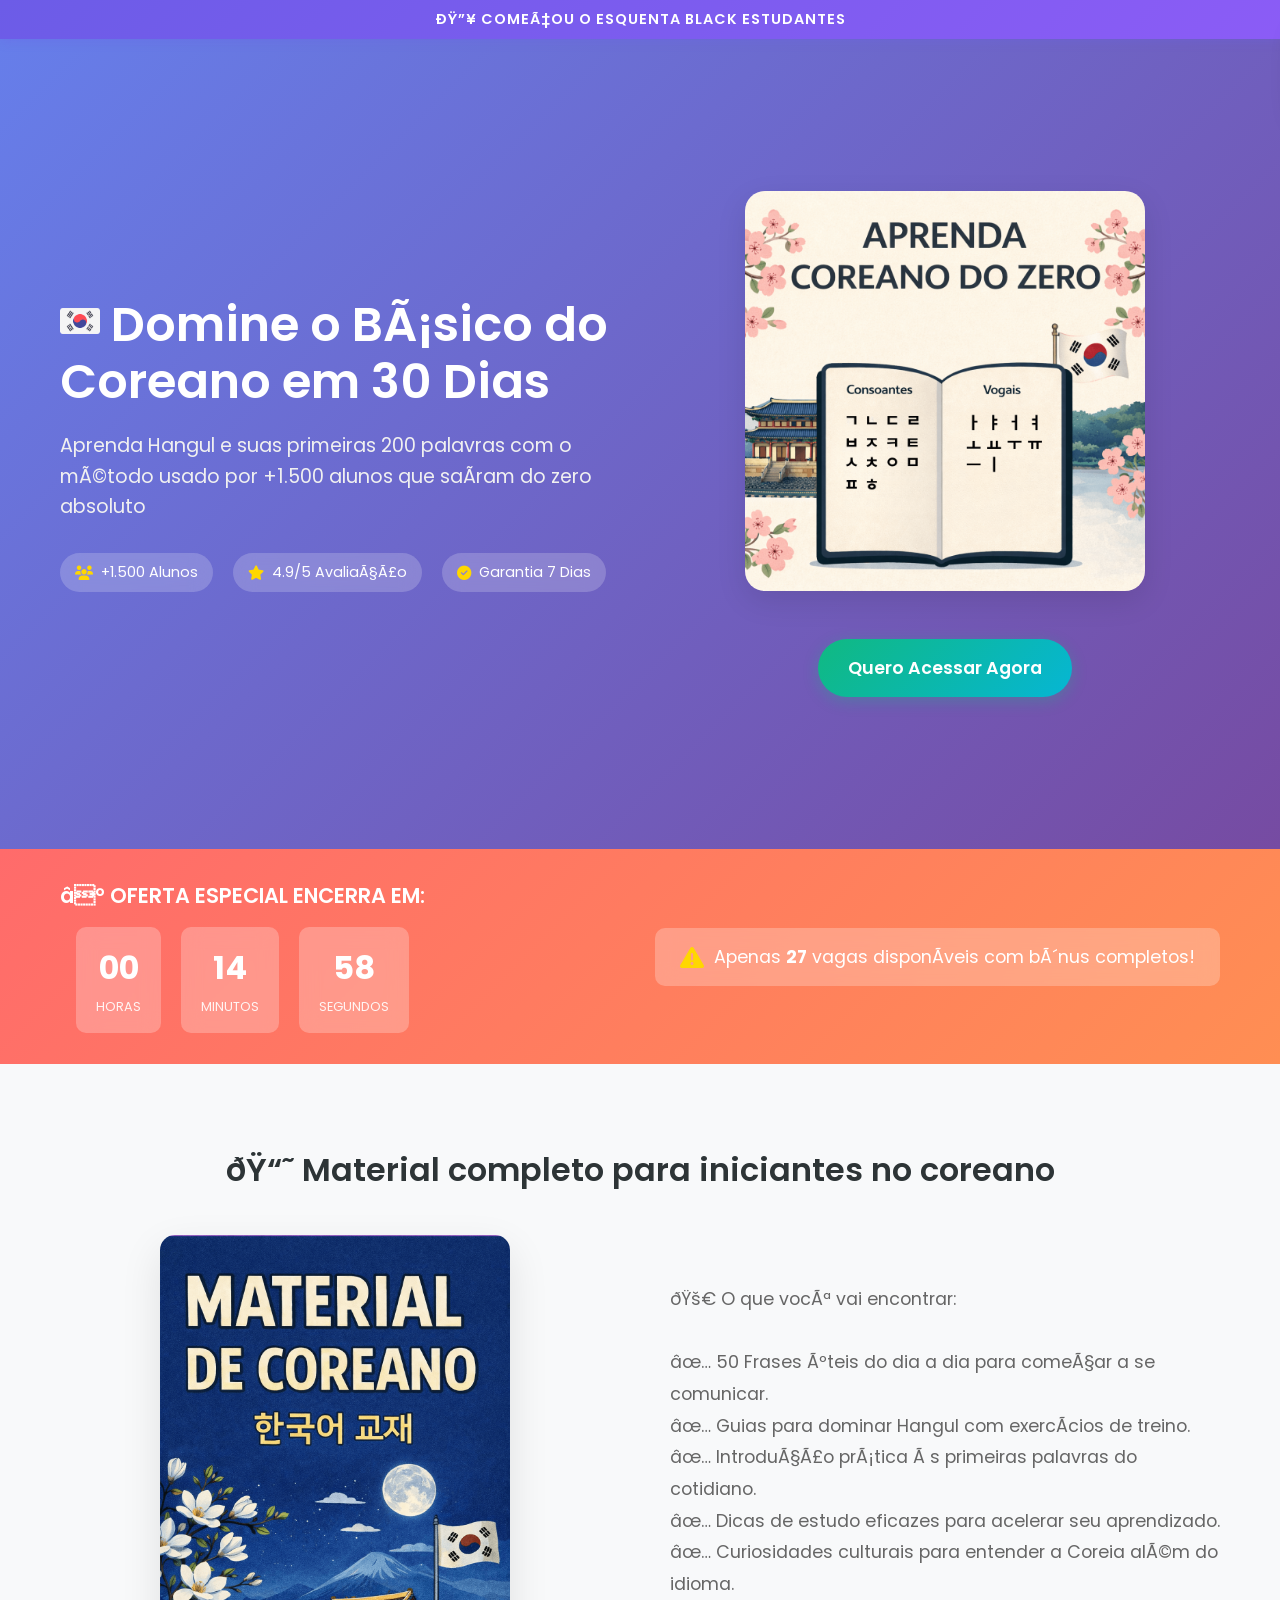
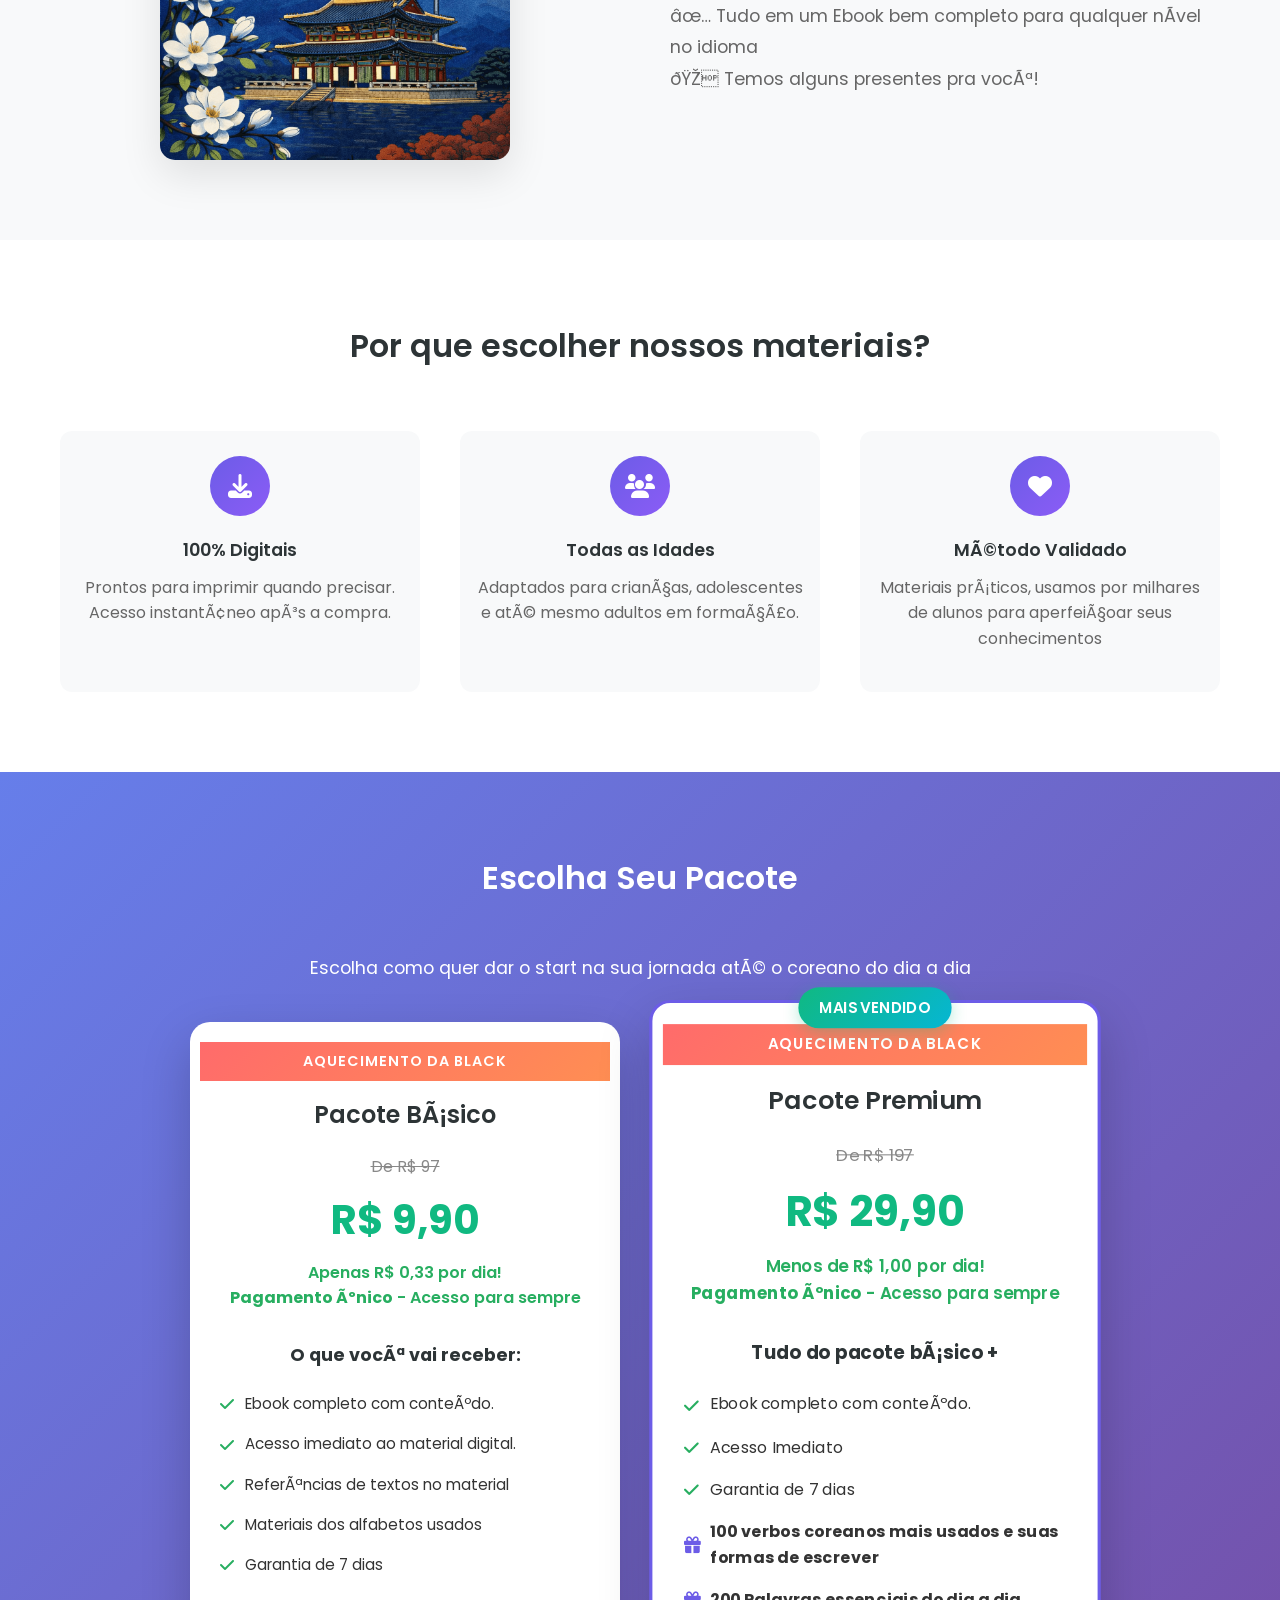
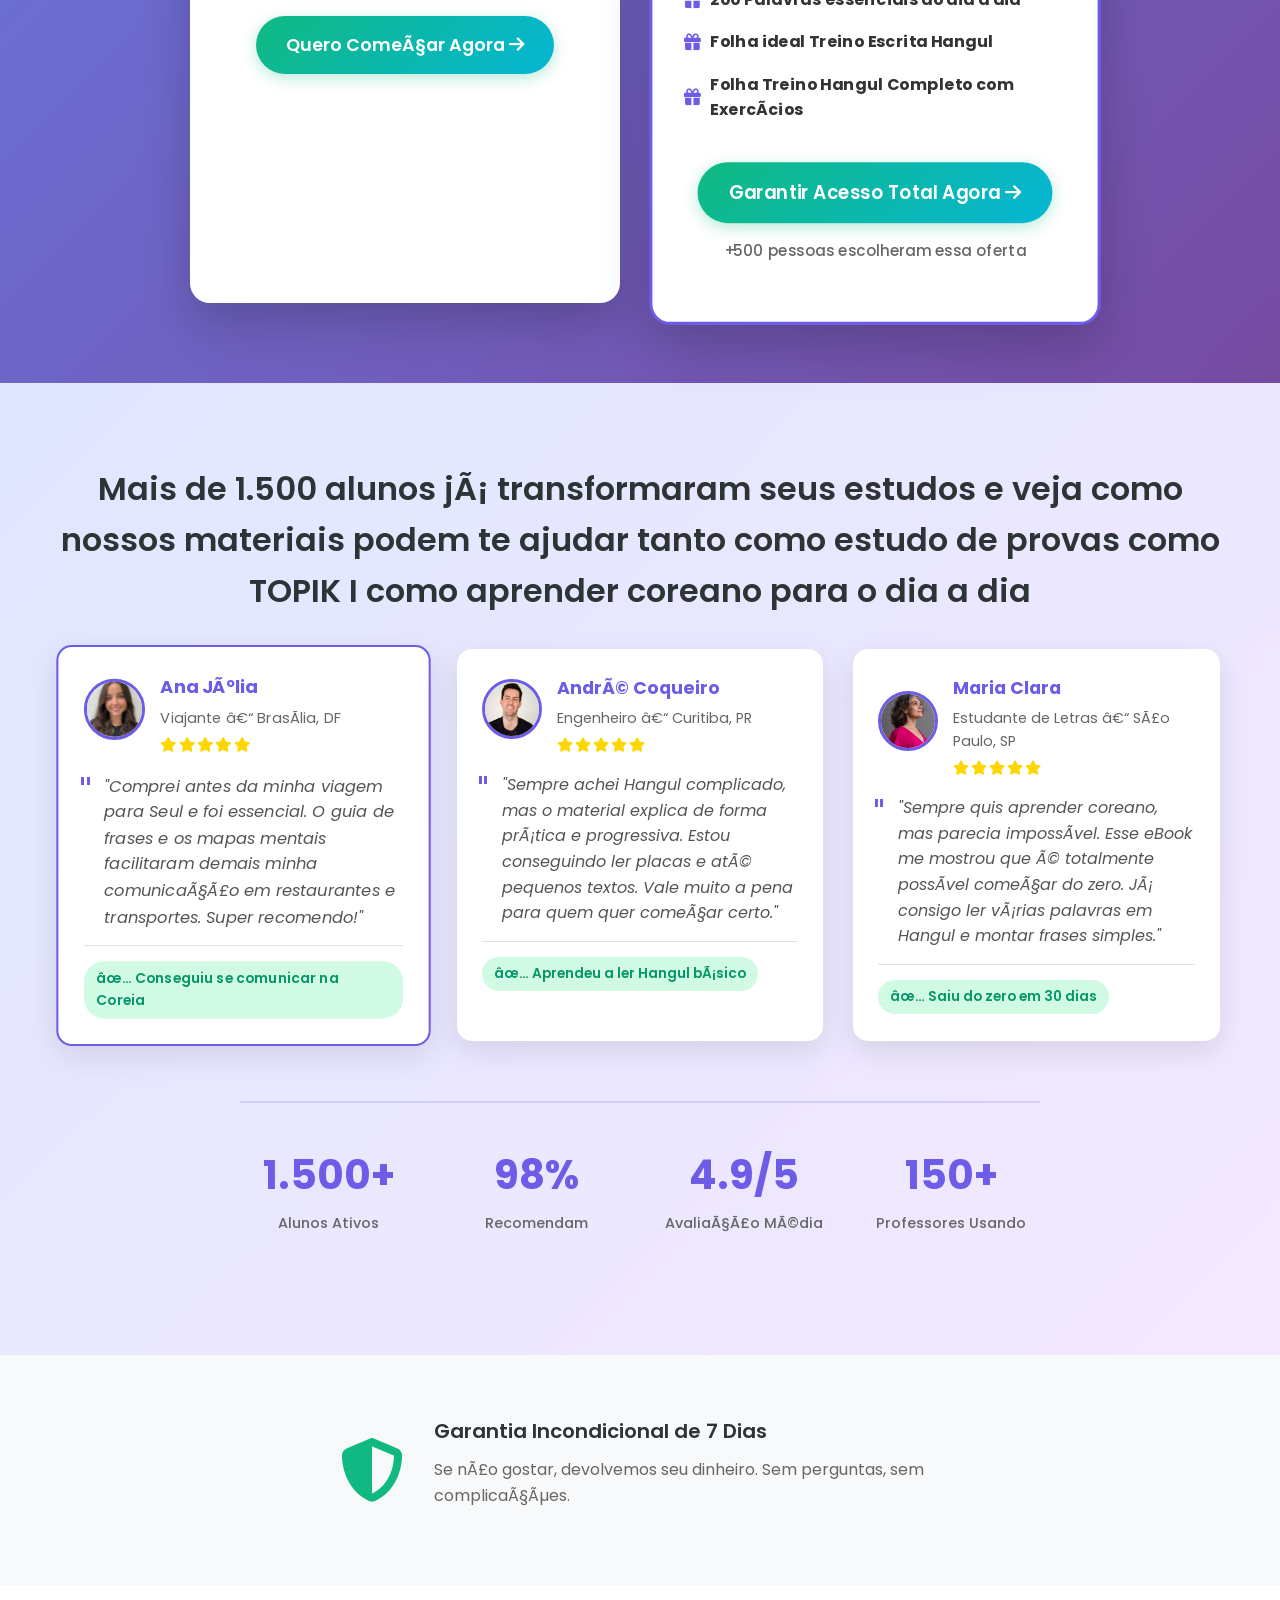
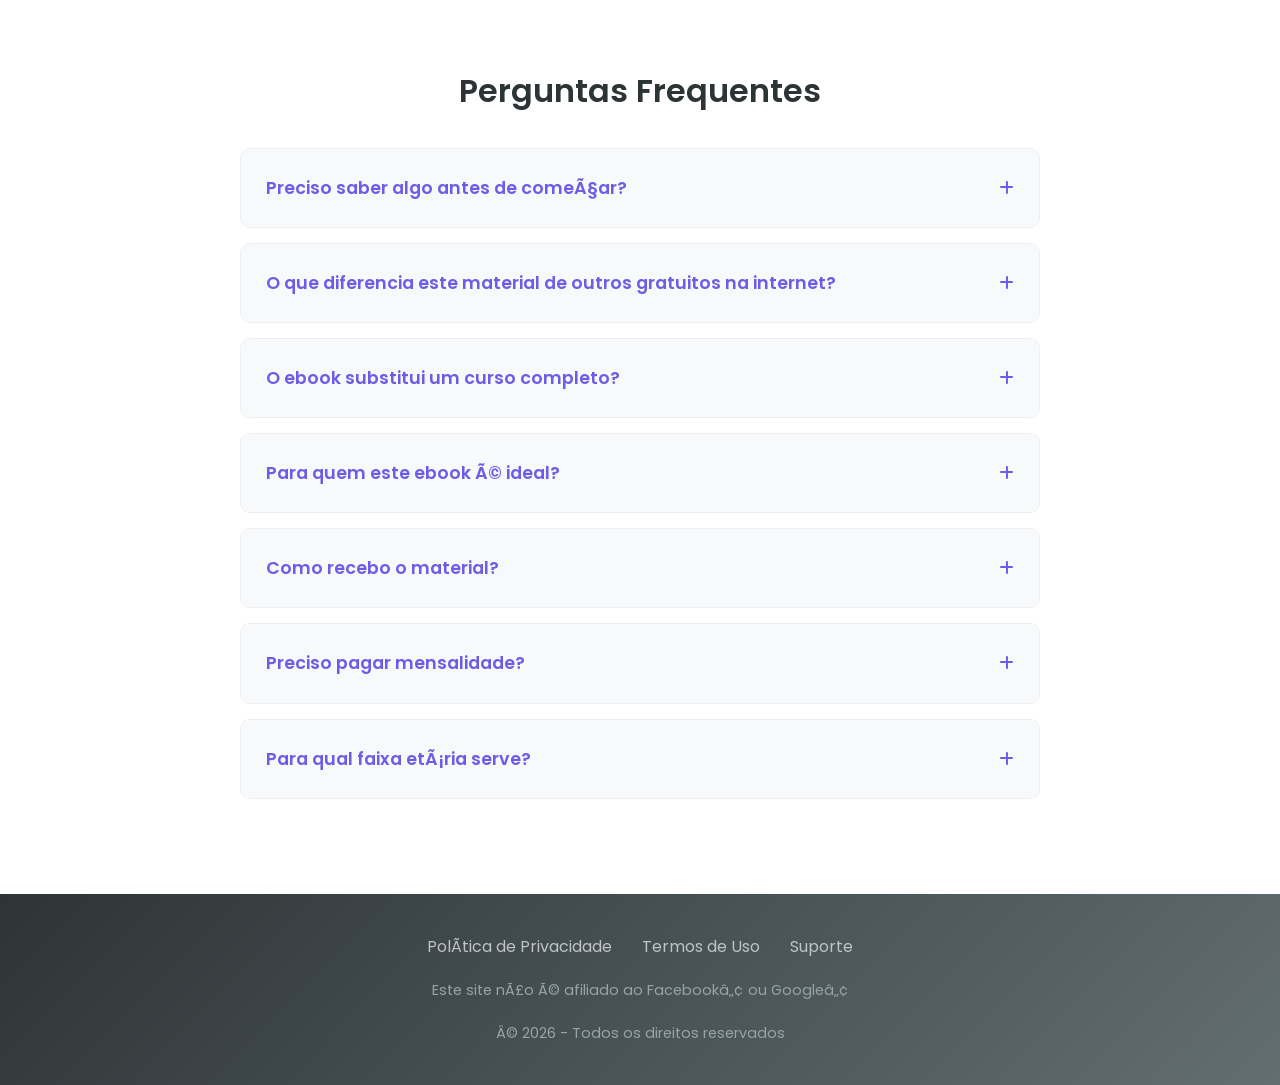
==== index.html @ cda3f4a1 "imagens2" ====
<!DOCTYPE html><html lang="pt-BR">
    <head>
    <script type="text/javascript">
    (function(c,l,a,r,i,t,y){
        c[a]=c[a]||function(){(c[a].q=c[a].q||[]).push(arguments)};
        t=l.createElement(r);t.async=1;t.src="https://www.clarity.ms/tag/"+i;
        y=l.getElementsByTagName(r)[0];y.parentNode.insertBefore(t,y);
    })(window, document, "clarity", "script", "to4eg5peqz");
    </script>
    <!-- Meta Pixel Code -->
    <script>
        !function(f,b,e,v,n,t,s)
        {if(f.fbq)return;n=f.fbq=function(){n.callMethod?
        n.callMethod.apply(n,arguments):n.queue.push(arguments)};
        if(!f._fbq)f._fbq=n;n.push=n;n.loaded=!0;n.version='2.0';
        n.queue=[];t=b.createElement(e);t.async=!0;
        t.src=v;s=b.getElementsByTagName(e)[0];
        s.parentNode.insertBefore(t,s)}(window, document,'script',
        'https://connect.facebook.net/en_US/fbevents.js');
        fbq('init', '1824008324968177');
        fbq('track', 'PageView');
        </script>
        <noscript><img height="1" width="1" style="display:none"
        src="https://www.facebook.com/tr?id=1824008324968177&ev=PageView&noscript=1"
        /></noscript>
        <!-- End Meta Pixel Code -->
    <script>
        window.pixelId = "696407d99d5ddab50e19eadb";
        var a = document.createElement("script");
        a.setAttribute("async", "");
        a.setAttribute("defer", "");
        a.setAttribute("src", "https://cdn.utmify.com.br/scripts/pixel/pixel.js");
        document.head.appendChild(a);
    </script>
    <script
        src="https://cdn.utmify.com.br/scripts/utms/latest.js"
        data-utmify-prevent-subids
        async
        defer
    ></script>
    <meta charset="UTF-8">
    <meta name="viewport" content="width=device-width, initial-scale=1.0">
    <title>Materiais Coreano</title>
    <meta name="description" content="Aprenda coreano do zero com materiais completos e estruturados. Domine o Hangul e suas primeiras palavras com método validado por milhares de alunos.">
    
    <!-- Favicon -->
    <link rel="icon" type="image/svg+xml" href="images/Flag_of_South_Korea.svg">
    
    <!-- Google Fonts -->
    <link rel="preconnect" href="https://fonts.googleapis.com">
    <link rel="preconnect" href="https://fonts.gstatic.com" crossorigin="">
    <link href="https://fonts.googleapis.com/css2?family=Poppins:wght@300;400;500;600;700&display=swap" rel="stylesheet">
    
    <!-- Font Awesome -->
    <link rel="stylesheet" href="css/all.min.css">
    
    <!-- Custom CSS -->
    <link rel="stylesheet" href="css/styles.css">
</head>
<body>
    <!-- Black Friday Banner -->
    <div class="top-banner">
        <div class="container">
            <p>🔥 COMEÇOU O ESQUENTA BLACK ESTUDANTES</p>
        </div>
    </div>
    
    <!-- Hero Section -->
    <section class="hero">
        <div class="container">
            <div class="hero-content">
                <div class="hero-text">
                    <h1><img src="/images/bandeira.png" alt="Bandeira da Coreia do Sul - Ícone" style="width: 40px; height: 40px;"> Domine o Básico do Coreano em 30 Dias</h1>
                    <p class="hero-subtitle">Aprenda Hangul e suas primeiras 200 palavras com o método usado por +1.500 alunos que saíram do zero absoluto</p>
                    <div class="hero-trust">
                        <div class="trust-badge">
                            <i class="fas fa-users"></i>
                            <span>+1.500 Alunos</span>
                        </div>
                        <div class="trust-badge">
                            <i class="fas fa-star"></i>
                            <span>4.9/5 Avaliação</span>
                        </div>
                        <div class="trust-badge">
                            <i class="fas fa-check-circle"></i>
                            <span>Garantia 7 Dias</span>
                        </div>
                        <div class="trust-badge">
                            <i class="fas fa-bolt"></i>
                            <span>Acesso Imediato</span>
                        </div>
                    </div>
                </div>
                <div class="hero-image">
                    <a href="#oferta"><img src="/images/aprender.png" alt="Aprender Coreano" class="hero-img" style="cursor: pointer;"></a>
                    <a href="#oferta" class="cta-button primary hero-cta">Quero Acessar Agora</a>
                </div>
            </div>
        </div>
    </section>

    <!-- Urgency Section -->
    <section class="urgency-section">
        <div class="container">
            <div class="urgency-content">
                <div class="urgency-text">
                    <h3>⏰ OFERTA ESPECIAL ENCERRA EM:</h3>
                    <div id="countdown" class="countdown">
                        <div class="countdown-item">
                            <span id="hours">00</span>
                            <span class="countdown-label">Horas</span>
                        </div>
                        <div class="countdown-item">
                            <span id="minutes">00</span>
                            <span class="countdown-label">Minutos</span>
                        </div>
                        <div class="countdown-item">
                            <span id="seconds">00</span>
                            <span class="countdown-label">Segundos</span>
                        </div>
                    </div>
                </div>
                <div class="urgency-warning">
                    <i class="fas fa-exclamation-triangle"></i>
                    <span>Apenas <strong id="stock-count">27</strong> vagas disponíveis com bônus completos!</span>
                </div>
            </div>
        </div>
    </section>

    <!-- Product Presentation -->
    <section class="product-presentation">
        <div class="container">
            <h2>📘 Material completo para iniciantes no coreano</h2>
            <div class="product-content">
                <div class="product-mockup">
                    <a href="#oferta"><img src="images/coreanoimg.png" alt="Material completo para aprender coreano" class="mockup-img" style="cursor: pointer;"></a>
                </div>
                <div class="product-description">
                    <p>🚀 O que você vai encontrar:<br><br>✅ 50 Frases úteis do dia a dia para começar a se comunicar.<br>✅ Guias para dominar Hangul com exercícios de treino.<br>✅ Introdução prática às primeiras palavras do cotidiano.<br>✅ Dicas de estudo eficazes para acelerar seu aprendizado.<br>✅ Curiosidades culturais para entender a Coreia além do idioma.<br>✅ Tudo em um Ebook bem completo para qualquer nível no idioma<br>🎁 Temos alguns presentes pra você!</p>
                </div>
            </div>
        </div>
    </section>

    <!-- Benefits Section -->
    <section class="benefits">
        <div class="container">
            <h2>Por que escolher nossos materiais?</h2>
            <div class="benefits-grid">
                <div class="benefit-item">
                    <div class="benefit-icon">
                        <i class="fas fa-download"></i>
                    </div>
                    <h3>100% Digitais</h3>
                    <p>Prontos para imprimir quando precisar. Acesso instantâneo após a compra.</p>
                </div>
                <div class="benefit-item">
                    <div class="benefit-icon">
                        <i class="fas fa-users"></i>
                    </div>
                    <h3>Todas as Idades</h3>
                    <p>Adaptados para crianças, adolescentes e até mesmo adultos em formação.</p>
                </div>
                <div class="benefit-item">
                    <div class="benefit-icon">
                        <i class="fas fa-heart"></i>
                    </div>
                    <h3>Método Validado</h3>
                    <p>Materiais práticos, usamos por milhares de alunos para aperfeiçoar seus conhecimentos</p>
                </div>
            </div>
        </div>
    </section>

    <!-- Offer Section -->
    <section class="oferta" id="oferta">
        <div class="container">
            <h2>Escolha Seu Pacote</h2>
            <p style="text-align: center; color: #fff; font-size: 1.1rem; margin-bottom: 40px;">Escolha como quer dar o start na sua jornada até o coreano do dia a dia</p>
            <div class="offers-grid">
                <!-- Basic Package -->
                <div class="offer-card basic">
                    <div class="black-friday-banner">
                        <span>AQUECIMENTO DA BLACK</span>
                    </div>
                    <h3>Pacote Básico</h3>
                    <div class="pricing">
                        <span class="old-price">De R$ 97</span>
                        <span class="new-price">R$ 9,90</span>
                        <span class="price-per-day">Apenas R$ 0,33 por dia!<br><strong>Pagamento único</strong> - Acesso para sempre</span>
                    </div>
                    <div class="features-list">
                        <h4>O que você vai receber:</h4>
                        <ul>
                            <li><i class="fas fa-check"></i> Ebook completo com conteúdo.</li>
                            <li><i class="fas fa-check"></i> Acesso imediato ao material digital.</li>
                            <li><i class="fas fa-check"></i> Referências de textos no material</li>
                            <li><i class="fas fa-check"></i> Materiais dos alfabetos usados</li>
                            <li><i class="fas fa-check"></i> Garantia de 7 dias</li>
                        </ul>
                    </div>
                    <a href="https://pay.hotmart.com/Y103781312G?checkoutMode=10" class="cta-button primary">
                        Quero Começar Agora <i class="fas fa-arrow-right"></i>
                    </a>
                </div>

                <!-- Premium Package -->
                <div class="offer-card premium">
                    <div class="black-friday-banner">
                        <span>AQUECIMENTO DA BLACK</span>
                    </div>
                    <div class="bestseller-badge">
                        <span>MAIS VENDIDO</span>
                    </div>
                    <h3>Pacote Premium</h3>
                    <div class="pricing">
                        <span class="old-price">De R$ 197</span>
                        <span class="new-price">R$ 29,90</span>
                        <span class="price-per-day">Menos de R$ 1,00 por dia!<br><strong>Pagamento único</strong> - Acesso para sempre</span>
                    </div>
                    <div class="features-list">
                        <h4>Tudo do pacote básico +</h4>
                        <ul>
                            <li><i class="fas fa-check"></i> Ebook completo com conteúdo.</li>
                            <li><i class="fas fa-check"></i> Acesso Imediato</li>
                            <li><i class="fas fa-check"></i> Garantia de 7 dias</li>
                            <li><i class="fas fa-gift"></i> <strong>100 verbos coreanos mais usados e suas formas de escrever</strong></li>
                            <li><i class="fas fa-gift"></i> <strong>200 Palavras essenciais do dia a dia</strong></li>
                            <li><i class="fas fa-gift"></i> <strong>Folha ideal Treino Escrita Hangul</strong></li>
                            <li><i class="fas fa-gift"></i> <strong>Folha Treino Hangul Completo com Exercícios</strong></li>
                        </ul>
                    </div>
                    <a href="https://pay.hotmart.com/V103795279D?checkoutMode=10" class="cta-button primary premium-btn">
                        Garantir Acesso Total Agora <i class="fas fa-arrow-right"></i>
                    </a>
                    <p class="social-proof">+500 pessoas escolheram essa oferta</p>
                </div>
            </div>
        </div>
    </section>

    <!-- Testimonials -->
    <section class="testimonials">
        <div class="container">
            <h2>Mais de 1.500 alunos já transformaram seus estudos e veja como nossos materiais podem te ajudar tanto como estudo de provas como TOPIK I como aprender coreano para o dia a dia</h2>
            
            <div class="testimonials-grid">
                <div class="testimonial featured">
                    <div class="testimonial-header">
                        <div class="testimonial-photo">
                            <img src="images/tl.webp" alt="Irmã Carla Mendes" class="profile-img">
                        </div>
                        <div class="testimonial-info">
                            <strong>Ana Júlia</strong>
                            <span>Viajante – Brasília, DF</span>
                            <div class="testimonial-rating">
                                <i class="fas fa-star"></i>
                                <i class="fas fa-star"></i>
                                <i class="fas fa-star"></i>
                                <i class="fas fa-star"></i>
                                <i class="fas fa-star"></i>
                            </div>
                        </div>
                    </div>
                    <div class="testimonial-content">
                        <p>"Comprei antes da minha viagem para Seul e foi essencial. O guia de frases e os mapas mentais facilitaram demais minha comunicação em restaurantes e transportes. Super recomendo!"</p>
                        <div class="testimonial-result">
                            <span class="result-badge">✅ Conseguiu se comunicar na Coreia</span>
                        </div>
                    </div>
                </div>

                <div class="testimonial">
                    <div class="testimonial-header">
                        <div class="testimonial-photo">
                            <img src="images/photo-1651684215020-f7a5b6610f23.jpg" alt="Professor Ricardo Santos" class="profile-img">
                        </div>
                        <div class="testimonial-info">
                            <strong>André Coqueiro</strong>
                            <span>Engenheiro – Curitiba, PR</span>
                            <div class="testimonial-rating">
                                <i class="fas fa-star"></i>
                                <i class="fas fa-star"></i>
                                <i class="fas fa-star"></i>
                                <i class="fas fa-star"></i>
                                <i class="fas fa-star"></i>
                            </div>
                        </div>
                    </div>
                    <div class="testimonial-content">
                        <p>"Sempre achei Hangul complicado, mas o material explica de forma prática e progressiva. Estou conseguindo ler placas e até pequenos textos. Vale muito a pena para quem quer começar certo."</p>
                        <div class="testimonial-result">
                            <span class="result-badge">✅ Aprendeu a ler Hangul básico</span>
                        </div>
                    </div>
                </div>

                <div class="testimonial">
                    <div class="testimonial-header">
                        <div class="testimonial-photo">
                            <img src="images/retrato-de-mulher-senior-elegante-sorridente-23-2149038116.jpg" alt="Luciana Oliveira" class="profile-img">
                        </div>
                        <div class="testimonial-info">
                            <strong>Maria Clara</strong>
                            <span>Estudante de Letras – São Paulo, SP</span>
                            <div class="testimonial-rating">
                                <i class="fas fa-star"></i>
                                <i class="fas fa-star"></i>
                                <i class="fas fa-star"></i>
                                <i class="fas fa-star"></i>
                                <i class="fas fa-star"></i>
                            </div>
                        </div>
                    </div>
                    <div class="testimonial-content">
                        <p>"Sempre quis aprender coreano, mas parecia impossível. Esse eBook me mostrou que é totalmente possível começar do zero. Já consigo ler várias palavras em Hangul e montar frases simples."</p>
                        <div class="testimonial-result">
                            <span class="result-badge">✅ Saiu do zero em 30 dias</span>
                        </div>
                    </div>
                </div>
            </div>

            <div class="testimonials-stats">
                <div class="stat-item">
                    <div class="stat-number">1.500+</div>
                    <div class="stat-label">Alunos Ativos</div>
                </div>
                <div class="stat-item">
                    <div class="stat-number">98%</div>
                    <div class="stat-label">Recomendam</div>
                </div>
                <div class="stat-item">
                    <div class="stat-number">4.9/5</div>
                    <div class="stat-label">Avaliação Média</div>
                </div>
                <div class="stat-item">
                    <div class="stat-number">150+</div>
                    <div class="stat-label">Professores Usando</div>
                </div>
            </div>
        </div>
    </section>

    <!-- Guarantee -->
    <section class="guarantee">
        <div class="container">
            <div class="guarantee-content">
                <div class="guarantee-icon">
                    <i class="fas fa-shield-alt"></i>
                </div>
                <div class="guarantee-text">
                    <h3>Garantia Incondicional de 7 Dias</h3>
                    <p>Se não gostar, devolvemos seu dinheiro. Sem perguntas, sem complicações.</p>
                </div>
            </div>
        </div>
    </section>

    <!-- FAQ -->
    <section class="faq">
        <div class="container">
            <h2>Perguntas Frequentes</h2>
            <div class="faq-list">
                <div class="faq-item">
                    <div class="faq-question">
                        <h3>Preciso saber algo antes de começar?</h3>
                        <i class="fas fa-plus"></i>
                    </div>
                    <div class="faq-answer">
                        <p>👉 Não! O material foi feito para iniciantes absolutos. Você vai aprender desde o Hangul e as primeiras frases do dia a dia.</p>
                    </div>
                </div>
                <div class="faq-item">
                    <div class="faq-question">
                        <h3>O que diferencia este material de outros gratuitos na internet?</h3>
                        <i class="fas fa-plus"></i>
                    </div>
                    <div class="faq-answer">
                        <p>👉 A organização. Em vez de ficar perdido em vídeos e posts soltos, você terá um caminho estruturado:<br><br>Começa do zero.<br><br>Evolui passo a passo.<br><br>Recebe dicas práticas para estudar sozinho.<br><br>Tudo em português e adaptado para quem nunca teve contato com o idioma coreano.</p>
                    </div>
                </div>
                <div class="faq-item">
                    <div class="faq-question">
                        <h3>O ebook substitui um curso completo?</h3>
                        <i class="fas fa-plus"></i>
                    </div>
                    <div class="faq-answer">
                        <p>👉 Não é um curso avançado, mas sim a sua porta de entrada. Ele vai te dar as bases sólidas para entender a lógica do coreano, destravar os primeiros estudos e ganhar confiança para seguir aprendendo.</p>
                    </div>
                </div>
                <div class="faq-item">
                    <div class="faq-question">
                        <h3>Para quem este ebook é ideal?</h3>
                        <i class="fas fa-plus"></i>
                    </div>
                    <div class="faq-answer">
                        <p>✅ Quem sempre quis aprender coreano mas não sabia por onde começar.<br>✅ Fãs de K-pop, K-dramas e cultura coreana.<br>✅ Estudantes que querem ter uma base antes de investir em cursos pagos.<br>✅ Pessoas que gostam de aprender novas línguas de forma prática.</p>
                    </div>
                </div>
                <div class="faq-item">
                    <div class="faq-question">
                        <h3>Como recebo o material?</h3>
                        <i class="fas fa-plus"></i>
                    </div>
                    <div class="faq-answer">
                        <p>Após a confirmação do pagamento, você receberá um e-mail com o link para download do material em PDF. O acesso é imediato!</p>
                    </div>
                </div>
                <div class="faq-item">
                    <div class="faq-question">
                        <h3>Preciso pagar mensalidade?</h3>
                        <i class="fas fa-plus"></i>
                    </div>
                    <div class="faq-answer">
                        <p>Não! É um pagamento único. Você paga uma vez e tem acesso para sempre ao material.</p>
                    </div>
                </div>
                <div class="faq-item">
                    <div class="faq-question">
                        <h3>Para qual faixa etária serve?</h3>
                        <i class="fas fa-plus"></i>
                    </div>
                    <div class="faq-answer">
                        <p>O material foi feito com o intuito de conversar com todas as idades</p>
                    </div>
                </div>
            </div>
        </div>
    </section>

    <!-- Footer -->
    <footer class="footer">
        <div class="container">
            <div class="footer-content">
                <div class="footer-links">
                    <a href="#">Política de Privacidade</a>
                    <a href="#">Termos de Uso</a>
                    <a href="#">Suporte</a>
                </div>
                <p class="footer-disclaimer">Este site não é afiliado ao Facebook™ ou Google™</p>
                <p class="footer-copyright">© 2026 - Todos os direitos reservados</p>
            </div>
        </div>
    </footer>

    <!-- Sales Notification -->
    <div id="sales-notification" class="sales-notification">
        <div class="notification-content">
            <div class="notification-icon">
                <i class="fas fa-check-circle"></i>
            </div>
            <div class="notification-text">
                <strong id="buyer-name">Ana Silva</strong> de <span id="buyer-location">São Paulo, SP</span>
                <br>
                comprou o <span id="package-type">Pacote Premium</span>
                <div class="time-ago">há <span id="time-ago">3</span> minutos</div>
            </div>
        </div>

    </div>

    <script>
        // Countdown Timer - 15 minutes
        function startCountdown() {
            const startTime = new Date();
            const endTime = new Date(startTime.getTime() + 15 * 60 * 1000); // 15 minutos
            
            function updateCountdown() {
                const now = new Date();
                const diff = endTime - now;
                
                if (diff <= 0) {
                    document.getElementById('hours').textContent = '00';
                    document.getElementById('minutes').textContent = '00';
                    document.getElementById('seconds').textContent = '00';
                    return;
                }
                
                const hours = Math.floor(diff / (1000 * 60 * 60));
                const minutes = Math.floor((diff % (1000 * 60 * 60)) / (1000 * 60));
                const seconds = Math.floor((diff % (1000 * 60)) / 1000);
                
                document.getElementById('hours').textContent = String(hours).padStart(2, '0');
                document.getElementById('minutes').textContent = String(minutes).padStart(2, '0');
                document.getElementById('seconds').textContent = String(seconds).padStart(2, '0');
            }
            
            updateCountdown();
            setInterval(updateCountdown, 1000);
        }
        
        // Stock counter animation
        function updateStockCount() {
            const stockElement = document.getElementById('stock-count');
            const currentStock = parseInt(stockElement.textContent);
            const newStock = Math.max(15, currentStock - Math.floor(Math.random() * 3));
            stockElement.textContent = newStock;
        }
        
        // Start countdown on page load
        window.addEventListener('DOMContentLoaded', () => {
            startCountdown();
            setInterval(updateStockCount, 180000); // Update stock every 3 minutes
        });

        // Sales notification data
        const salesData = [
            { name: "Ana Silva", location: "São Paulo, SP", package: "Pacote Premium", type: "premium" },
            { name: "Maria Santos", location: "Rio de Janeiro, RJ", package: "Pacote Básico", type: "basic" },
            { name: "João Oliveira", location: "Belo Horizonte, MG", package: "Pacote Premium", type: "premium" },
            { name: "Carla Mendes", location: "Salvador, BA", package: "Pacote Premium", type: "premium" },
            { name: "Pedro Costa", location: "Brasília, DF", package: "Pacote Básico", type: "basic" },
            { name: "Juliana Lima", location: "Fortaleza, CE", package: "Pacote Premium", type: "premium" },
            { name: "Roberto Alves", location: "Porto Alegre, RS", package: "Pacote Premium", type: "premium" },
            { name: "Fernanda Rocha", location: "Recife, PE", package: "Pacote Básico", type: "basic" },
            { name: "Carlos Ferreira", location: "Curitiba, PR", package: "Pacote Premium", type: "premium" },
            { name: "Patrícia Moura", location: "Goiânia, GO", package: "Pacote Premium", type: "premium" },
            { name: "Ricardo Souza", location: "Manaus, AM", package: "Pacote Básico", type: "basic" },
            { name: "Beatriz Cardoso", location: "Vitória, ES", package: "Pacote Premium", type: "premium" },
            { name: "Daniel Martins", location: "Campo Grande, MS", package: "Pacote Premium", type: "premium" },
            { name: "Luciana Barbosa", location: "Natal, RN", package: "Pacote Básico", type: "basic" },
            { name: "Felipe Ribeiro", location: "João Pessoa, PB", package: "Pacote Premium", type: "premium" }
        ];

        let currentSaleIndex = 0;
        let notificationVisible = false;

        function showSalesNotification() {
            if (notificationVisible) return;
            
            const notification = document.getElementById('sales-notification');
            const sale = salesData[currentSaleIndex];
            
            // Update notification content
            document.getElementById('buyer-name').textContent = sale.name;
            document.getElementById('buyer-location').textContent = sale.location;
            document.getElementById('package-type').textContent = sale.package;
            document.getElementById('time-ago').textContent = Math.floor(Math.random() * 15) + 1;
            
            // Add package type class for styling
            notification.className = `sales-notification ${sale.type}`;
            
            // Show notification
            notification.classList.add('show');
            notificationVisible = true;
            
            // Hide after 6 seconds
            setTimeout(() => {
                notification.classList.remove('show');
                notificationVisible = false;
                currentSaleIndex = (currentSaleIndex + 1) % salesData.length;
            }, 6000);
        }



        // Start showing notifications after 5 seconds, then every 10-15 seconds
        setTimeout(() => {
            showSalesNotification();
            setInterval(() => {
                if (!notificationVisible) {
                    setTimeout(showSalesNotification, Math.random() * 5000 + 5000);
                }
            }, 10000);
        }, 5000);

        // FAQ Accordion functionality
        document.querySelectorAll('.faq-question').forEach(question => {
            question.addEventListener('click', () => {
                const faqItem = question.parentElement;
                const answer = faqItem.querySelector('.faq-answer');
                const icon = question.querySelector('i');
                
                // Toggle active class
                faqItem.classList.toggle('active');
                
                // Toggle icon
                if (faqItem.classList.contains('active')) {
                    icon.classList.remove('fa-plus');
                    icon.classList.add('fa-minus');
                } else {
                    icon.classList.remove('fa-minus');
                    icon.classList.add('fa-plus');
                }
            });
        });

        // Smooth scrolling for CTA buttons
        document.querySelectorAll('a[href^="#"]').forEach(anchor => {
            anchor.addEventListener('click', function (e) {
                e.preventDefault();
                const target = document.querySelector(this.getAttribute('href'));
                if (target) {
                    target.scrollIntoView({
                        behavior: 'smooth',
                        block: 'start'
                    });
                }
            });
        });
    </script>


</body></html>
---- css/styles.css ----
/* Reset and Base Styles */
* {
    margin: 0;
    padding: 0;
    box-sizing: border-box;
}

body {
    font-family: 'Poppins', sans-serif;
    line-height: 1.6;
    color: #333;
    background-color: #fff;
}

.container {
    max-width: 1200px;
    margin: 0 auto;
    padding: 0 20px;
}

/* Typography */
h1, h2, h3 {
    font-weight: 600;
    margin-bottom: 1rem;
}

h1 {
    font-size: 2.5rem;
    color: #6C5CE7;
}

h2 {
    font-size: 2rem;
    color: #2D3436;
    text-align: center;
    margin-bottom: 2rem;
}

h3 {
    font-size: 1.25rem;
    color: #6C5CE7;
}

p {
    margin-bottom: 1rem;
    color: #666;
}

/* Top Banner */
.top-banner {
    background: linear-gradient(135deg, #6C5CE7, #8B5CF6);
    color: #fff;
    text-align: center;
    padding: 8px 0;
    font-weight: 600;
    font-size: 0.9rem;
    text-transform: uppercase;
    letter-spacing: 1px;
    position: sticky;
    top: 0;
    z-index: 1000;
    box-shadow: 0 2px 10px rgba(108, 92, 231, 0.3);
}

.top-banner p {
    margin: 0;
    color: #fff;
}

/* Buttons */
.cta-button {
    display: inline-block;
    padding: 15px 30px;
    background: linear-gradient(135deg, #10B981, #06B6D4);
    color: #fff;
    text-decoration: none;
    border-radius: 50px;
    font-weight: 600;
    font-size: 1.1rem;
    text-align: center;
    transition: all 0.3s ease;
    box-shadow: 0 4px 15px rgba(16, 185, 129, 0.3);
}

.cta-button:hover:not(.premium-btn) {
    transform: translateY(-2px);
    box-shadow: 0 6px 20px rgba(16, 185, 129, 0.4);
}

.cta-button.large {
    padding: 20px 40px;
    font-size: 1.2rem;
}

.hero-cta {
    margin-top: 10px;
}

/* Hero Section */
.hero {
    background: linear-gradient(135deg, #667EEA 0%, #764BA2 100%);
    padding: 80px 0;
    min-height: 90vh;
    display: flex;
    align-items: center;
}

.hero-content {
    display: grid;
    grid-template-columns: 1fr 1fr;
    gap: 60px;
    align-items: center;
}

.hero-text h1 {
    font-size: 3rem;
    margin-bottom: 20px;
    line-height: 1.2;
    color: #fff;
}

.hero-subtitle {
    font-size: 1.2rem;
    margin-bottom: 30px;
    color: #F0F0F0;
}

.hero-trust {
    display: flex;
    gap: 20px;
    margin-top: 20px;
    flex-wrap: wrap;
}

.trust-badge {
    display: flex;
    align-items: center;
    gap: 8px;
    background: rgba(255, 255, 255, 0.2);
    backdrop-filter: blur(10px);
    padding: 8px 15px;
    border-radius: 25px;
    font-size: 0.9rem;
    color: #fff;
}

.trust-badge i {
    color: #FFD700;
}

/* Hide 4th badge on desktop */
@media (min-width: 769px) {
    .trust-badge:nth-child(4) {
        display: none;
    }
}

.hero-image {
    display: flex;
    flex-direction: column;
    justify-content: center;
    align-items: center;
    gap: 30px;
}

.hero-img {
    width: 100%;
    max-width: 400px;
    height: auto;
    border-radius: 20px;
    box-shadow: 0 10px 30px rgba(0, 0, 0, 0.1);
    transition: transform 0.3s ease;
}

.hero-img:hover {
    transform: scale(1.05);
}

.image-placeholder {
    width: 400px;
    height: 300px;
    background: rgba(255, 255, 255, 0.8);
    border-radius: 20px;
    display: flex;
    flex-direction: column;
    justify-content: center;
    align-items: center;
    box-shadow: 0 10px 30px rgba(0, 0, 0, 0.1);
    border: 2px dashed #6C5CE7;
}

.image-placeholder i {
    font-size: 4rem;
    color: #6C5CE7;
    margin-bottom: 15px;
}

.image-placeholder p {
    color: #6C5CE7;
    font-weight: 500;
    text-align: center;
}

/* Urgency Section */
.urgency-section {
    background: linear-gradient(135deg, #FF6B6B, #FF8E53);
    padding: 30px 0;
    color: #fff;
}

.urgency-content {
    display: flex;
    justify-content: space-between;
    align-items: center;
    flex-wrap: wrap;
    gap: 30px;
}

.urgency-text h3 {
    color: #fff;
    margin-bottom: 15px;
    font-size: 1.3rem;
    text-align: center;
}

.countdown {
    display: flex;
    gap: 20px;
    justify-content: center;
}

.countdown-item {
    background: rgba(255, 255, 255, 0.25);
    backdrop-filter: blur(10px);
    padding: 15px 20px;
    border-radius: 10px;
    text-align: center;
    min-width: 80px;
}

.countdown-item span:first-child {
    display: block;
    font-size: 2rem;
    font-weight: 700;
    color: #fff;
}

.countdown-label {
    font-size: 0.8rem;
    text-transform: uppercase;
    color: rgba(255, 255, 255, 0.9);
}

.urgency-warning {
    display: flex;
    align-items: center;
    gap: 10px;
    background: rgba(255, 255, 255, 0.25);
    backdrop-filter: blur(10px);
    padding: 15px 25px;
    border-radius: 10px;
    font-size: 1.1rem;
    color: #fff;
}

.urgency-warning i {
    font-size: 1.5rem;
    color: #FFD700;
}

/* Product Presentation */
.product-presentation {
    padding: 80px 0;
    background: #F8F9FA;
}

.product-content {
    display: grid;
    grid-template-columns: 1fr 1fr;
    gap: 60px;
    align-items: center;
}

.mockup-img {
    width: 100%;
    max-width: 350px;
    height: auto;
    border-radius: 15px;
    box-shadow: 0 15px 40px rgba(0, 0, 0, 0.1);
    margin: 0 auto;
    display: block;
    transition: transform 0.3s ease;
}

.mockup-img:hover {
    transform: scale(1.02);
}

.mockup-placeholder {
    width: 350px;
    height: 450px;
    background: #fff;
    border-radius: 15px;
    display: flex;
    flex-direction: column;
    justify-content: center;
    align-items: center;
    box-shadow: 0 15px 40px rgba(0, 0, 0, 0.1);
    border: 2px dashed #6C5CE7;
    margin: 0 auto;
}

.mockup-placeholder i {
    font-size: 5rem;
    color: #6C5CE7;
    margin-bottom: 20px;
}

.product-presentation h2 {
    text-align: center;
    margin-bottom: 40px;
}

.product-description p {
    font-size: 1.1rem;
    line-height: 1.8;
}

/* Benefits Section */
.benefits {
    padding: 80px 0;
    background: #FFFFFF;
}

.benefits-grid {
    display: grid;
    grid-template-columns: repeat(auto-fit, minmax(300px, 1fr));
    gap: 40px;
    margin-top: 60px;
}

.benefit-item {
    text-align: center;
    padding: 25px 15px;
    background: #F8F9FA;
    border-radius: 12px;
    transition: transform 0.3s ease;
}

.benefit-item:hover {
    transform: translateY(-3px);
}

.benefit-icon {
    width: 60px;
    height: 60px;
    background: linear-gradient(135deg, #6C5CE7, #8B5CF6);
    border-radius: 50%;
    display: flex;
    align-items: center;
    justify-content: center;
    margin: 0 auto 20px;
}

.benefit-icon i {
    font-size: 1.5rem;
    color: #fff;
}

.benefit-item h3 {
    margin-bottom: 10px;
    font-size: 1.1rem;
    color: #2D3436;
}

/* Testimonials */
.testimonials {
    padding: 80px 0;
    background: linear-gradient(135deg, #E0E7FF, #F3E8FF);
}

.testimonials h2 {
    color: #2D3436;
}

.testimonials-subtitle {
    text-align: center;
    font-size: 1.2rem;
    color: #636E72;
    margin-bottom: 50px;
    max-width: 600px;
    margin-left: auto;
    margin-right: auto;
}

.testimonials-grid {
    display: grid;
    grid-template-columns: repeat(auto-fit, minmax(350px, 1fr));
    gap: 30px;
    margin-bottom: 60px;
}

.testimonial {
    background: #fff;
    padding: 25px;
    border-radius: 15px;
    box-shadow: 0 10px 30px rgba(0, 0, 0, 0.1);
    transition: transform 0.3s ease;
}

.testimonial:hover {
    transform: translateY(-5px);
}

.testimonial.featured {
    border: 2px solid #6C5CE7;
    transform: scale(1.02);
}

.testimonial.featured:hover {
    transform: scale(1.02) translateY(-5px);
}

.testimonial-header {
    display: flex;
    align-items: center;
    margin-bottom: 20px;
    gap: 15px;
}

.testimonial-photo {
    flex-shrink: 0;
}

.testimonial-photo i {
    font-size: 3rem;
    color: #6C5CE7;
}

.profile-img {
    width: 60px;
    height: 60px;
    border-radius: 50%;
    object-fit: cover;
    border: 3px solid #6C5CE7;
}

.testimonial-info {
    flex: 1;
}

.testimonial-info strong {
    color: #6C5CE7;
    display: block;
    margin-bottom: 5px;
    font-size: 1.1rem;
}

.testimonial-info span {
    color: #666;
    font-size: 0.9rem;
    display: block;
    margin-bottom: 8px;
}

.testimonial-rating {
    display: flex;
    gap: 2px;
}

.testimonial-rating i {
    color: #FFD700;
    font-size: 0.9rem;
}

.testimonial-content p {
    font-style: italic;
    font-size: 1rem;
    color: #555;
    line-height: 1.6;
    margin: 0;
    position: relative;
    padding-left: 20px;
}

.testimonial-content p::before {
    content: '"';
    font-size: 2.5rem;
    color: #6C5CE7;
    position: absolute;
    left: -5px;
    top: -10px;
    font-style: normal;
}

.testimonials-stats {
    display: grid;
    grid-template-columns: repeat(auto-fit, minmax(150px, 1fr));
    gap: 30px;
    max-width: 800px;
    margin: 0 auto;
    padding: 40px 0;
    border-top: 2px solid rgba(108, 92, 231, 0.2);
}

.stat-item {
    text-align: center;
}

.stat-number {
    font-size: 2.5rem;
    font-weight: 700;
    color: #6C5CE7;
    display: block;
    margin-bottom: 5px;
}

.stat-label {
    color: #666;
    font-size: 0.9rem;
    font-weight: 500;
}



/* Offer Section */
.oferta {
    padding: 80px 0;
    background: linear-gradient(135deg, #667EEA 0%, #764BA2 100%);
}

.black-friday-banner {
    background: linear-gradient(135deg, #FF6B6B, #FF8E53);
    color: #fff;
    text-align: center;
    padding: 8px 15px;
    margin: -20px -20px 15px -20px;
    font-size: 0.9rem;
    font-weight: 600;
    text-transform: uppercase;
    letter-spacing: 1px;
}

.black-friday-banner span {
    display: inline-block;
}

.oferta h2 {
    color: #fff;
    text-align: center;
    margin-bottom: 50px;
}

.offers-grid {
    display: grid;
    grid-template-columns: repeat(auto-fit, minmax(350px, 1fr));
    gap: 40px;
    max-width: 900px;
    margin: 0 auto;
}

.offer-card {
    background: #fff;
    padding: 40px 30px;
    border-radius: 20px;
    text-align: center;
    box-shadow: 0 20px 50px rgba(0, 0, 0, 0.2);
    position: relative;
    transition: transform 0.3s ease;
}

.offer-card:hover {
    transform: translateY(-5px);
}

.offer-card.premium {
    border: 3px solid #6C5CE7;
    transform: scale(1.05);
}

.offer-card.premium:hover {
    transform: scale(1.05) translateY(-5px);
}

.bestseller-badge {
    position: absolute;
    top: -15px;
    left: 50%;
    transform: translateX(-50%);
    background: linear-gradient(135deg, #10B981, #06B6D4);
    color: #fff;
    padding: 8px 20px;
    border-radius: 20px;
    font-weight: 600;
    font-size: 0.9rem;
    box-shadow: 0 4px 15px rgba(16, 185, 129, 0.3);
}

.offer-card h3 {
    color: #2D3436;
    margin-bottom: 20px;
    font-size: 1.5rem;
}

.pricing {
    margin: 20px 0 30px;
}

.old-price {
    font-size: 1rem;
    color: #888;
    text-decoration: line-through;
    display: block;
    margin-bottom: 8px;
}

.new-price {
    font-size: 2.5rem;
    color: #10B981;
    font-weight: 700;
    display: block;
}

.price-per-day {
    display: block;
    font-size: 1rem;
    color: #27ae60;
    font-weight: 600;
    margin-top: 8px;
}

.features-list {
    text-align: left;
    margin: 30px 0;
}

.features-list h4 {
    color: #2D3436;
    margin-bottom: 15px;
    font-size: 1.1rem;
    text-align: center;
}

.features-list ul {
    list-style: none;
    padding: 0;
}

.features-list li {
    padding: 8px 0;
    font-size: 0.95rem;
    display: flex;
    align-items: center;
}

.features-list li i {
    font-size: 1rem;
    color: #27ae60;
    margin-right: 10px;
    width: 15px;
}

.features-list li i.fa-gift {
    color: #6C5CE7;
}

.premium-btn {
    background: linear-gradient(135deg, #10B981, #06B6D4);
    animation: pulse 2s infinite;
    /* Force browser refresh */
    position: relative;
}


.social-proof {
    margin-top: 15px;
    color: #666;
    font-size: 0.9rem;
    font-weight: 500;
}

/* Guarantee Section */
.guarantee {
    padding: 60px 0;
    background: #F8F9FA;
}

.guarantee-content {
    display: flex;
    align-items: center;
    justify-content: center;
    gap: 30px;
    max-width: 600px;
    margin: 0 auto;
}

.guarantee-icon i {
    font-size: 4rem;
    color: #10B981;
}

.guarantee-text h3 {
    color: #2D3436;
    margin-bottom: 10px;
}

/* FAQ Section */
.faq {
    padding: 80px 0;
    background: #FFFFFF;
}

.faq-list {
    max-width: 800px;
    margin: 0 auto;
}

.faq-item {
    border: 1px solid #eee;
    border-radius: 10px;
    margin-bottom: 15px;
    overflow: hidden;
}

.faq-question {
    padding: 25px;
    background: #F8F9FA;
    cursor: pointer;
    display: flex;
    justify-content: space-between;
    align-items: center;
    transition: background 0.3s ease;
}

.faq-question:hover {
    background: #E9ECEF;
}

.faq-question h3 {
    margin: 0;
    font-size: 1.1rem;
}

.faq-question i {
    color: #6C5CE7;
    transition: transform 0.3s ease;
}

.faq-answer {
    padding: 0 25px;
    max-height: 0;
    overflow: hidden;
    transition: all 0.3s ease;
}

.faq-item.active .faq-answer {
    padding: 25px;
    max-height: 200px;
}

.faq-item.active .faq-question i {
    transform: rotate(180deg);
}

/* Testimonial Results */
.testimonial-result {
    margin-top: 15px;
    padding-top: 15px;
    border-top: 1px solid #e0e0e0;
}

.result-badge {
    background: #D1FAE5;
    color: #059669;
    padding: 6px 12px;
    border-radius: 20px;
    font-size: 0.85rem;
    font-weight: 600;
    display: inline-block;
}

/* Footer */
.footer {
    background: linear-gradient(135deg, #2D3436, #636E72);
    color: #fff;
    padding: 40px 0;
    text-align: center;
}

.footer-content {
    display: flex;
    flex-direction: column;
    gap: 20px;
}

.footer-links {
    display: flex;
    justify-content: center;
    gap: 30px;
}

.footer-links a {
    color: #BDC3C7;
    text-decoration: none;
    transition: color 0.3s ease;
}

.footer-links a:hover {
    color: #fff;
}

.footer-disclaimer,
.footer-copyright {
    color: #95A5A6;
    font-size: 0.9rem;
    margin: 0;
}

/* Responsive Design */
@media (max-width: 768px) {
    .container {
        padding: 0 15px;
    }
    
    .hero-content,
    .product-content {
        grid-template-columns: 1fr;
        gap: 40px;
        text-align: center;
    }
    
    .hero-text h1 {
        font-size: 2.2rem;
    }
    
    .hero-subtitle {
        font-size: 1.1rem;
    }
    
    .benefits-grid,
    .testimonials-grid {
        grid-template-columns: 1fr;
        gap: 20px;
    }
    
    .testimonial.featured {
        transform: none;
    }
    
    .testimonial.featured:hover {
        transform: translateY(-3px);
    }
    
    .testimonials-stats {
        grid-template-columns: repeat(2, 1fr);
        gap: 20px;
    }
    
    .stat-number {
        font-size: 2rem;
    }
    
    .offers-grid {
        grid-template-columns: 1fr;
        gap: 30px;
    }
    
    .offer-card.premium {
        transform: none;
    }
    
    .offer-card.premium:hover {
        transform: translateY(-3px);
    }
    
    .new-price {
        font-size: 2rem;
    }
    
    .guarantee-content {
        flex-direction: column;
        text-align: center;
    }
    
    .footer-links {
        flex-direction: column;
        gap: 15px;
    }
    
    .image-placeholder,
    .mockup-placeholder {
        width: 100%;
        max-width: 350px;
    }
    
    .hero-img {
        max-width: 300px;
    }
    
    .mockup-img {
        max-width: 280px;
    }
}

@media (max-width: 480px) {
    .hero {
        padding: 60px 0;
    }
    
    .hero-text h1 {
        font-size: 1.8rem;
    }
    
    h2 {
        font-size: 1.6rem;
    }
    
    .cta-button {
        padding: 12px 25px;
        font-size: 1rem;
    }
    
    .cta-button.large {
        padding: 15px 30px;
        font-size: 1.1rem;
    }
    
    .new-price {
        font-size: 2rem;
    }
    
    .section {
        padding: 60px 0;
    }
}

/* Animations */
@keyframes fadeInUp {
    from {
        opacity: 0;
        transform: translateY(30px);
    }
    to {
        opacity: 1;
        transform: translateY(0);
    }
}

@keyframes pulse {
    0% {
        transform: scale(1);
        box-shadow: 0 4px 15px rgba(16, 185, 129, 0.3);
    }
    50% {
        transform: scale(1.08);
        box-shadow: 0 10px 30px rgba(16, 185, 129, 0.7);
    }
    100% {
        transform: scale(1);
        box-shadow: 0 4px 15px rgba(16, 185, 129, 0.3);
    }
}

.hero-text,
.product-description,
.benefit-item,
.testimonial,
.offer-box {
    animation: fadeInUp 0.6s ease-out;
}

/* Smooth scroll behavior */
html {
    scroll-behavior: smooth;
}

/* Focus states for accessibility */
.cta-button:focus,
.faq-question:focus {
    outline: 2px solid #6C5CE7;
    outline-offset: 2px;
}

/* Sales Notification */
.sales-notification {
    position: fixed;
    top: 20px;
    right: 20px;
    background: #fff;
    border-radius: 12px;
    box-shadow: 0 10px 30px rgba(0, 0, 0, 0.2);
    padding: 15px;
    max-width: 320px;
    transform: translateX(calc(100% + 40px));
    transition: transform 0.4s ease;
    z-index: 1000;
    border-left: 4px solid #27ae60;
}

.sales-notification.premium {
    border-left-color: #10B981;
}

.sales-notification.basic {
    border-left-color: #6C5CE7;
}

.sales-notification.show {
    transform: translateX(0);
}

.notification-content {
    display: flex;
    align-items: center;
    gap: 12px;
}

.notification-icon {
    flex-shrink: 0;
}

.notification-icon i {
    font-size: 1.5rem;
    color: #27ae60;
}

.sales-notification.premium .notification-icon i {
    color: #10B981;
}

.sales-notification.basic .notification-icon i {
    color: #6C5CE7;
}

.notification-text {
    flex: 1;
    font-size: 0.9rem;
    line-height: 1.4;
}

.notification-text strong {
    color: #6C5CE7;
}

.notification-text span {
    color: #666;
}

.time-ago {
    font-size: 0.8rem;
    color: #888;
    margin-top: 4px;
}

@media (max-width: 768px) {
    .sales-notification {
        left: 10px;
        right: 10px;
        max-width: none;
        top: 10px;
        transform: translateX(calc(100vw + 20px));
    }
    
    .sales-notification.show {
        transform: translateX(0);
    }
}

/* Print styles */
@media print {
    .cta-button,
    .footer,
    .sales-notification {
        display: none;
    }
}
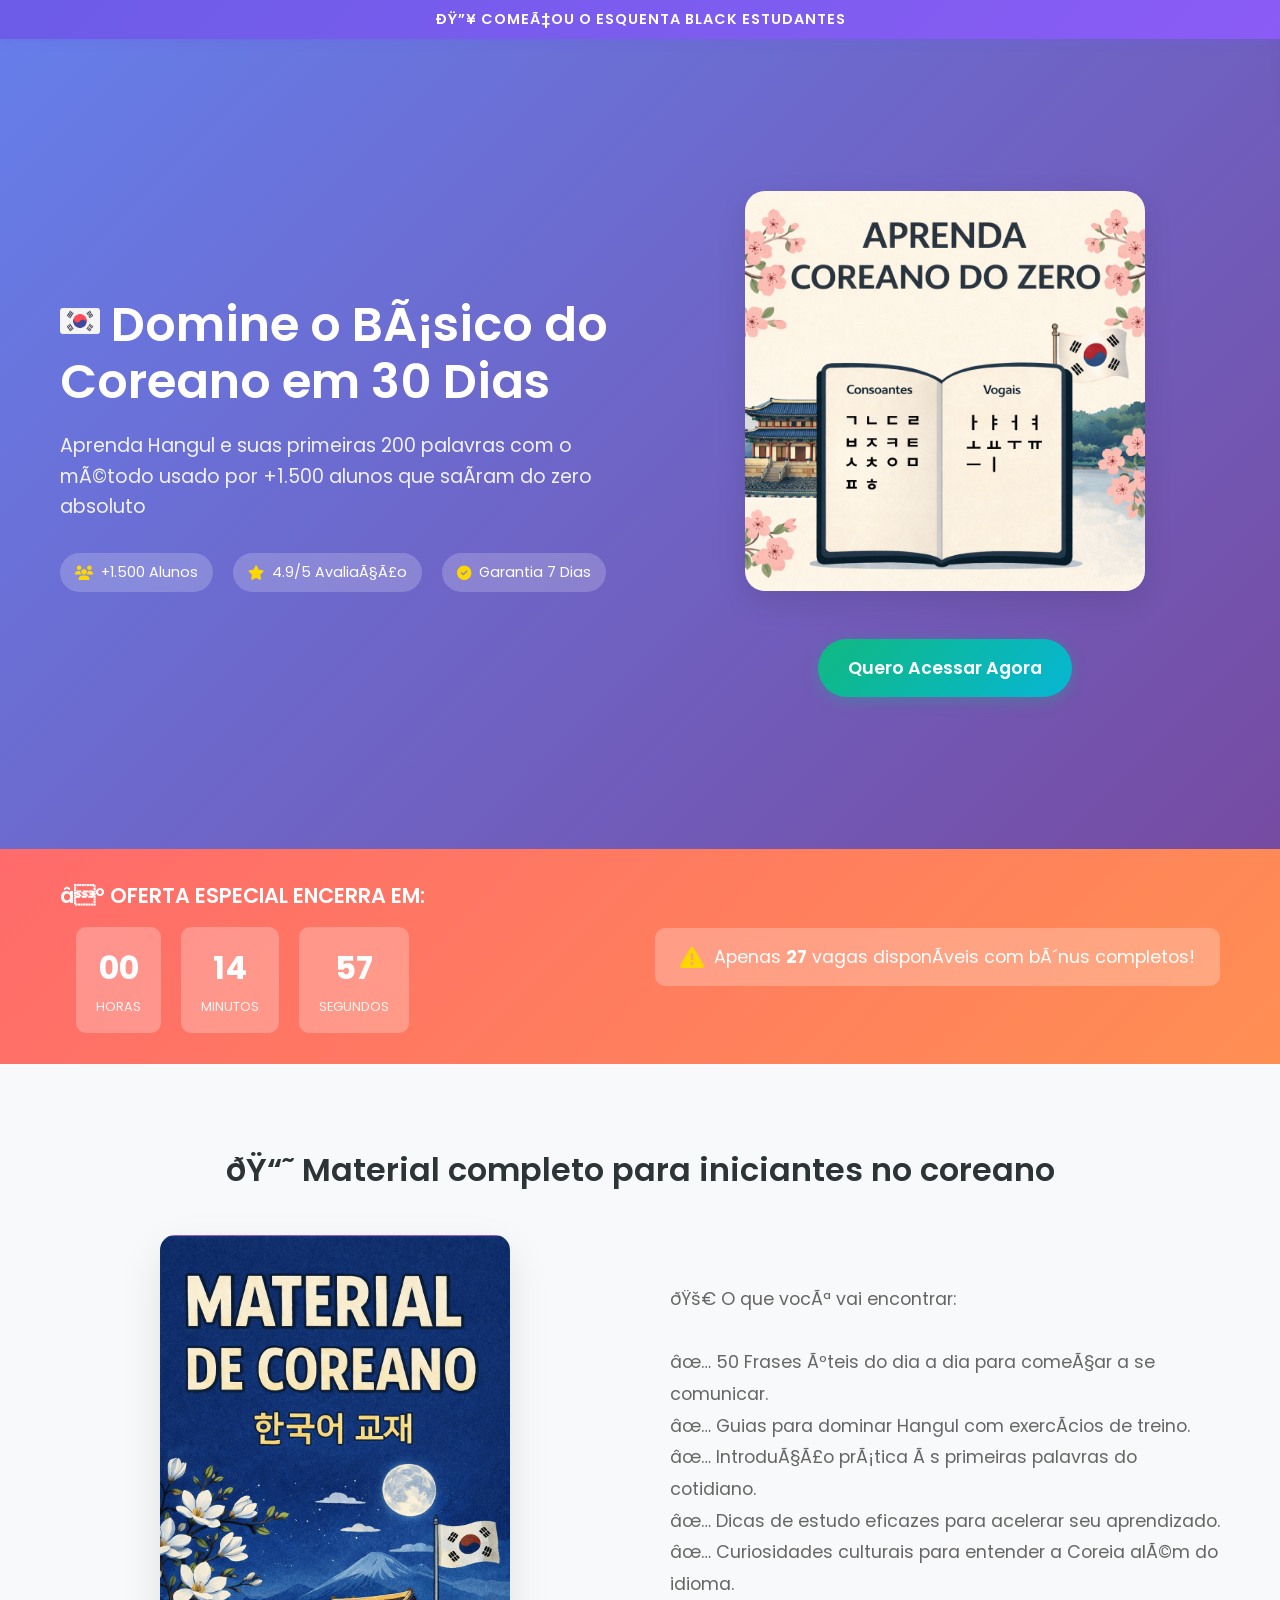
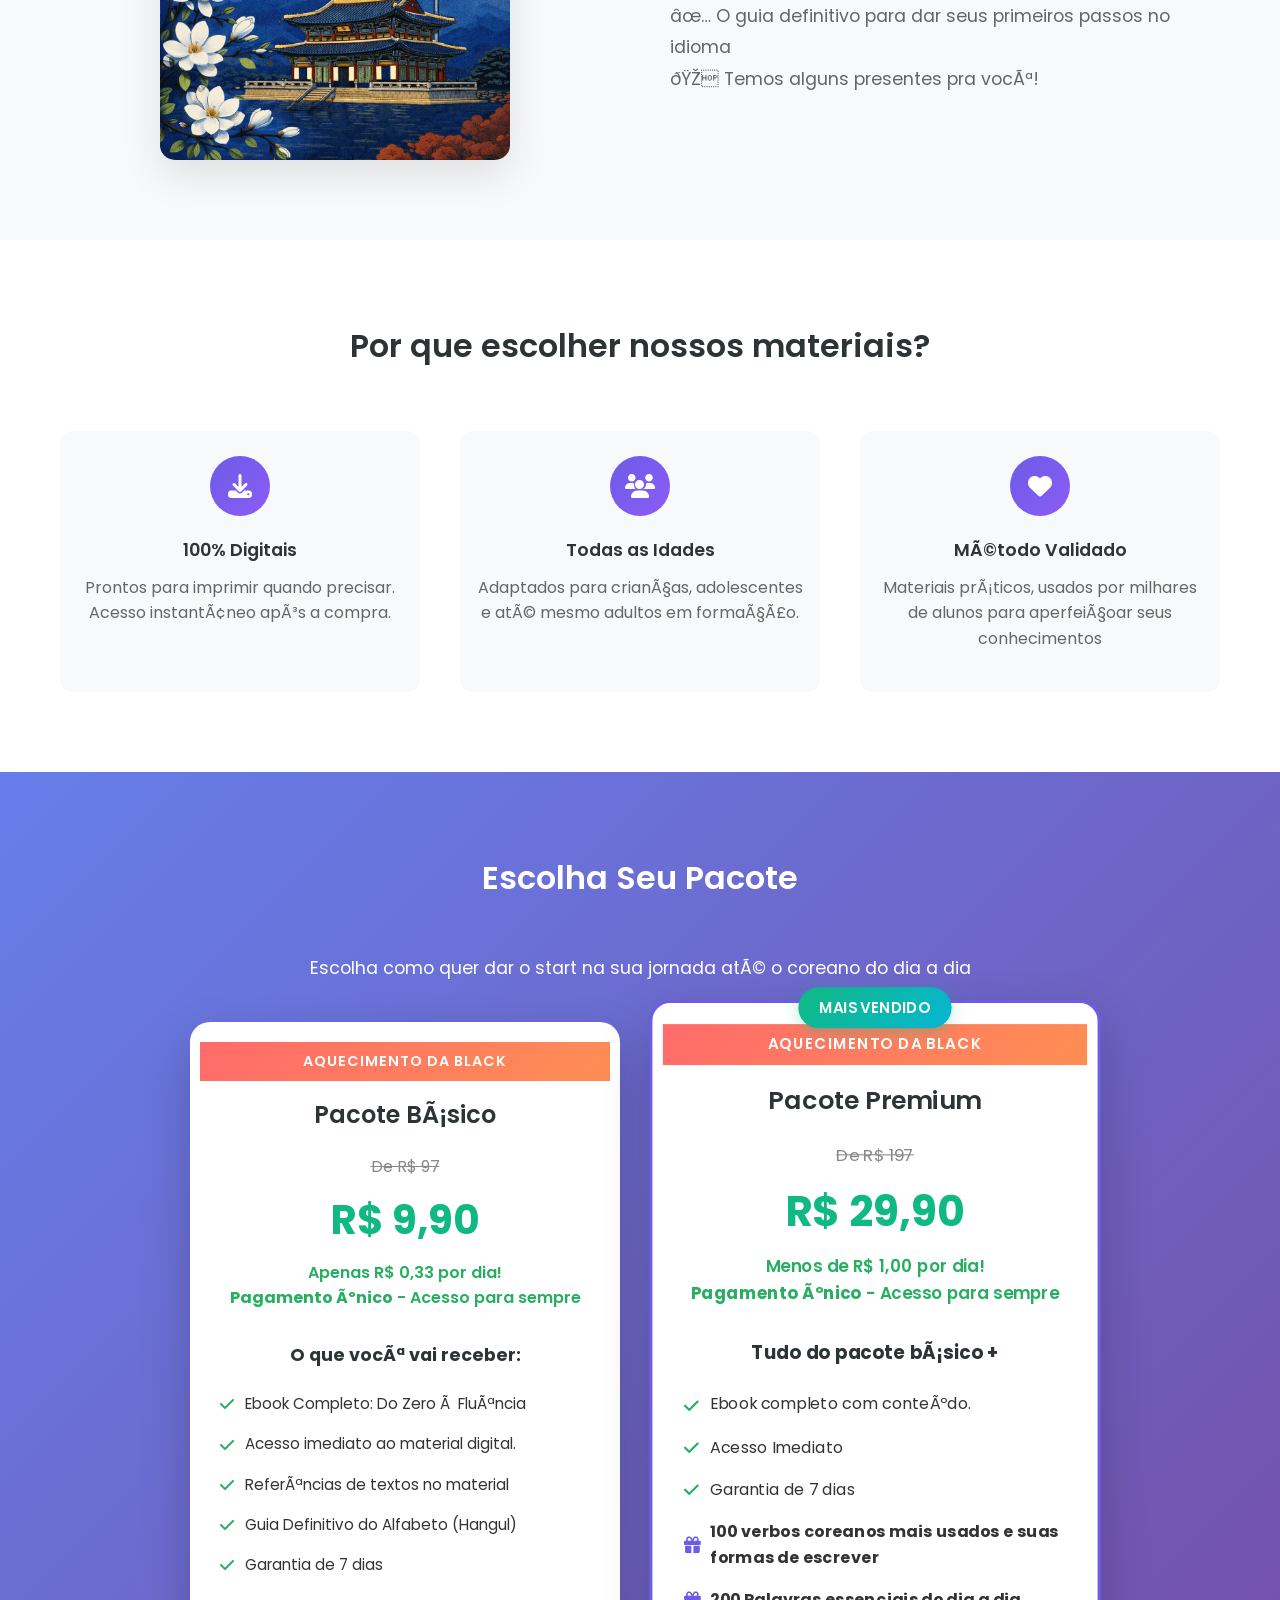
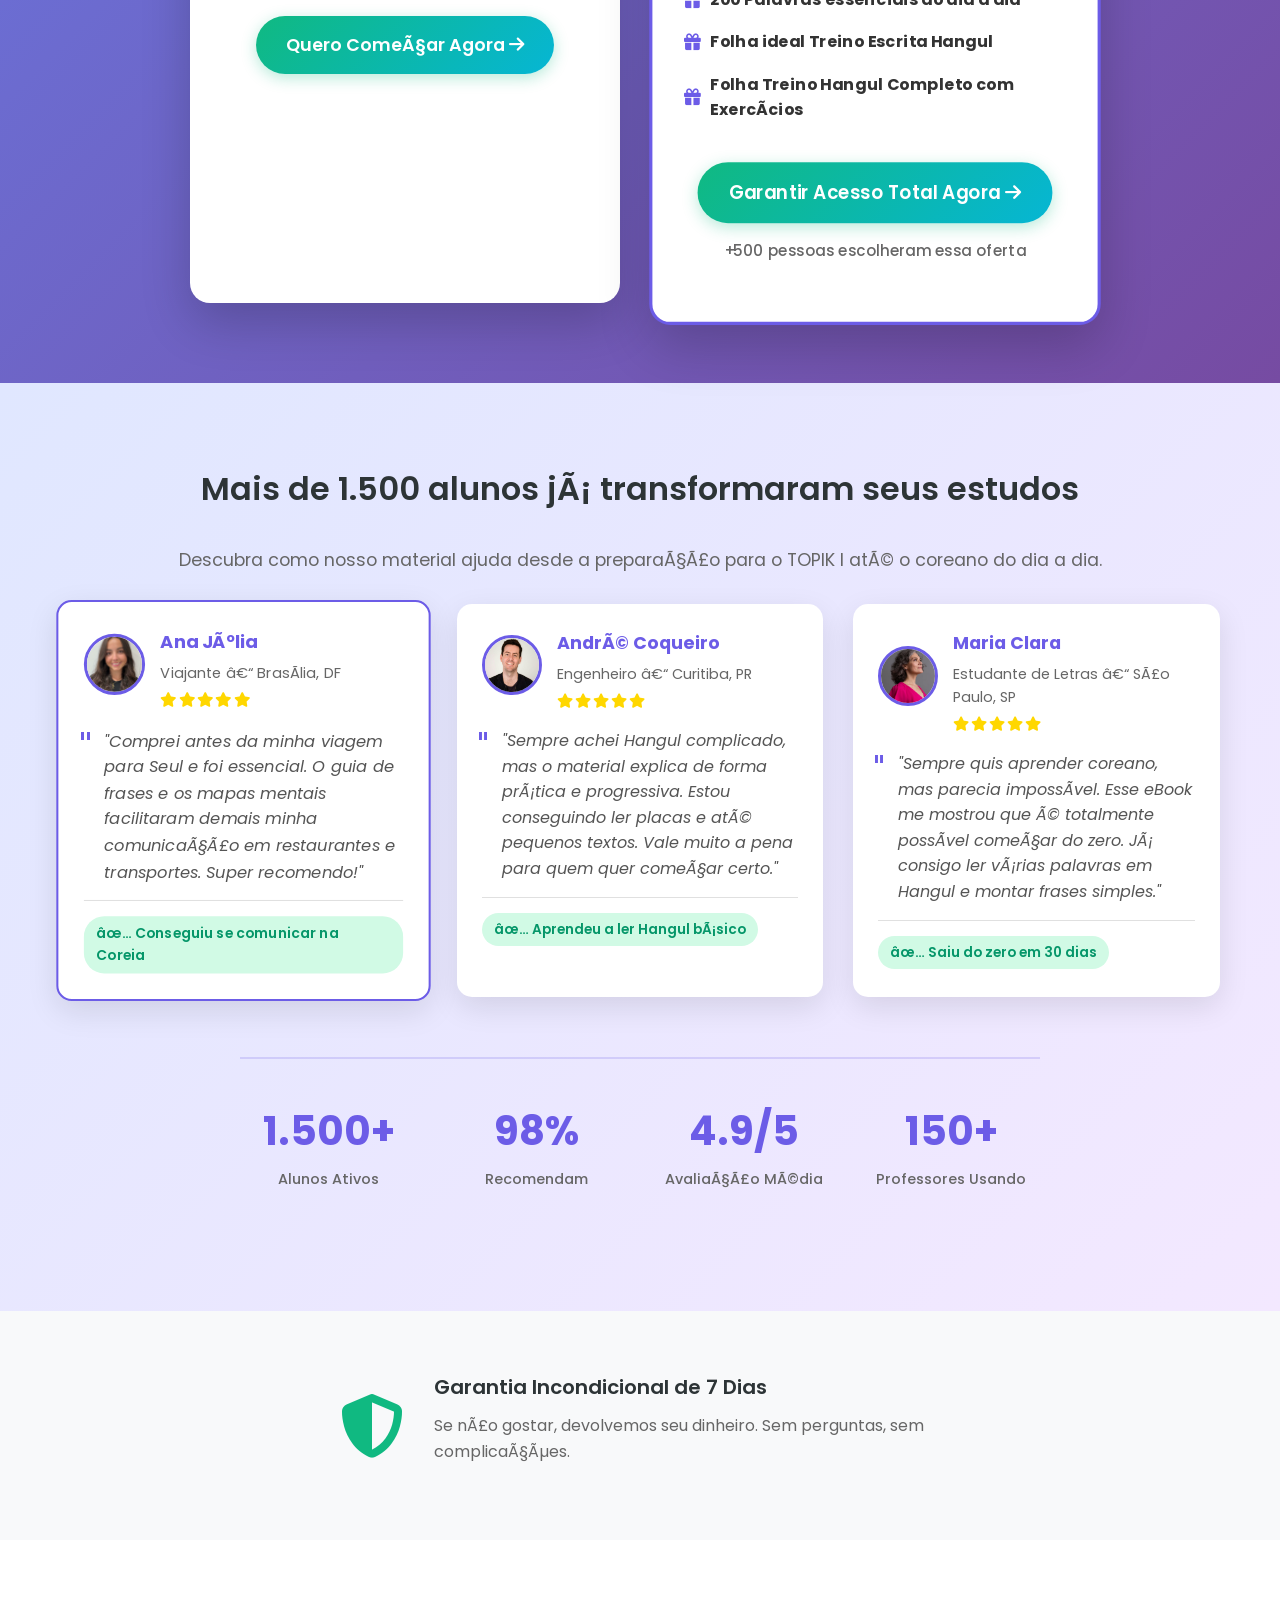
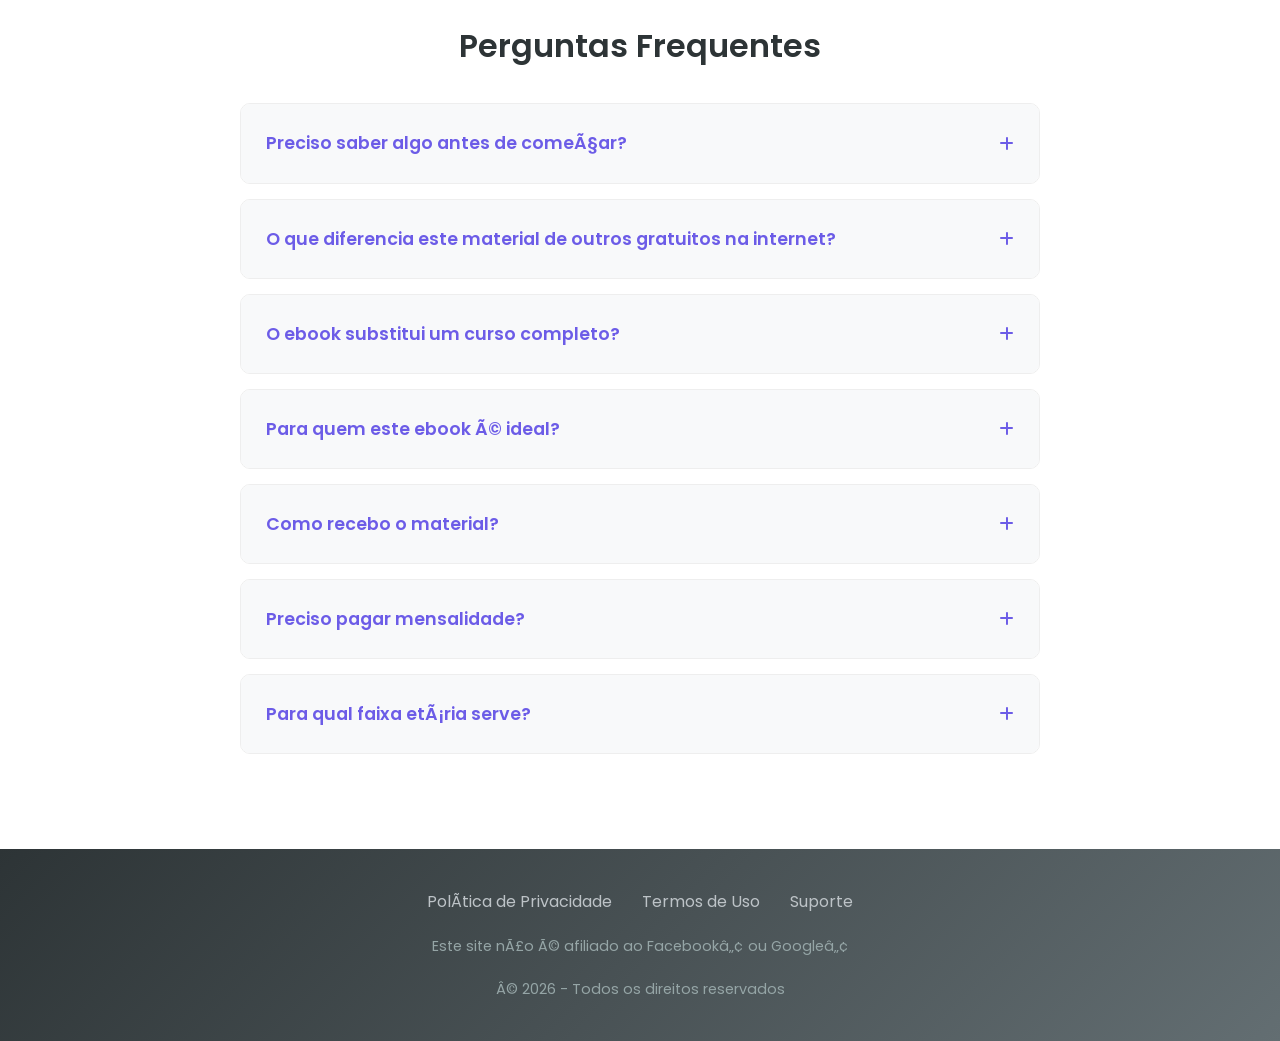
==== commit 264b0249: "correção de erros" ====
--- a/index.html
+++ b/index.html
@@ -137,7 +137,7 @@
                     <a href="#oferta"><img src="images/coreanoimg.png" alt="Material completo para aprender coreano" class="mockup-img" style="cursor: pointer;"></a>
                 </div>
                 <div class="product-description">
-                    <p>🚀 O que você vai encontrar:<br><br>✅ 50 Frases úteis do dia a dia para começar a se comunicar.<br>✅ Guias para dominar Hangul com exercícios de treino.<br>✅ Introdução prática às primeiras palavras do cotidiano.<br>✅ Dicas de estudo eficazes para acelerar seu aprendizado.<br>✅ Curiosidades culturais para entender a Coreia além do idioma.<br>✅ Tudo em um Ebook bem completo para qualquer nível no idioma<br>🎁 Temos alguns presentes pra você!</p>
+                    <p>🚀 O que você vai encontrar:<br><br>✅ 50 Frases úteis do dia a dia para começar a se comunicar.<br>✅ Guias para dominar Hangul com exercícios de treino.<br>✅ Introdução prática às primeiras palavras do cotidiano.<br>✅ Dicas de estudo eficazes para acelerar seu aprendizado.<br>✅ Curiosidades culturais para entender a Coreia além do idioma.<br>✅ O guia definitivo para dar seus primeiros passos no idioma<br>🎁 Temos alguns presentes pra você!</p>
                 </div>
             </div>
         </div>
@@ -167,7 +167,7 @@
                         <i class="fas fa-heart"></i>
                     </div>
                     <h3>Método Validado</h3>
-                    <p>Materiais práticos, usamos por milhares de alunos para aperfeiçoar seus conhecimentos</p>
+                    <p>Materiais práticos, usados por milhares de alunos para aperfeiçoar seus conhecimentos</p>
                 </div>
             </div>
         </div>
@@ -193,10 +193,10 @@
                     <div class="features-list">
                         <h4>O que você vai receber:</h4>
                         <ul>
-                            <li><i class="fas fa-check"></i> Ebook completo com conteúdo.</li>
+                            <li><i class="fas fa-check"></i> Ebook Completo: Do Zero à Fluência</li>
                             <li><i class="fas fa-check"></i> Acesso imediato ao material digital.</li>
                             <li><i class="fas fa-check"></i> Referências de textos no material</li>
-                            <li><i class="fas fa-check"></i> Materiais dos alfabetos usados</li>
+                            <li><i class="fas fa-check"></i> Guia Definitivo do Alfabeto (Hangul)</li>
                             <li><i class="fas fa-check"></i> Garantia de 7 dias</li>
                         </ul>
                     </div>
@@ -243,8 +243,8 @@
     <!-- Testimonials -->
     <section class="testimonials">
         <div class="container">
-            <h2>Mais de 1.500 alunos já transformaram seus estudos e veja como nossos materiais podem te ajudar tanto como estudo de provas como TOPIK I como aprender coreano para o dia a dia</h2>
-            
+            <h2>Mais de 1.500 alunos já transformaram seus estudos</h2>
+            <p style="text-align: center; margin-bottom: 30px; font-size: 1.1rem;">Descubra como nosso material ajuda desde a preparação para o TOPIK I até o coreano do dia a dia.</p>
             <div class="testimonials-grid">
                 <div class="testimonial featured">
                     <div class="testimonial-header">
@@ -423,7 +423,7 @@
                         <i class="fas fa-plus"></i>
                     </div>
                     <div class="faq-answer">
-                        <p>O material foi feito com o intuito de conversar com todas as idades</p>
+                        <p>O material foi desenvolvido com uma didática simples para todas as idades.</p>
                     </div>
                 </div>
             </div>
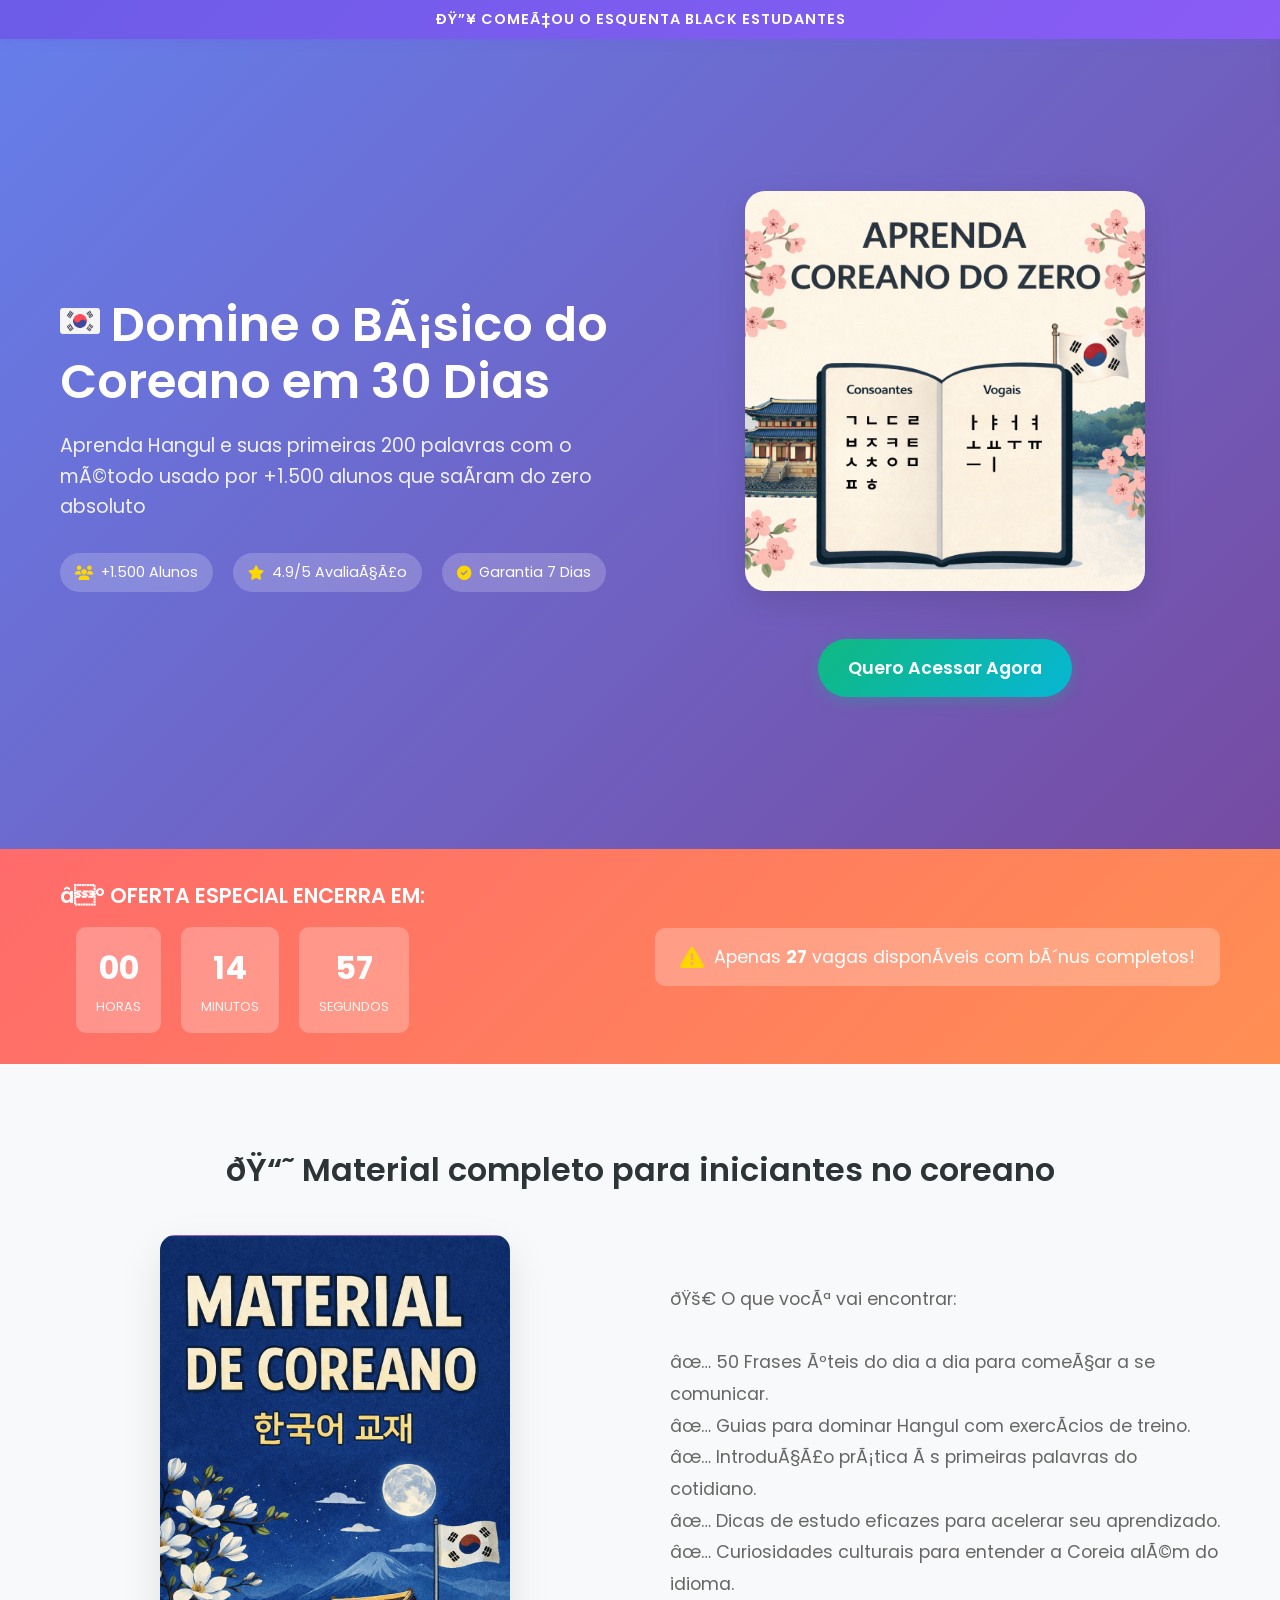
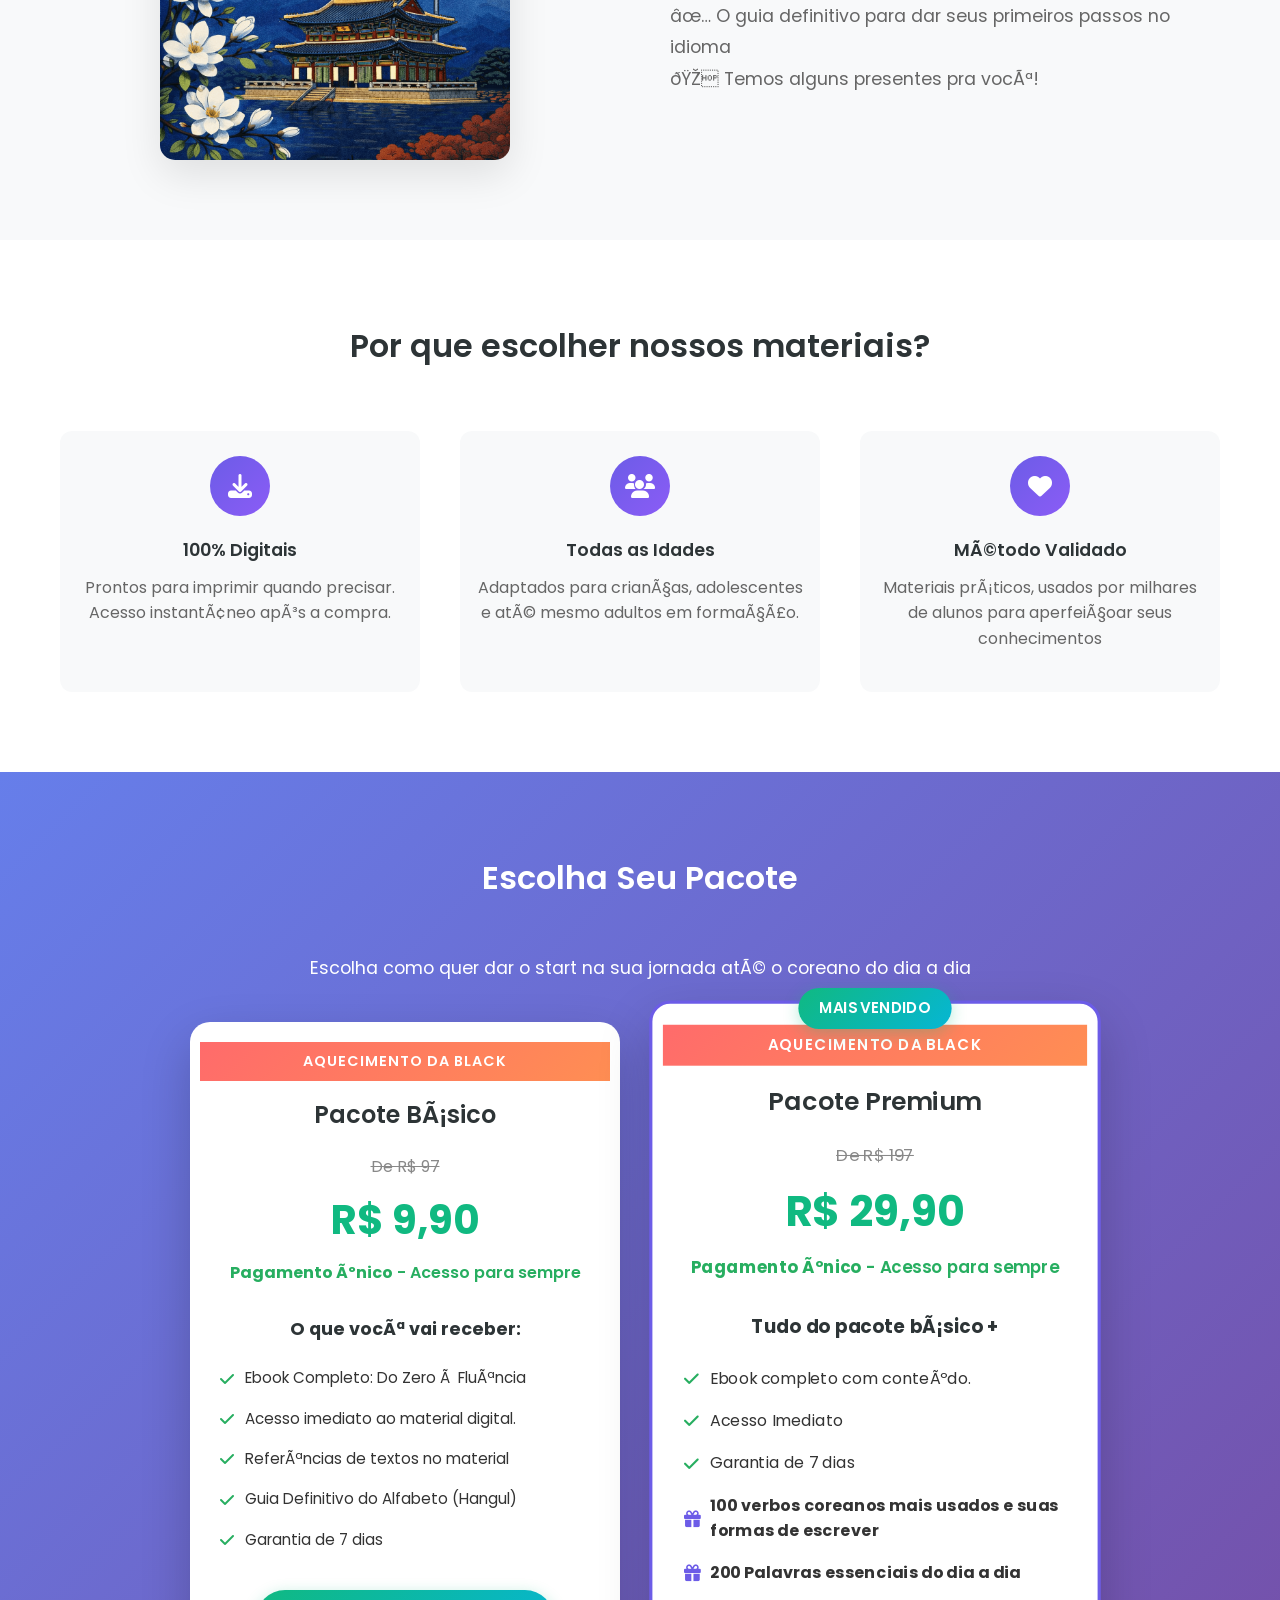
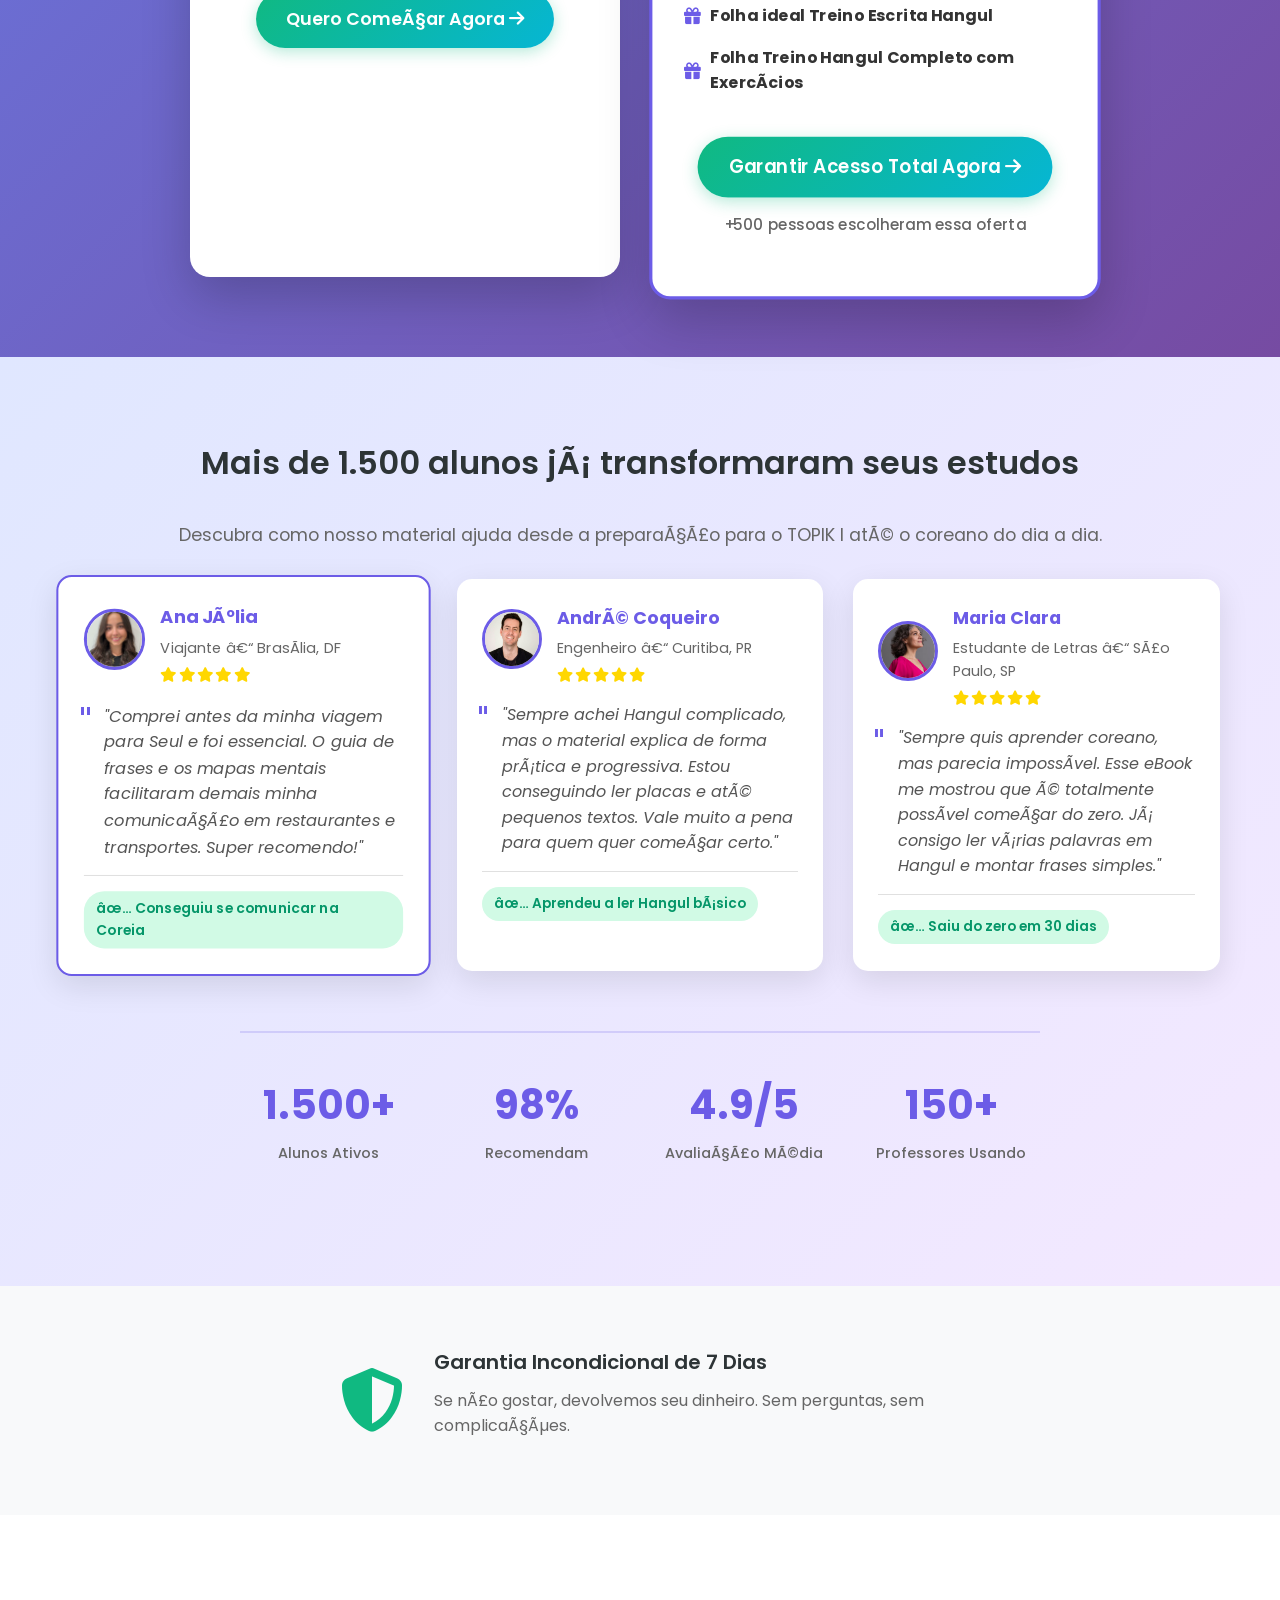
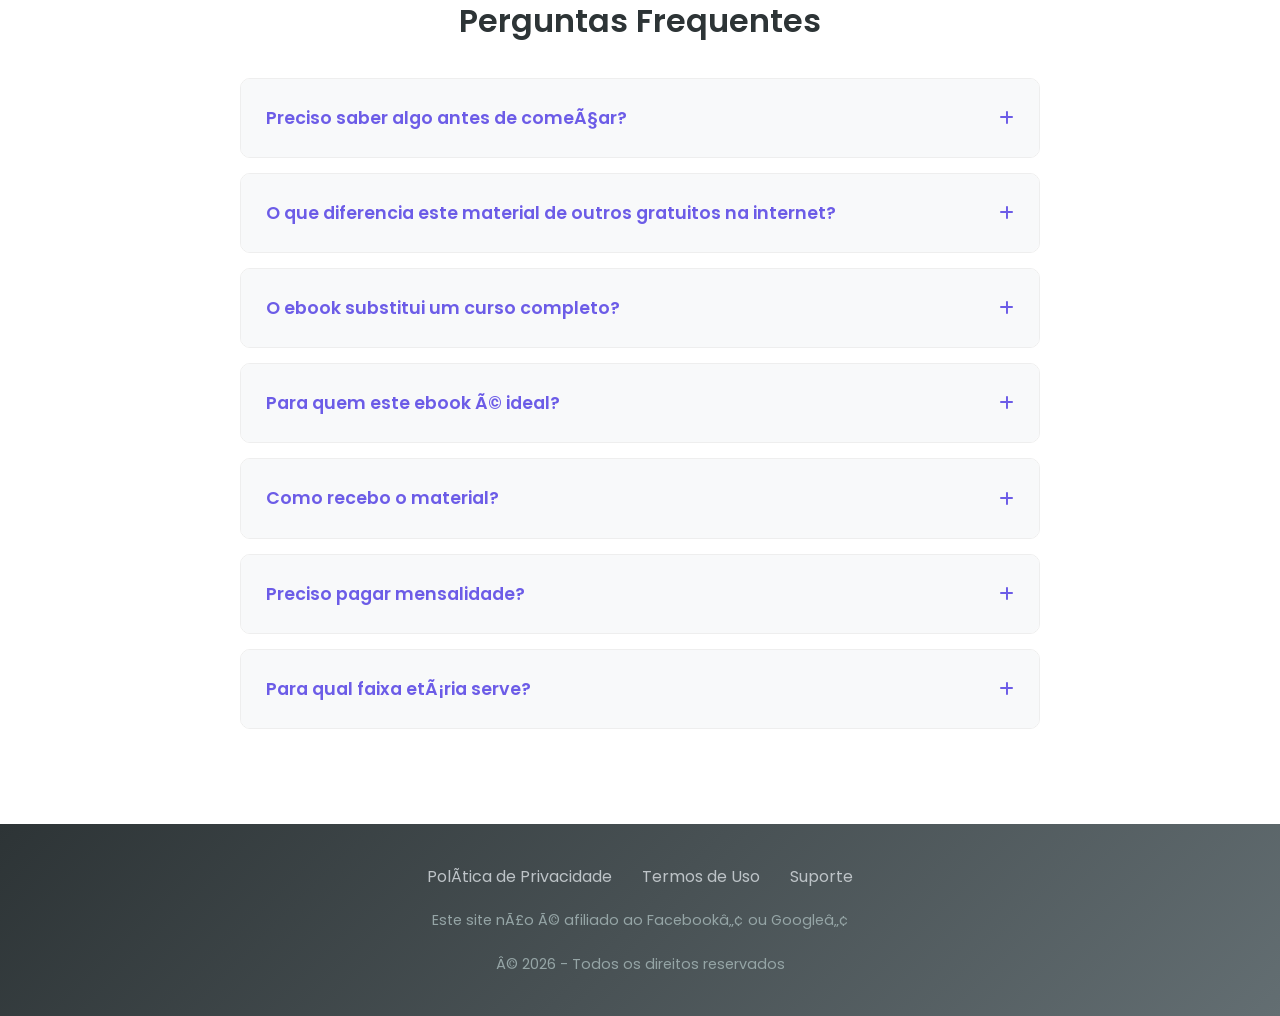
==== commit 31cb9256: "ab" ====
--- a/index.html
+++ b/index.html
@@ -188,7 +188,7 @@
                     <div class="pricing">
                         <span class="old-price">De R$ 97</span>
                         <span class="new-price">R$ 9,90</span>
-                        <span class="price-per-day">Apenas R$ 0,33 por dia!<br><strong>Pagamento único</strong> - Acesso para sempre</span>
+                        <span class="price-per-day"><strong>Pagamento único</strong> - Acesso para sempre</span>
                     </div>
                     <div class="features-list">
                         <h4>O que você vai receber:</h4>
@@ -217,7 +217,7 @@
                     <div class="pricing">
                         <span class="old-price">De R$ 197</span>
                         <span class="new-price">R$ 29,90</span>
-                        <span class="price-per-day">Menos de R$ 1,00 por dia!<br><strong>Pagamento único</strong> - Acesso para sempre</span>
+                        <span class="price-per-day"><strong>Pagamento único</strong> - Acesso para sempre</span>
                     </div>
                     <div class="features-list">
                         <h4>Tudo do pacote básico +</h4>
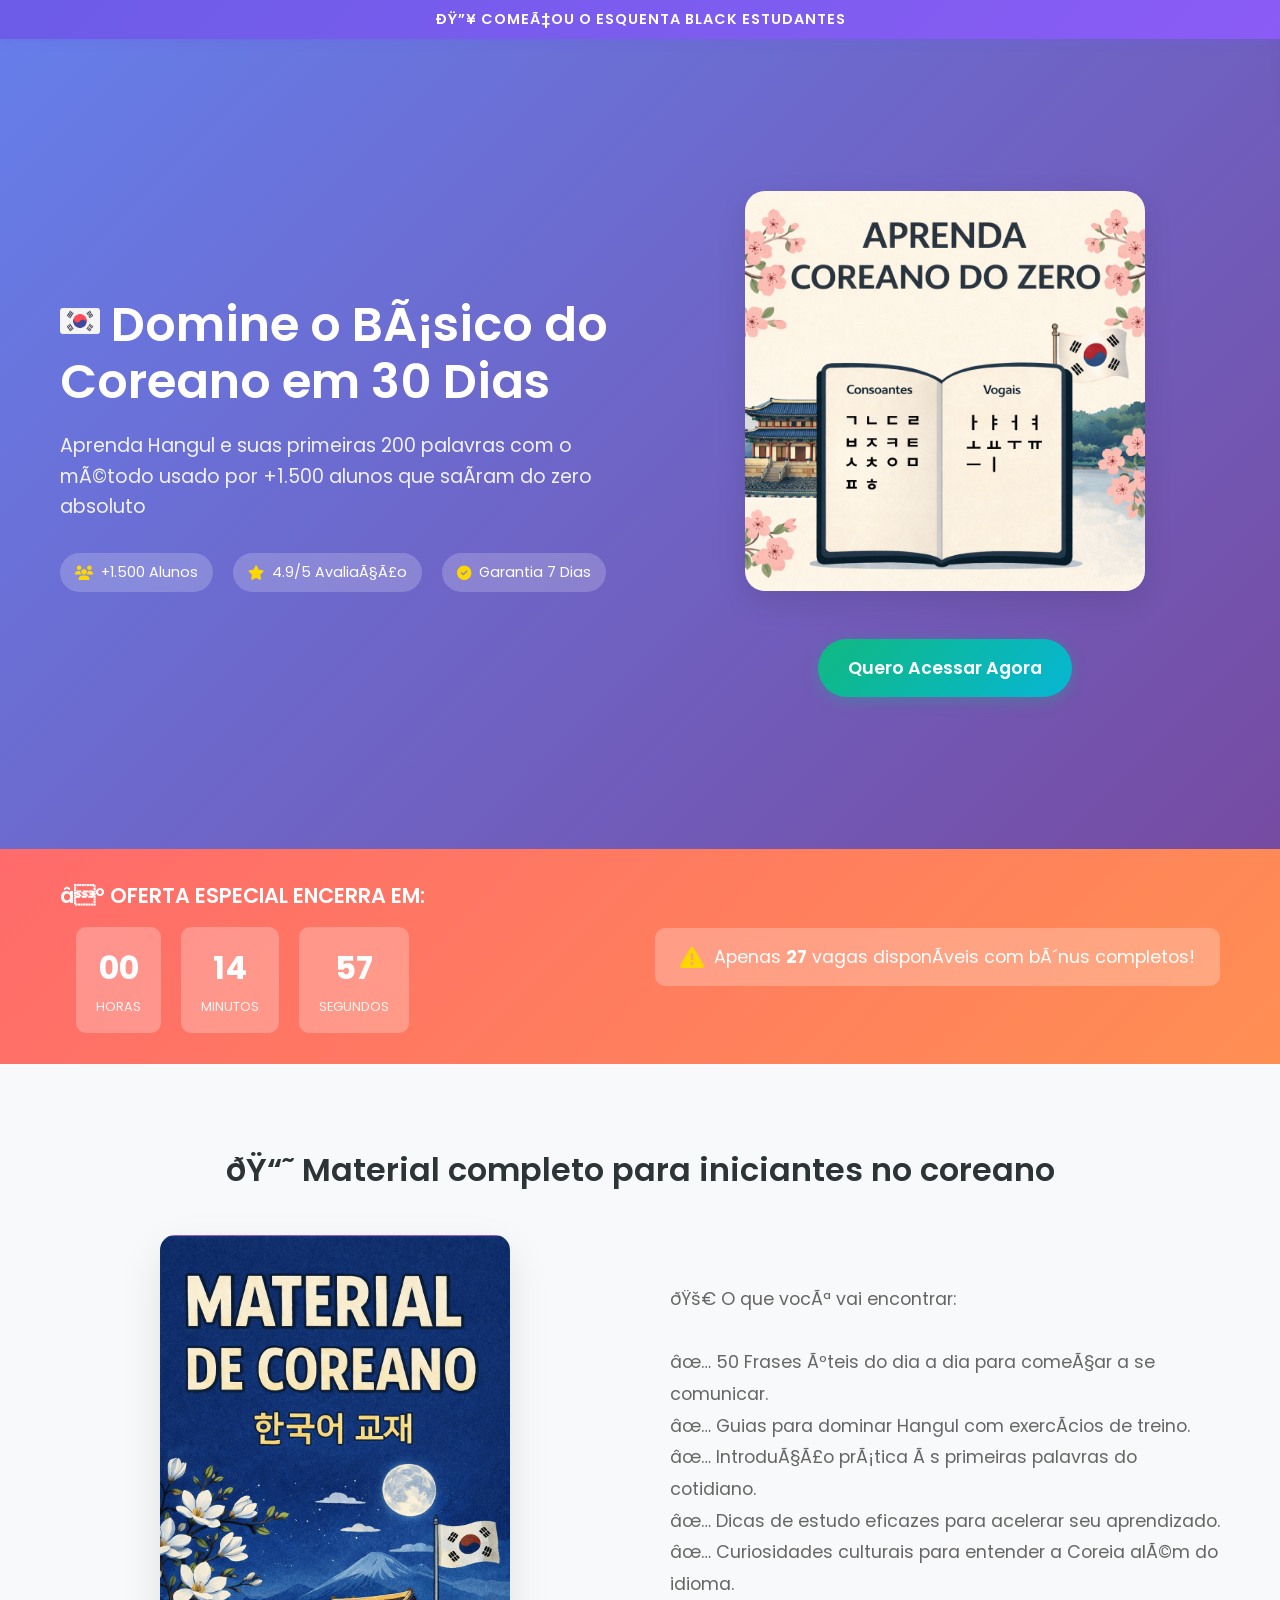
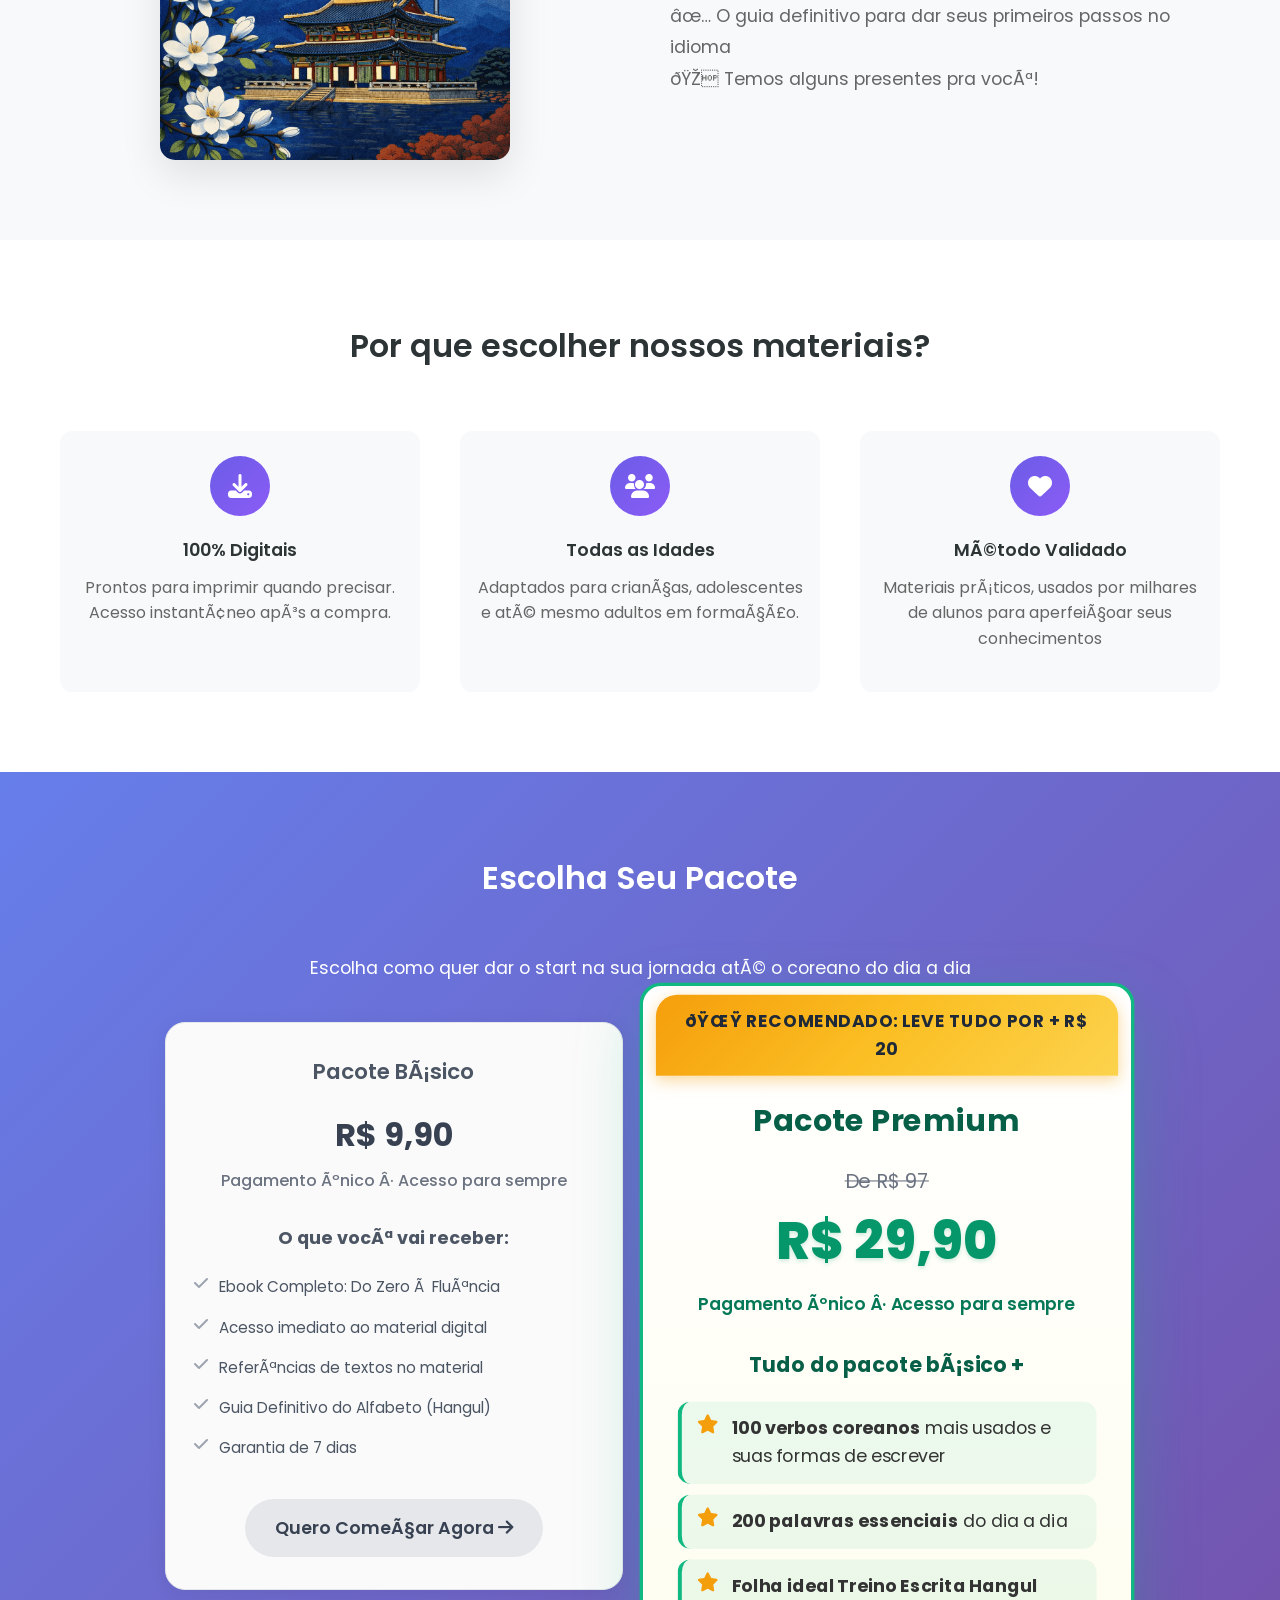
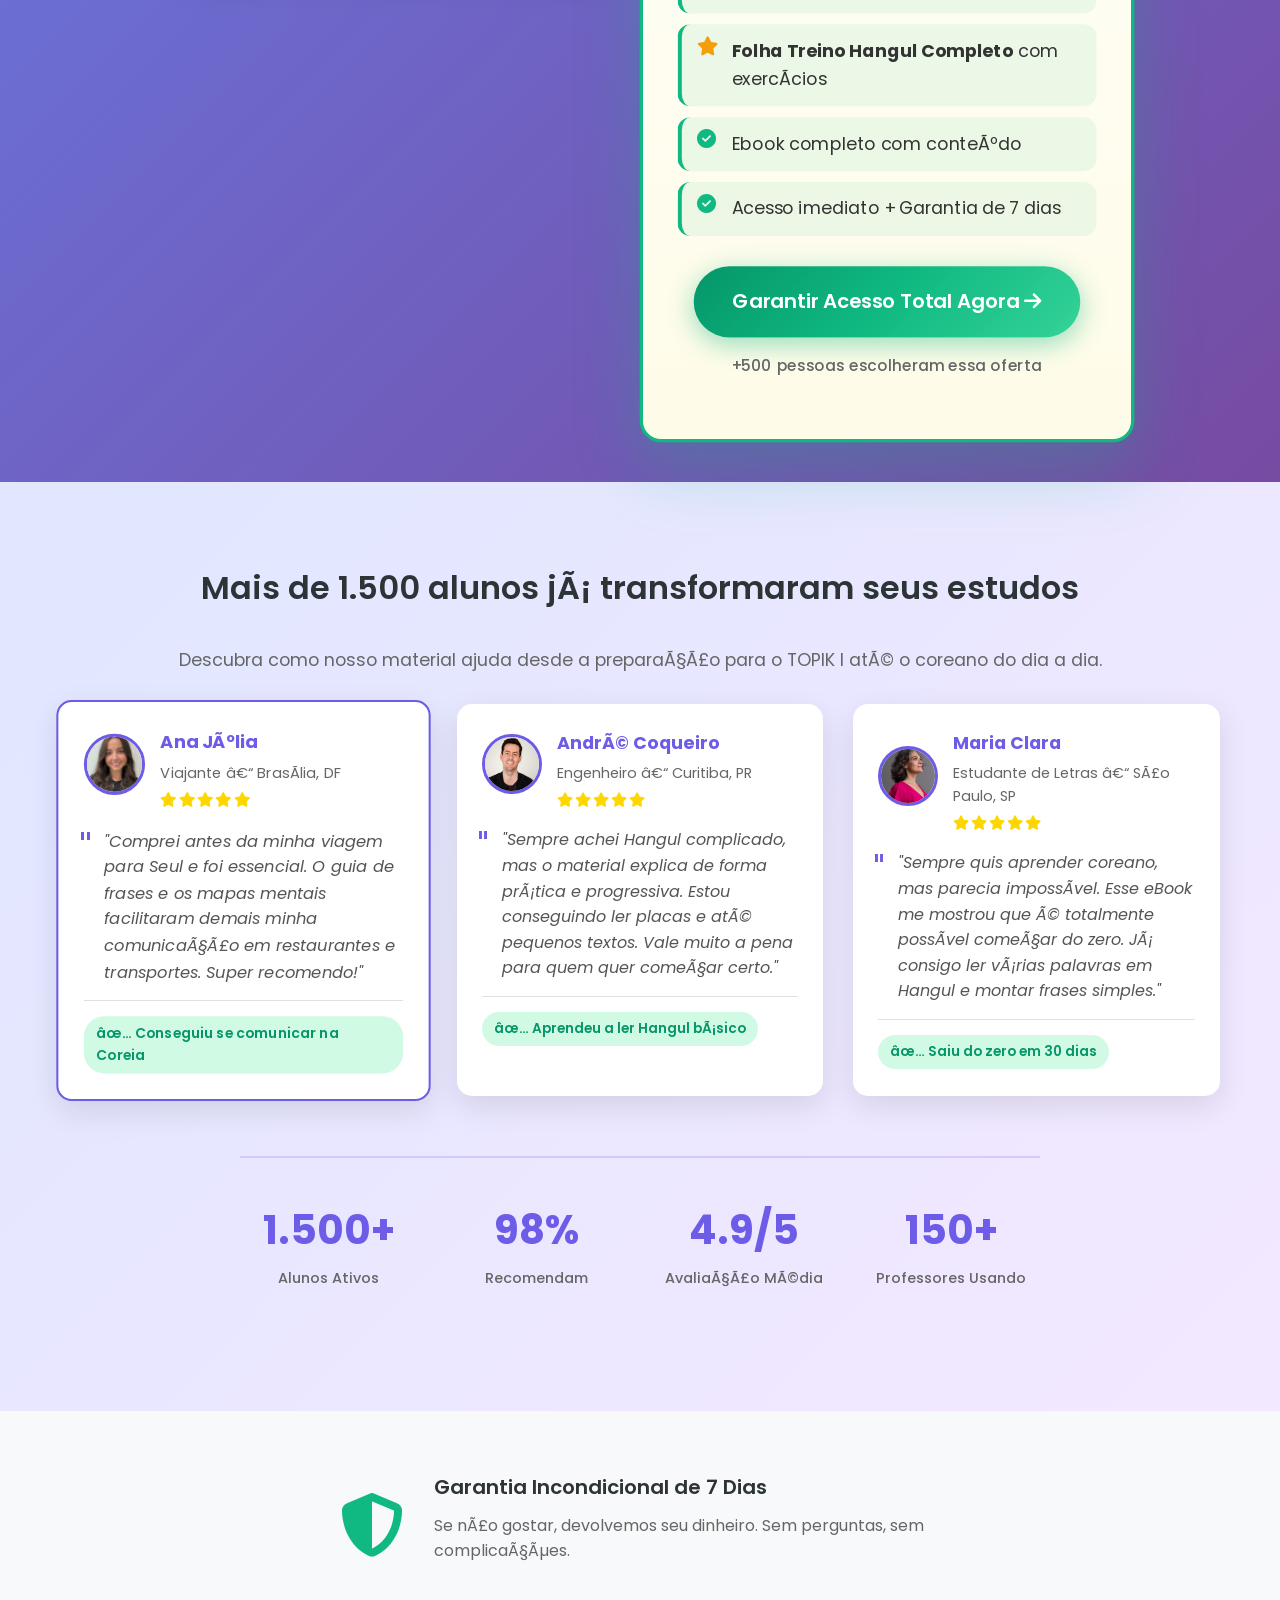
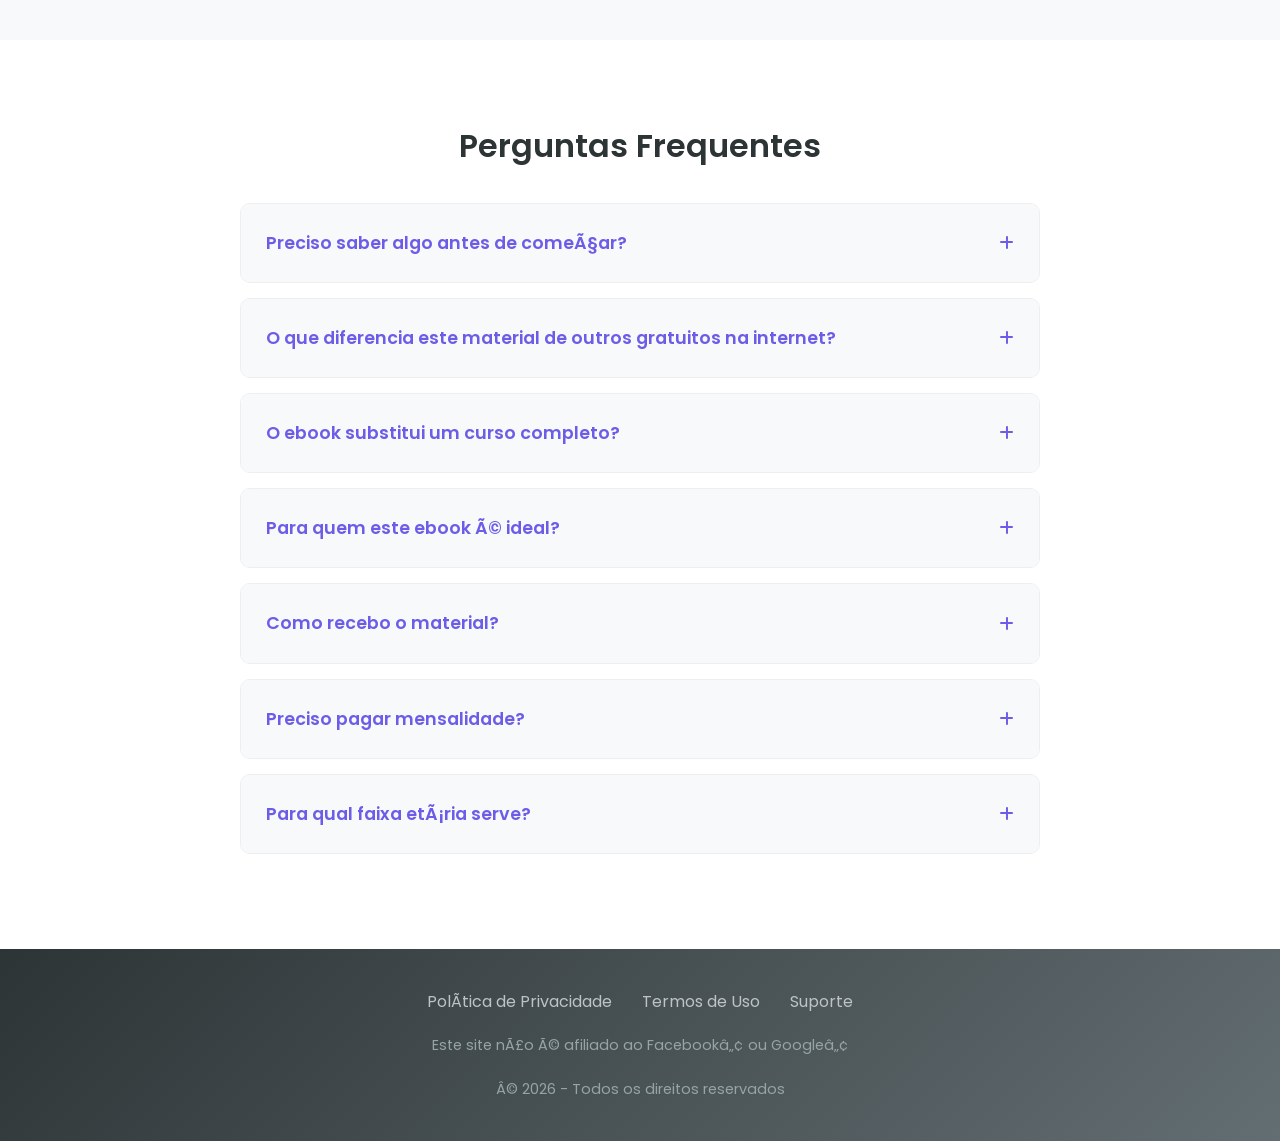
==== commit fc12d20a: "Mudança visual nos pacotes" ====
--- a/index.html
+++ b/index.html
@@ -181,54 +181,46 @@
             <div class="offers-grid">
                 <!-- Basic Package -->
                 <div class="offer-card basic">
-                    <div class="black-friday-banner">
-                        <span>AQUECIMENTO DA BLACK</span>
-                    </div>
                     <h3>Pacote Básico</h3>
                     <div class="pricing">
-                        <span class="old-price">De R$ 97</span>
                         <span class="new-price">R$ 9,90</span>
-                        <span class="price-per-day"><strong>Pagamento único</strong> - Acesso para sempre</span>
+                        <span class="price-per-day">Pagamento único · Acesso para sempre</span>
                     </div>
                     <div class="features-list">
                         <h4>O que você vai receber:</h4>
                         <ul>
-                            <li><i class="fas fa-check"></i> Ebook Completo: Do Zero à Fluência</li>
-                            <li><i class="fas fa-check"></i> Acesso imediato ao material digital.</li>
-                            <li><i class="fas fa-check"></i> Referências de textos no material</li>
-                            <li><i class="fas fa-check"></i> Guia Definitivo do Alfabeto (Hangul)</li>
-                            <li><i class="fas fa-check"></i> Garantia de 7 dias</li>
+                            <li><i class="fas fa-check"></i><span class="feature-text">Ebook Completo: Do Zero à Fluência</span></li>
+                            <li><i class="fas fa-check"></i><span class="feature-text">Acesso imediato ao material digital</span></li>
+                            <li><i class="fas fa-check"></i><span class="feature-text">Referências de textos no material</span></li>
+                            <li><i class="fas fa-check"></i><span class="feature-text">Guia Definitivo do Alfabeto (Hangul)</span></li>
+                            <li><i class="fas fa-check"></i><span class="feature-text">Garantia de 7 dias</span></li>
                         </ul>
                     </div>
-                    <a href="https://pay.hotmart.com/Y103781312G?checkoutMode=10" class="cta-button primary">
+                    <a href="https://pay.hotmart.com/Y103781312G?checkoutMode=10" class="cta-button basic-cta">
                         Quero Começar Agora <i class="fas fa-arrow-right"></i>
                     </a>
                 </div>
 
                 <!-- Premium Package -->
                 <div class="offer-card premium">
-                    <div class="black-friday-banner">
-                        <span>AQUECIMENTO DA BLACK</span>
-                    </div>
-                    <div class="bestseller-badge">
-                        <span>MAIS VENDIDO</span>
+                    <div class="recommended-banner">
+                        <span>🌟 RECOMENDADO: LEVE TUDO POR + R$ 20</span>
                     </div>
                     <h3>Pacote Premium</h3>
-                    <div class="pricing">
-                        <span class="old-price">De R$ 197</span>
+                    <div class="pricing pricing-anchor">
+                        <span class="old-price">De R$ 97</span>
                         <span class="new-price">R$ 29,90</span>
-                        <span class="price-per-day"><strong>Pagamento único</strong> - Acesso para sempre</span>
-                    </div>
-                    <div class="features-list">
+                        <span class="price-per-day">Pagamento único · Acesso para sempre</span>
+                    </div>
+                    <div class="features-list features-premium">
                         <h4>Tudo do pacote básico +</h4>
                         <ul>
-                            <li><i class="fas fa-check"></i> Ebook completo com conteúdo.</li>
-                            <li><i class="fas fa-check"></i> Acesso Imediato</li>
-                            <li><i class="fas fa-check"></i> Garantia de 7 dias</li>
-                            <li><i class="fas fa-gift"></i> <strong>100 verbos coreanos mais usados e suas formas de escrever</strong></li>
-                            <li><i class="fas fa-gift"></i> <strong>200 Palavras essenciais do dia a dia</strong></li>
-                            <li><i class="fas fa-gift"></i> <strong>Folha ideal Treino Escrita Hangul</strong></li>
-                            <li><i class="fas fa-gift"></i> <strong>Folha Treino Hangul Completo com Exercícios</strong></li>
+                            <li><i class="fas fa-star"></i><span class="feature-text"><strong>100 verbos coreanos</strong> mais usados e suas formas de escrever</span></li>
+                            <li><i class="fas fa-star"></i><span class="feature-text"><strong>200 palavras essenciais</strong> do dia a dia</span></li>
+                            <li><i class="fas fa-star"></i><span class="feature-text"><strong>Folha ideal Treino Escrita Hangul</strong></span></li>
+                            <li><i class="fas fa-star"></i><span class="feature-text"><strong>Folha Treino Hangul Completo</strong> com exercícios</span></li>
+                            <li><i class="fas fa-check-circle"></i><span class="feature-text">Ebook completo com conteúdo</span></li>
+                            <li><i class="fas fa-check-circle"></i><span class="feature-text">Acesso imediato + Garantia de 7 dias</span></li>
                         </ul>
                     </div>
                     <a href="https://pay.hotmart.com/V103795279D?checkoutMode=10" class="cta-button primary premium-btn">
--- a/css/styles.css
+++ b/css/styles.css
@@ -529,19 +529,21 @@
     background: linear-gradient(135deg, #667EEA 0%, #764BA2 100%);
 }
 
-.black-friday-banner {
-    background: linear-gradient(135deg, #FF6B6B, #FF8E53);
-    color: #fff;
-    text-align: center;
-    padding: 8px 15px;
-    margin: -20px -20px 15px -20px;
-    font-size: 0.9rem;
-    font-weight: 600;
-    text-transform: uppercase;
-    letter-spacing: 1px;
-}
-
-.black-friday-banner span {
+/* Faixa recomendado - Pacote Premium */
+.recommended-banner {
+    background: linear-gradient(135deg, #F59E0B 0%, #FBBF24 50%, #FCD34D 100%);
+    color: #1f2937;
+    text-align: center;
+    padding: 12px 20px;
+    margin: -20px -20px 20px -20px;
+    border-radius: 20px 20px 0 0;
+    font-size: 1rem;
+    font-weight: 700;
+    letter-spacing: 0.5px;
+    box-shadow: 0 4px 15px rgba(245, 158, 11, 0.4);
+}
+
+.recommended-banner span {
     display: inline-block;
 }
 
@@ -553,55 +555,209 @@
 
 .offers-grid {
     display: grid;
-    grid-template-columns: repeat(auto-fit, minmax(350px, 1fr));
-    gap: 40px;
-    max-width: 900px;
+    grid-template-columns: repeat(auto-fit, minmax(320px, 1fr));
+    gap: 35px;
+    max-width: 950px;
     margin: 0 auto;
+    align-items: start;
 }
 
 .offer-card {
-    background: #fff;
-    padding: 40px 30px;
     border-radius: 20px;
     text-align: center;
-    box-shadow: 0 20px 50px rgba(0, 0, 0, 0.2);
     position: relative;
-    transition: transform 0.3s ease;
-}
-
-.offer-card:hover {
-    transform: translateY(-5px);
-}
-
+    transition: transform 0.3s ease, box-shadow 0.3s ease;
+}
+
+/* Pacote Básico - visual simples e neutro */
+.offer-card.basic {
+    background: #fafafa;
+    padding: 32px 28px;
+    border: 1px solid #e5e7eb;
+    box-shadow: 0 4px 20px rgba(0, 0, 0, 0.06);
+}
+
+.offer-card.basic:hover {
+    transform: translateY(-3px);
+    box-shadow: 0 8px 25px rgba(0, 0, 0, 0.08);
+}
+
+.offer-card.basic h3 {
+    color: #4b5563;
+    font-size: 1.35rem;
+    font-weight: 600;
+}
+
+.offer-card.basic .new-price {
+    color: #374151;
+    font-size: 2rem;
+}
+
+.offer-card.basic .price-per-day {
+    color: #6b7280;
+    font-weight: 500;
+}
+
+.offer-card.basic .features-list li,
+.offer-card.basic .features-list h4 {
+    color: #4b5563;
+}
+
+.offer-card.basic .features-list li i {
+    color: #9ca3af;
+}
+
+.cta-button.basic-cta {
+    background: #e5e7eb;
+    color: #374151;
+    box-shadow: none;
+}
+
+.cta-button.basic-cta:hover {
+    background: #d1d5db;
+    color: #1f2937;
+    transform: translateY(-2px);
+}
+
+/* Pacote Premium - maior e mais vibrante */
 .offer-card.premium {
-    border: 3px solid #6C5CE7;
-    transform: scale(1.05);
+    background: linear-gradient(180deg, #ffffff 0%, #fefce8 100%);
+    padding: 28px 32px 40px;
+    border: 3px solid #10B981;
+    box-shadow: 0 25px 60px rgba(16, 185, 129, 0.25), 0 0 0 1px rgba(16, 185, 129, 0.1);
+    transform: scale(1.08);
 }
 
 .offer-card.premium:hover {
-    transform: scale(1.05) translateY(-5px);
-}
-
-.bestseller-badge {
-    position: absolute;
-    top: -15px;
-    left: 50%;
-    transform: translateX(-50%);
-    background: linear-gradient(135deg, #10B981, #06B6D4);
-    color: #fff;
-    padding: 8px 20px;
-    border-radius: 20px;
+    transform: scale(1.08) translateY(-8px);
+    box-shadow: 0 30px 70px rgba(16, 185, 129, 0.3), 0 0 0 1px rgba(16, 185, 129, 0.15);
+}
+
+.offer-card.premium h3 {
+    color: #065f46;
+    font-size: 1.75rem;
+    font-weight: 700;
+    margin-bottom: 18px;
+}
+
+.offer-card.premium .pricing {
+    margin: 18px 0 28px;
+}
+
+.offer-card.premium .pricing-anchor .old-price {
+    font-size: 1.15rem;
+    color: #6b7280;
+    text-decoration: line-through;
+    display: block;
+    margin-bottom: 4px;
+}
+
+.offer-card.premium .new-price {
+    font-size: 3rem;
+    color: #059669;
+    font-weight: 800;
+    display: block;
+    text-shadow: 0 2px 4px rgba(5, 150, 105, 0.2);
+}
+
+.offer-card.premium .price-per-day {
+    color: #047857;
     font-weight: 600;
-    font-size: 0.9rem;
-    box-shadow: 0 4px 15px rgba(16, 185, 129, 0.3);
-}
-
-.offer-card h3 {
+    margin-top: 6px;
+}
+
+/* Lista de benefícios mais chamativa - Premium */
+.features-list {
+    text-align: left;
+    margin: 30px 0;
+}
+
+.features-list.features-premium {
+    margin: 24px 0 28px;
+}
+
+.features-list.features-premium h4 {
+    color: #065f46;
+    font-size: 1.2rem;
+    font-weight: 700;
+    margin-bottom: 18px;
+    text-align: center;
+}
+
+.features-list.features-premium ul {
+    list-style: none;
+    padding: 0;
+}
+
+.features-list.features-premium li {
+    padding: 12px 14px;
+    font-size: 1.02rem;
+    display: flex;
+    align-items: flex-start;
+    gap: 12px;
+    background: rgba(16, 185, 129, 0.08);
+    border-radius: 12px;
+    margin-bottom: 10px;
+    border-left: 4px solid #10B981;
+    overflow-wrap: break-word;
+    word-wrap: break-word;
+    word-break: break-word;
+}
+
+.features-list.features-premium li i {
+    flex-shrink: 0;
+    margin-right: 0;
+}
+
+.features-list.features-premium li i {
+    font-size: 1.1rem;
+    color: #059669;
+    width: 20px;
+}
+
+.features-list.features-premium li i.fa-star {
+    color: #F59E0B;
+}
+
+.features-list.features-premium li i.fa-check-circle {
+    color: #10B981;
+}
+
+.features-list h4 {
     color: #2D3436;
-    margin-bottom: 20px;
-    font-size: 1.5rem;
-}
-
+    margin-bottom: 15px;
+    font-size: 1.1rem;
+    text-align: center;
+}
+
+.features-list ul {
+    list-style: none;
+    padding: 0;
+}
+
+.features-list .feature-text {
+    min-width: 0;
+    flex: 1;
+}
+
+.features-list li {
+    padding: 8px 0;
+    font-size: 0.95rem;
+    display: flex;
+    align-items: flex-start;
+    overflow-wrap: break-word;
+    word-wrap: break-word;
+    word-break: break-word;
+}
+
+.features-list li i {
+    font-size: 1rem;
+    color: #27ae60;
+    margin-right: 10px;
+    width: 15px;
+}
+
+/* Preço ancorado (genérico) */
 .pricing {
     margin: 20px 0 30px;
 }
@@ -629,46 +785,17 @@
     margin-top: 8px;
 }
 
-.features-list {
-    text-align: left;
-    margin: 30px 0;
-}
-
-.features-list h4 {
-    color: #2D3436;
-    margin-bottom: 15px;
-    font-size: 1.1rem;
-    text-align: center;
-}
-
-.features-list ul {
-    list-style: none;
-    padding: 0;
-}
-
-.features-list li {
-    padding: 8px 0;
-    font-size: 0.95rem;
-    display: flex;
-    align-items: center;
-}
-
-.features-list li i {
-    font-size: 1rem;
-    color: #27ae60;
-    margin-right: 10px;
-    width: 15px;
-}
-
-.features-list li i.fa-gift {
-    color: #6C5CE7;
-}
-
 .premium-btn {
-    background: linear-gradient(135deg, #10B981, #06B6D4);
+    background: linear-gradient(135deg, #059669 0%, #10B981 50%, #34D399 100%);
     animation: pulse 2s infinite;
-    /* Force browser refresh */
     position: relative;
+    padding: 18px 36px;
+    font-size: 1.15rem;
+    box-shadow: 0 6px 25px rgba(16, 185, 129, 0.45);
+}
+
+.premium-btn:hover {
+    box-shadow: 0 8px 30px rgba(16, 185, 129, 0.5);
 }
 
 
@@ -870,7 +997,27 @@
     }
     
     .offer-card.premium:hover {
-        transform: translateY(-3px);
+        transform: translateY(-5px);
+    }
+    
+    .offer-card.premium .new-price {
+        font-size: 2.5rem;
+    }
+    
+    .recommended-banner {
+        font-size: 0.9rem;
+        padding: 10px 12px;
+    }
+    
+    .features-list.features-premium li {
+        padding: 10px 12px;
+        font-size: 0.95rem;
+    }
+    
+    .features-list li {
+        overflow-wrap: break-word;
+        word-wrap: break-word;
+        word-break: break-word;
     }
     
     .new-price {
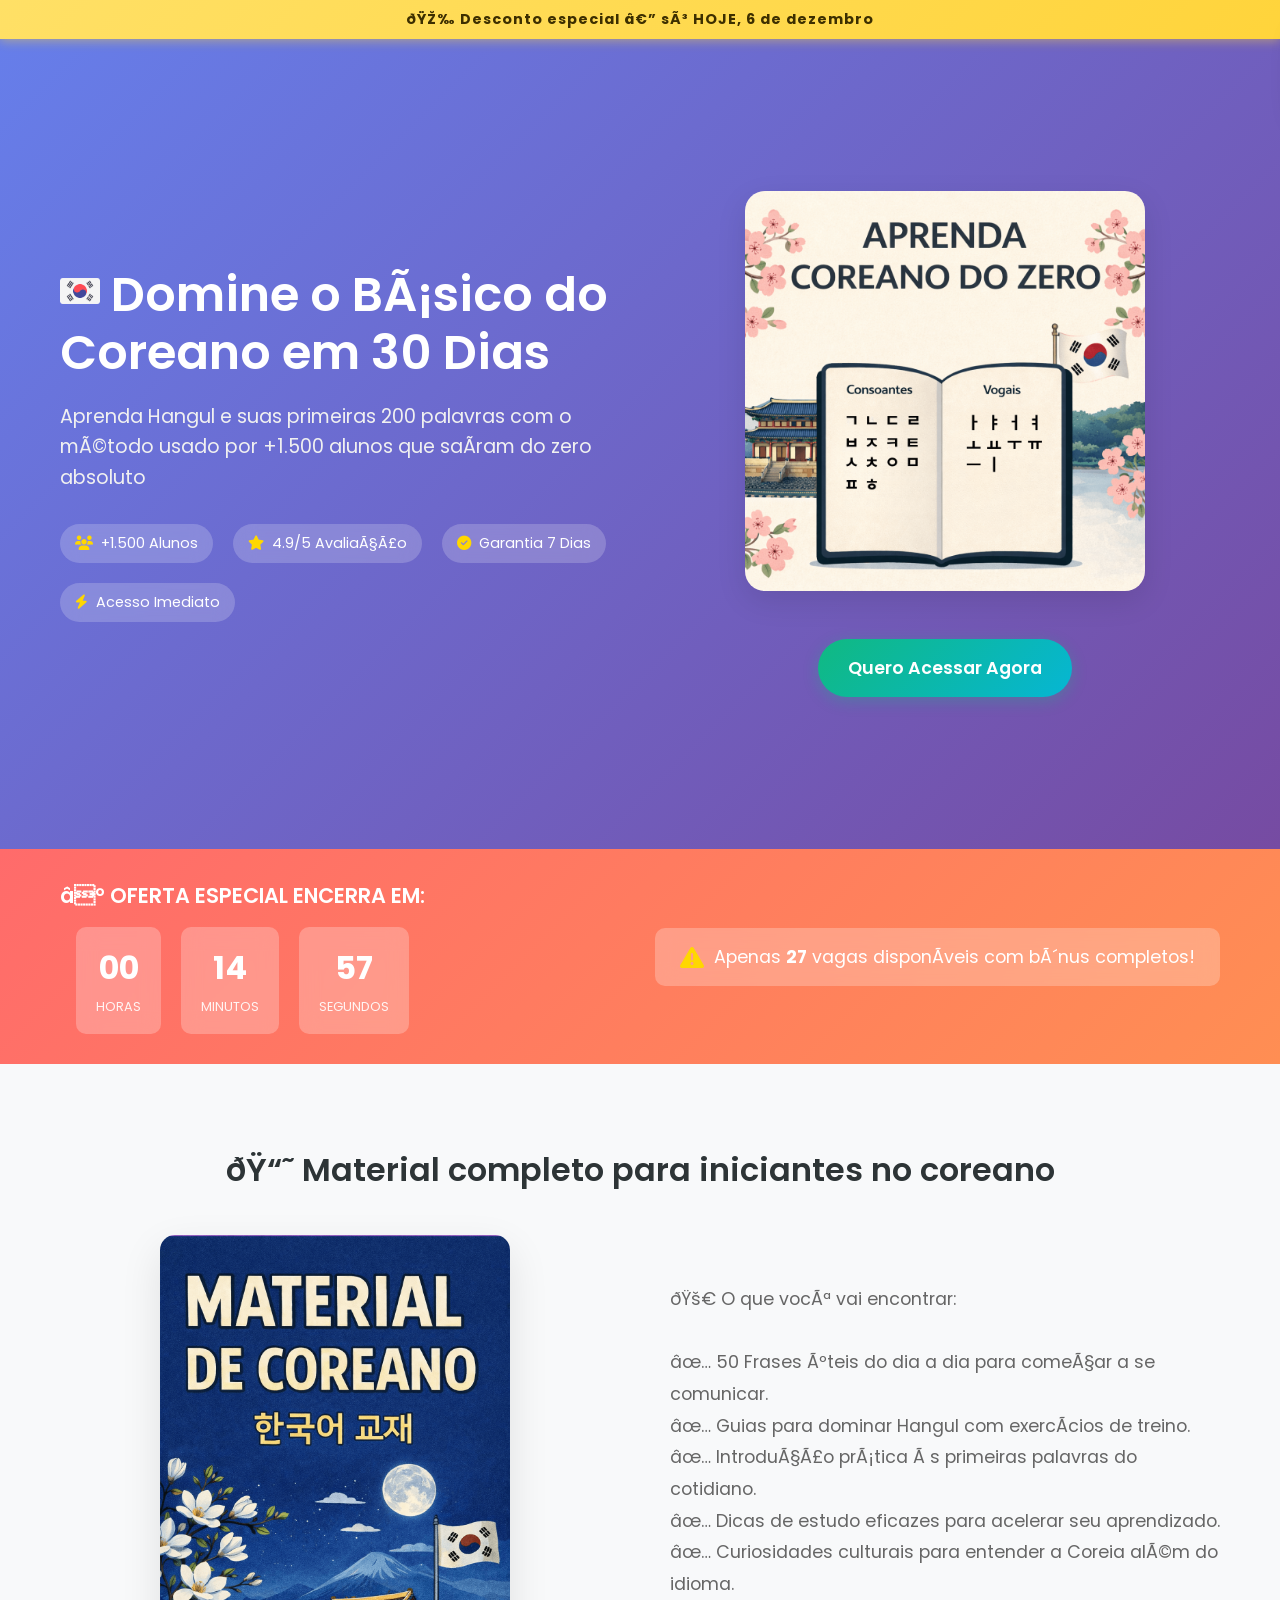
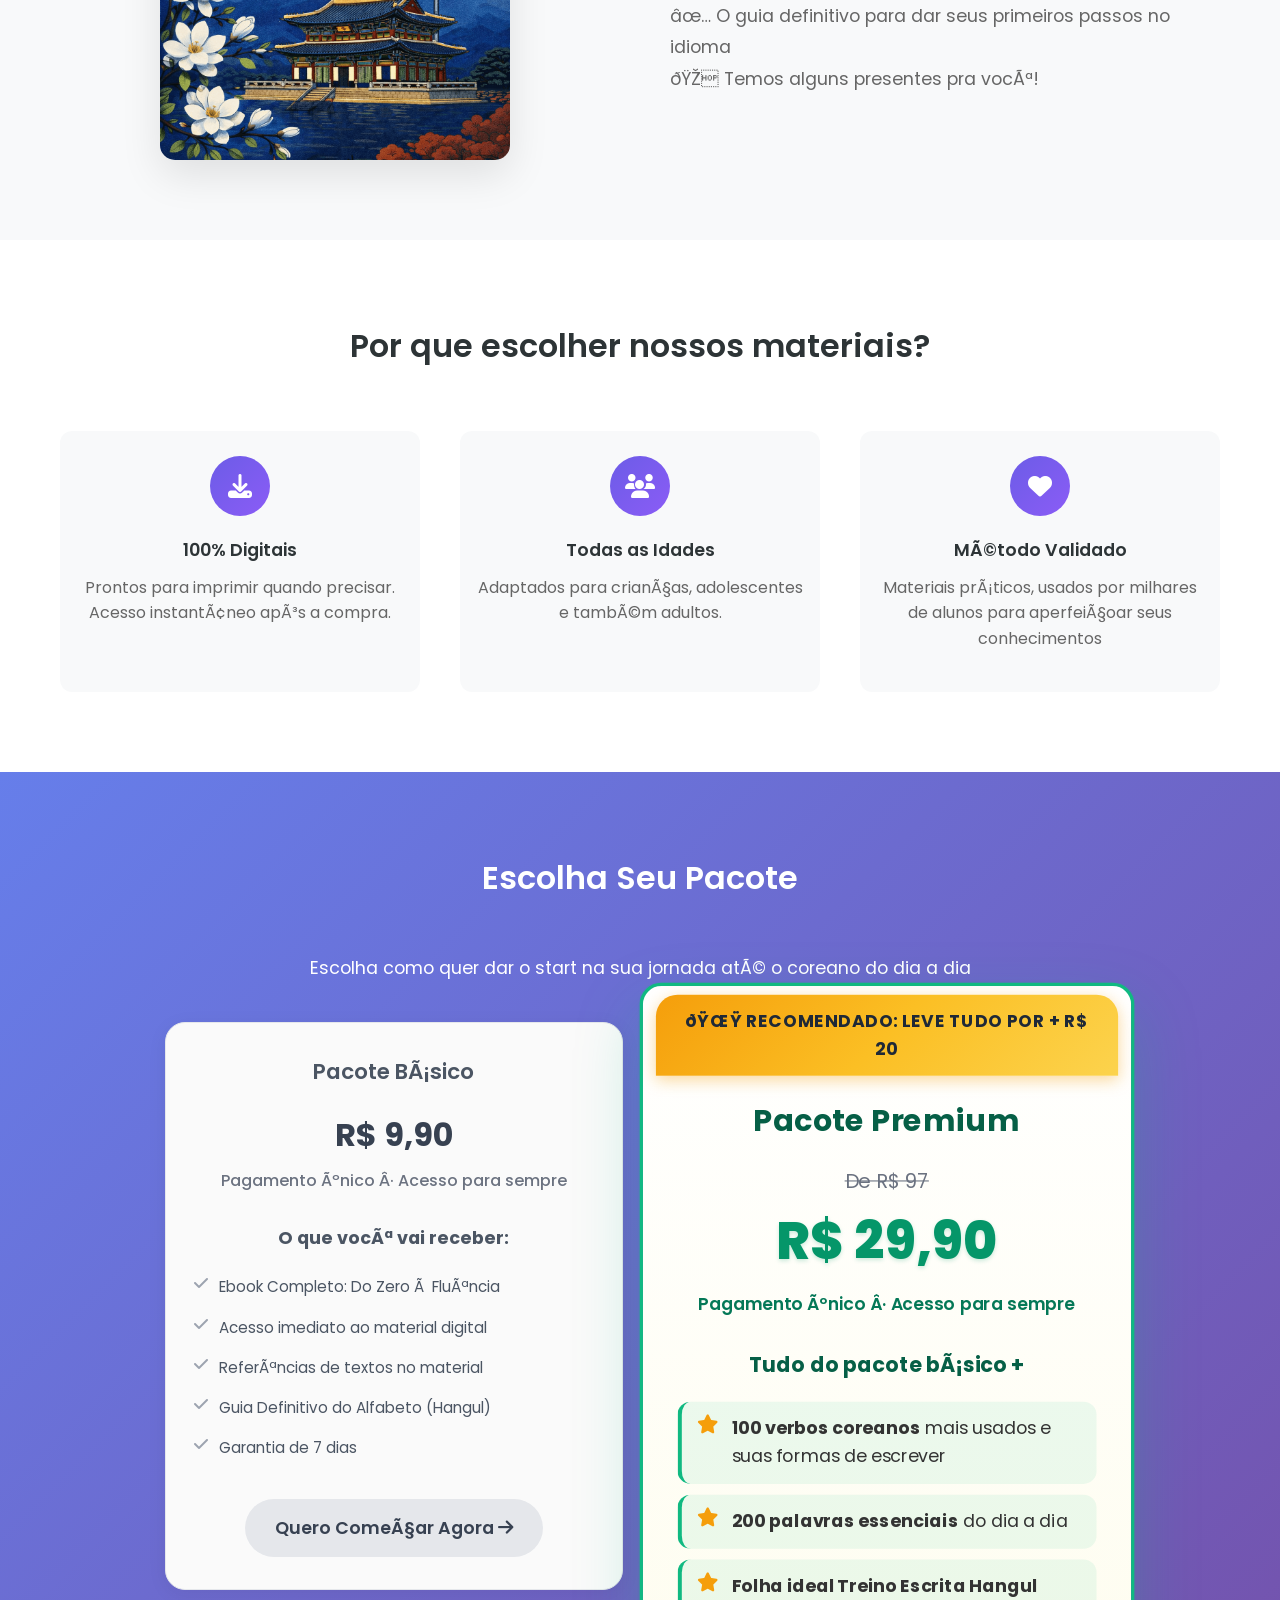
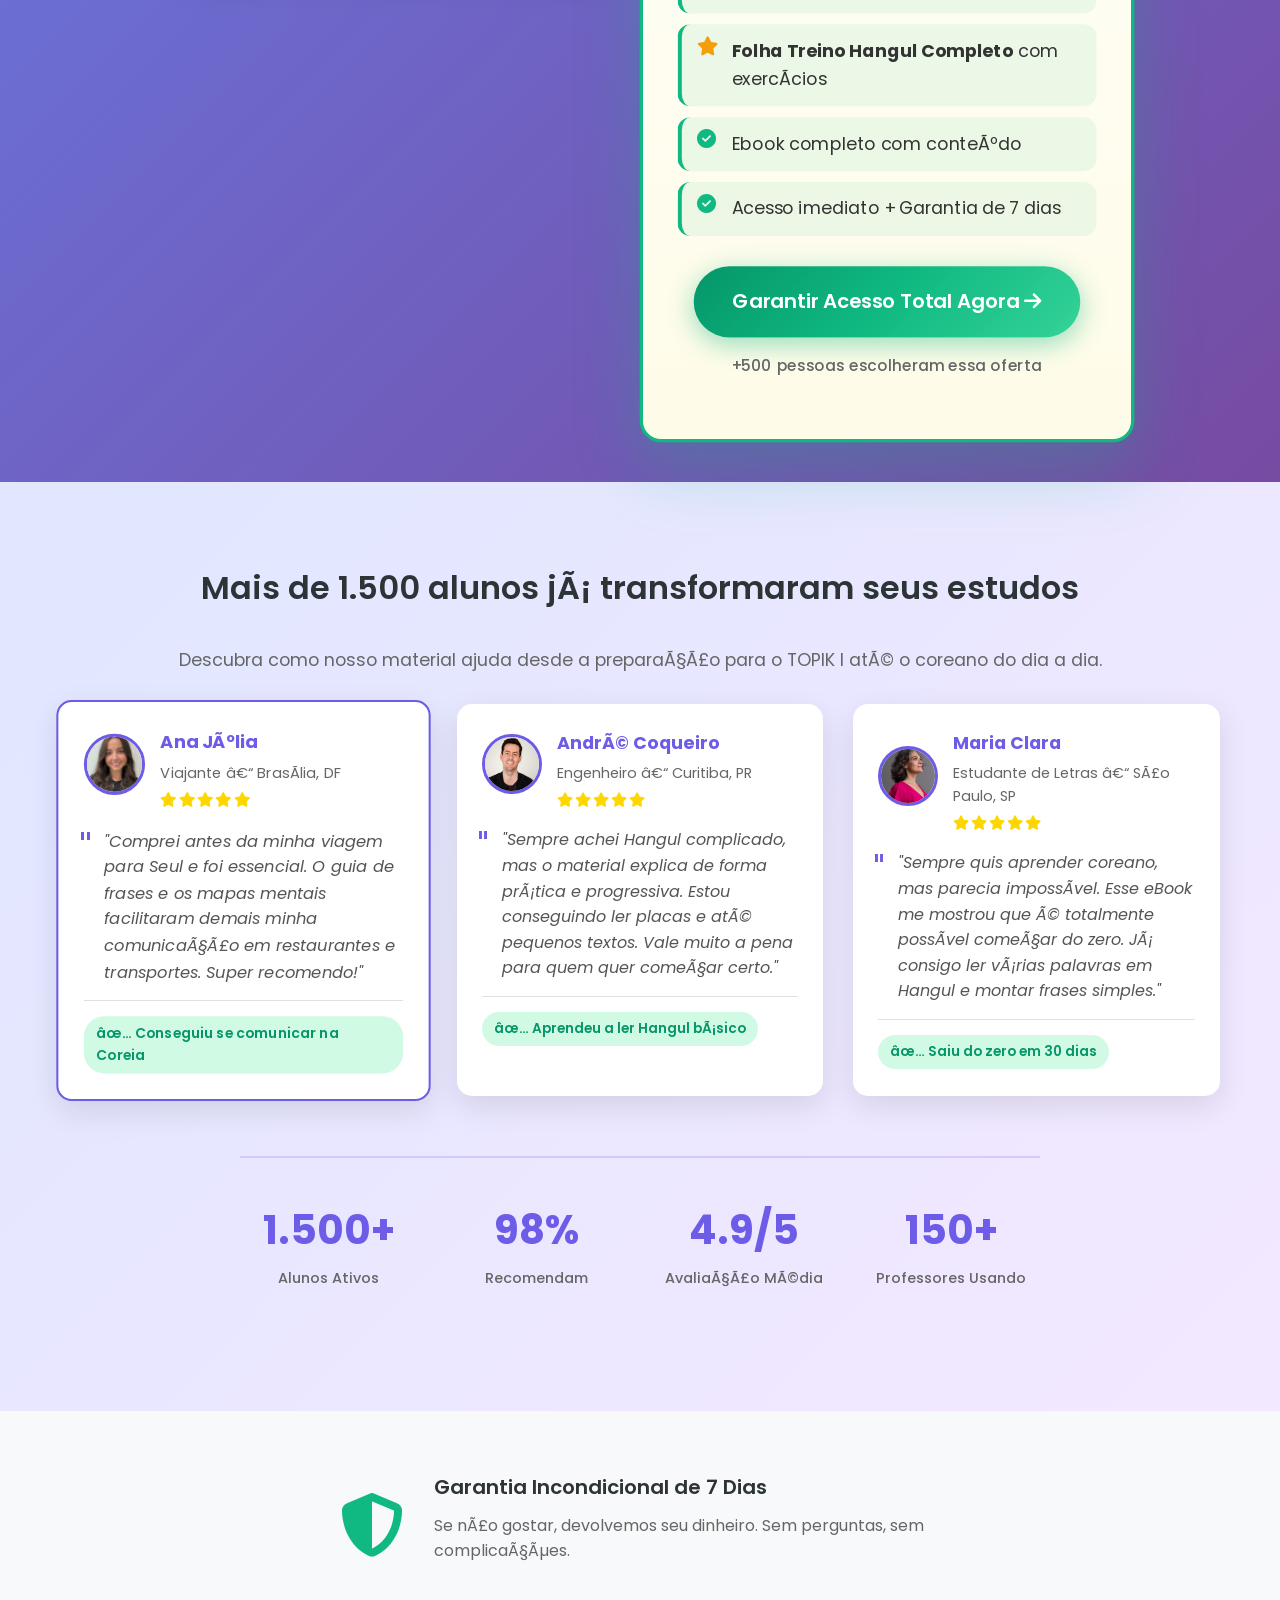
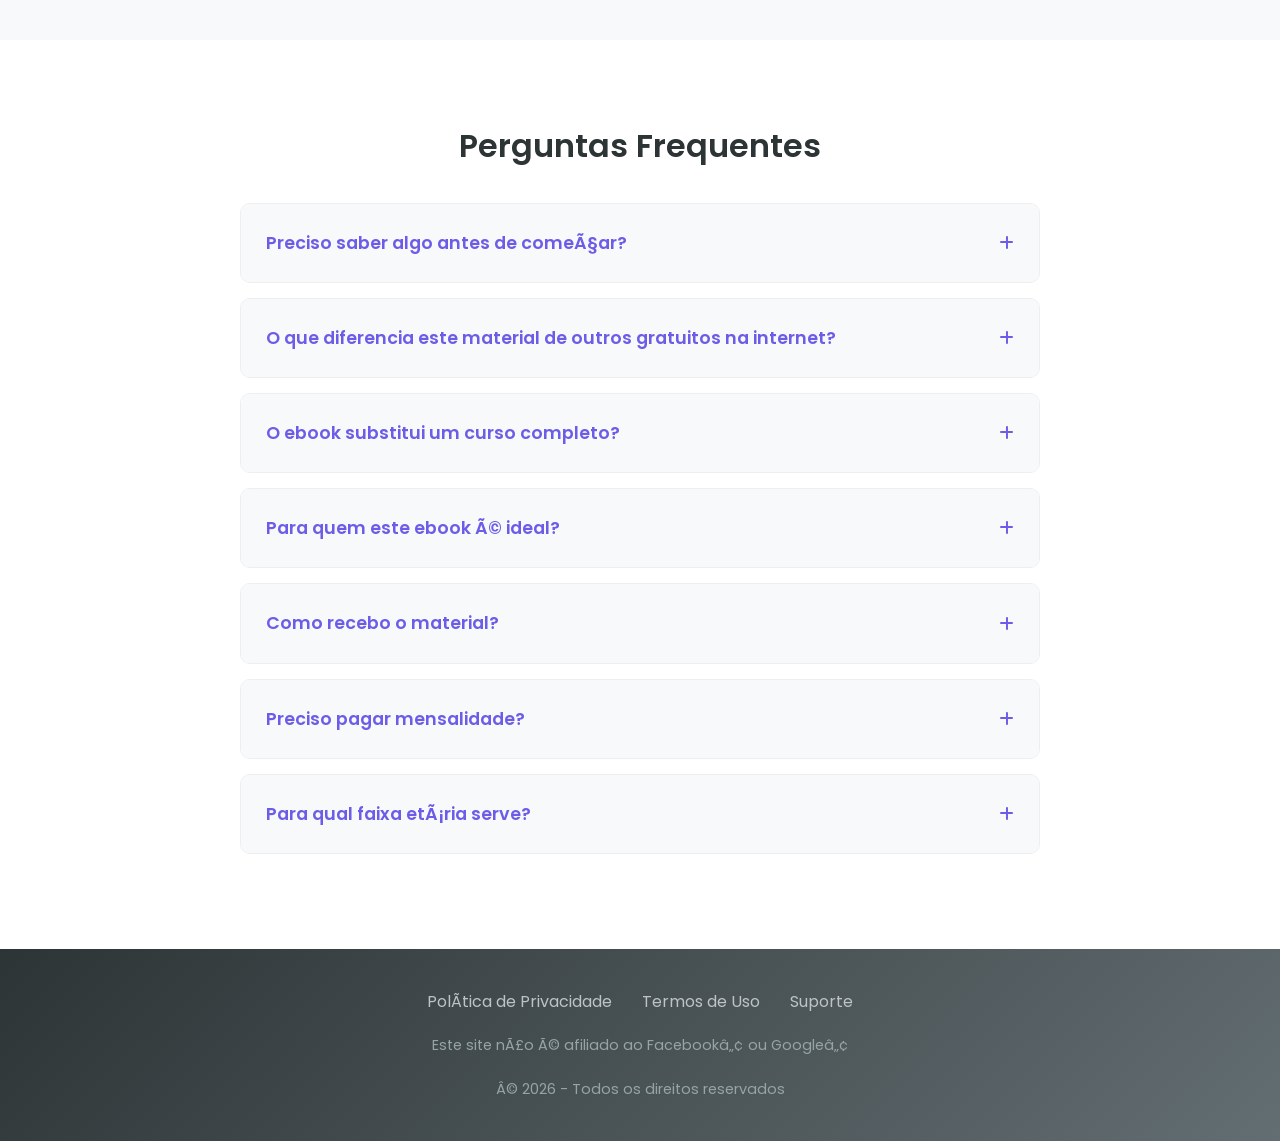
==== commit d3e29283: "upd" ====
--- a/index.html
+++ b/index.html
@@ -61,7 +61,7 @@
     <!-- Black Friday Banner -->
     <div class="top-banner">
         <div class="container">
-            <p>🔥 COMEÇOU O ESQUENTA BLACK ESTUDANTES</p>
+            <p><b>🎉 Desconto especial — só HOJE, <span id="current-date">6 de abril</span></b></p>
         </div>
     </div>
     
@@ -89,6 +89,10 @@
                             <i class="fas fa-bolt"></i>
                             <span>Acesso Imediato</span>
                         </div>
+                        <div class="trust-badge">
+                            <i class="fas fa-bolt"></i>
+                            <span>Acesso Imediato</span>
+                        </div>
                     </div>
                 </div>
                 <div class="hero-image">
@@ -160,7 +164,7 @@
                         <i class="fas fa-users"></i>
                     </div>
                     <h3>Todas as Idades</h3>
-                    <p>Adaptados para crianças, adolescentes e até mesmo adultos em formação.</p>
+                    <p>Adaptados para crianças, adolescentes e também adultos.</p>
                 </div>
                 <div class="benefit-item">
                     <div class="benefit-icon">
@@ -493,6 +497,15 @@
         
         // Start countdown on page load
         window.addEventListener('DOMContentLoaded', () => {
+            const currentDateEl = document.getElementById('current-date');
+            if (currentDateEl) {
+                const today = new Date();
+                currentDateEl.textContent = today.toLocaleDateString('pt-BR', {
+                    day: 'numeric',
+                    month: 'long'
+                });
+            }
+
             startCountdown();
             setInterval(updateStockCount, 180000); // Update stock every 3 minutes
         });
--- a/css/styles.css
+++ b/css/styles.css
@@ -48,23 +48,23 @@
 
 /* Top Banner */
 .top-banner {
-    background: linear-gradient(135deg, #6C5CE7, #8B5CF6);
-    color: #fff;
+    background: linear-gradient(135deg, #FFE066, #FFD43B);
+    color: #3D2F00;
     text-align: center;
     padding: 8px 0;
     font-weight: 600;
     font-size: 0.9rem;
-    text-transform: uppercase;
+    text-transform: none;
     letter-spacing: 1px;
     position: sticky;
     top: 0;
     z-index: 1000;
-    box-shadow: 0 2px 10px rgba(108, 92, 231, 0.3);
+    box-shadow: 0 2px 10px rgba(255, 212, 59, 0.45);
 }
 
 .top-banner p {
     margin: 0;
-    color: #fff;
+    color: #3D2F00;
 }
 
 /* Buttons */
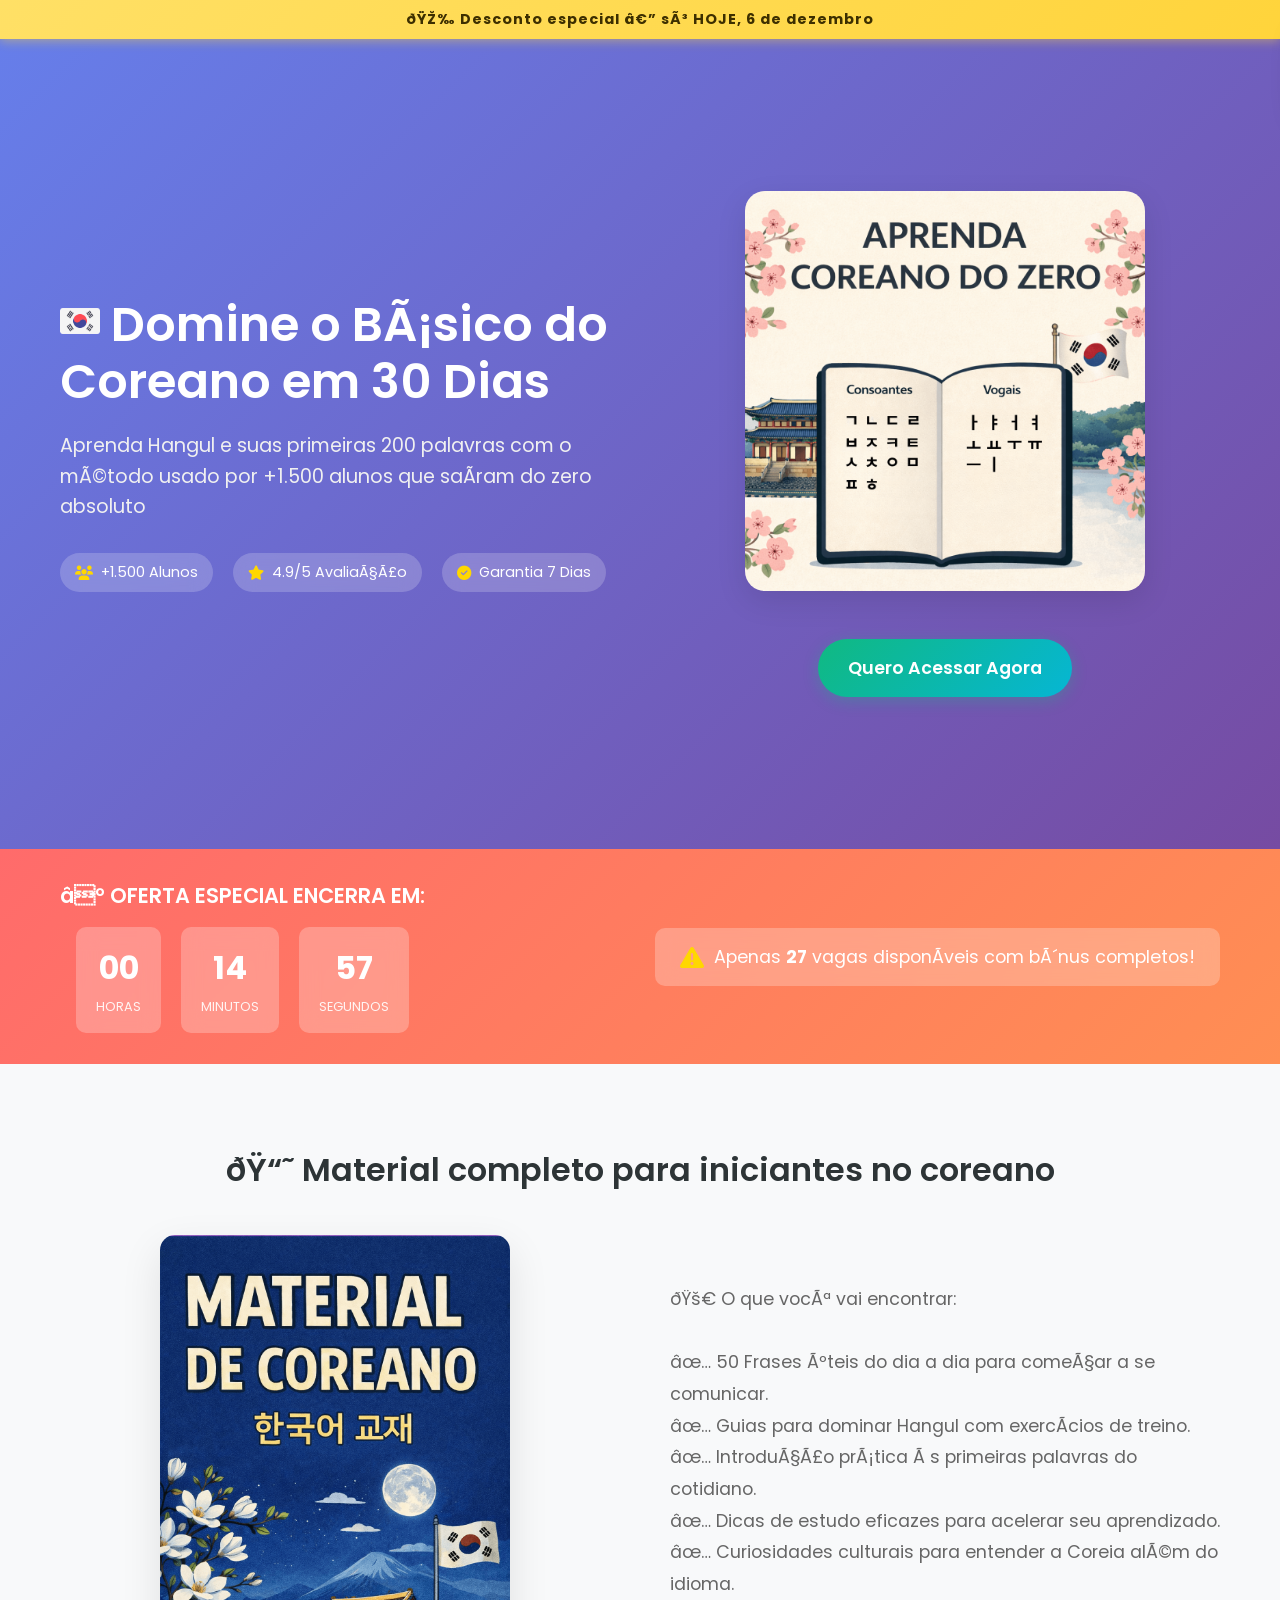
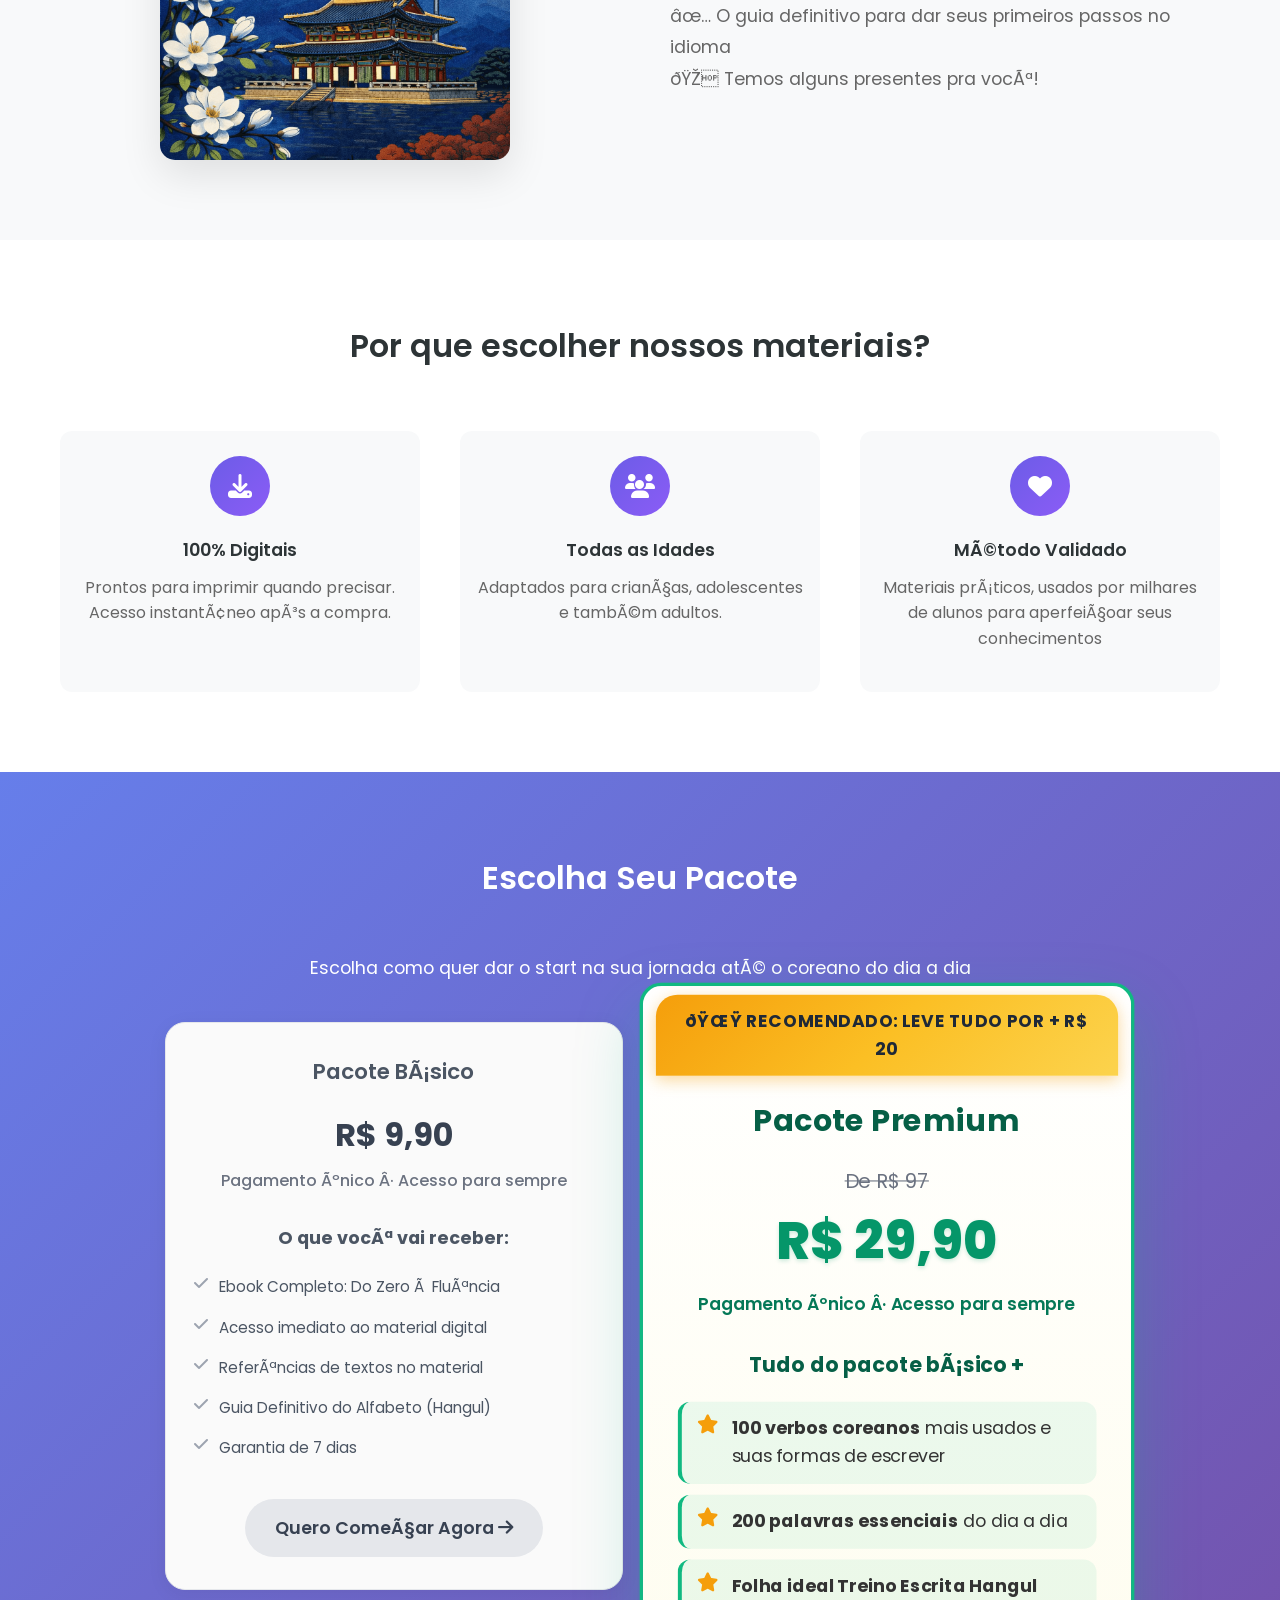
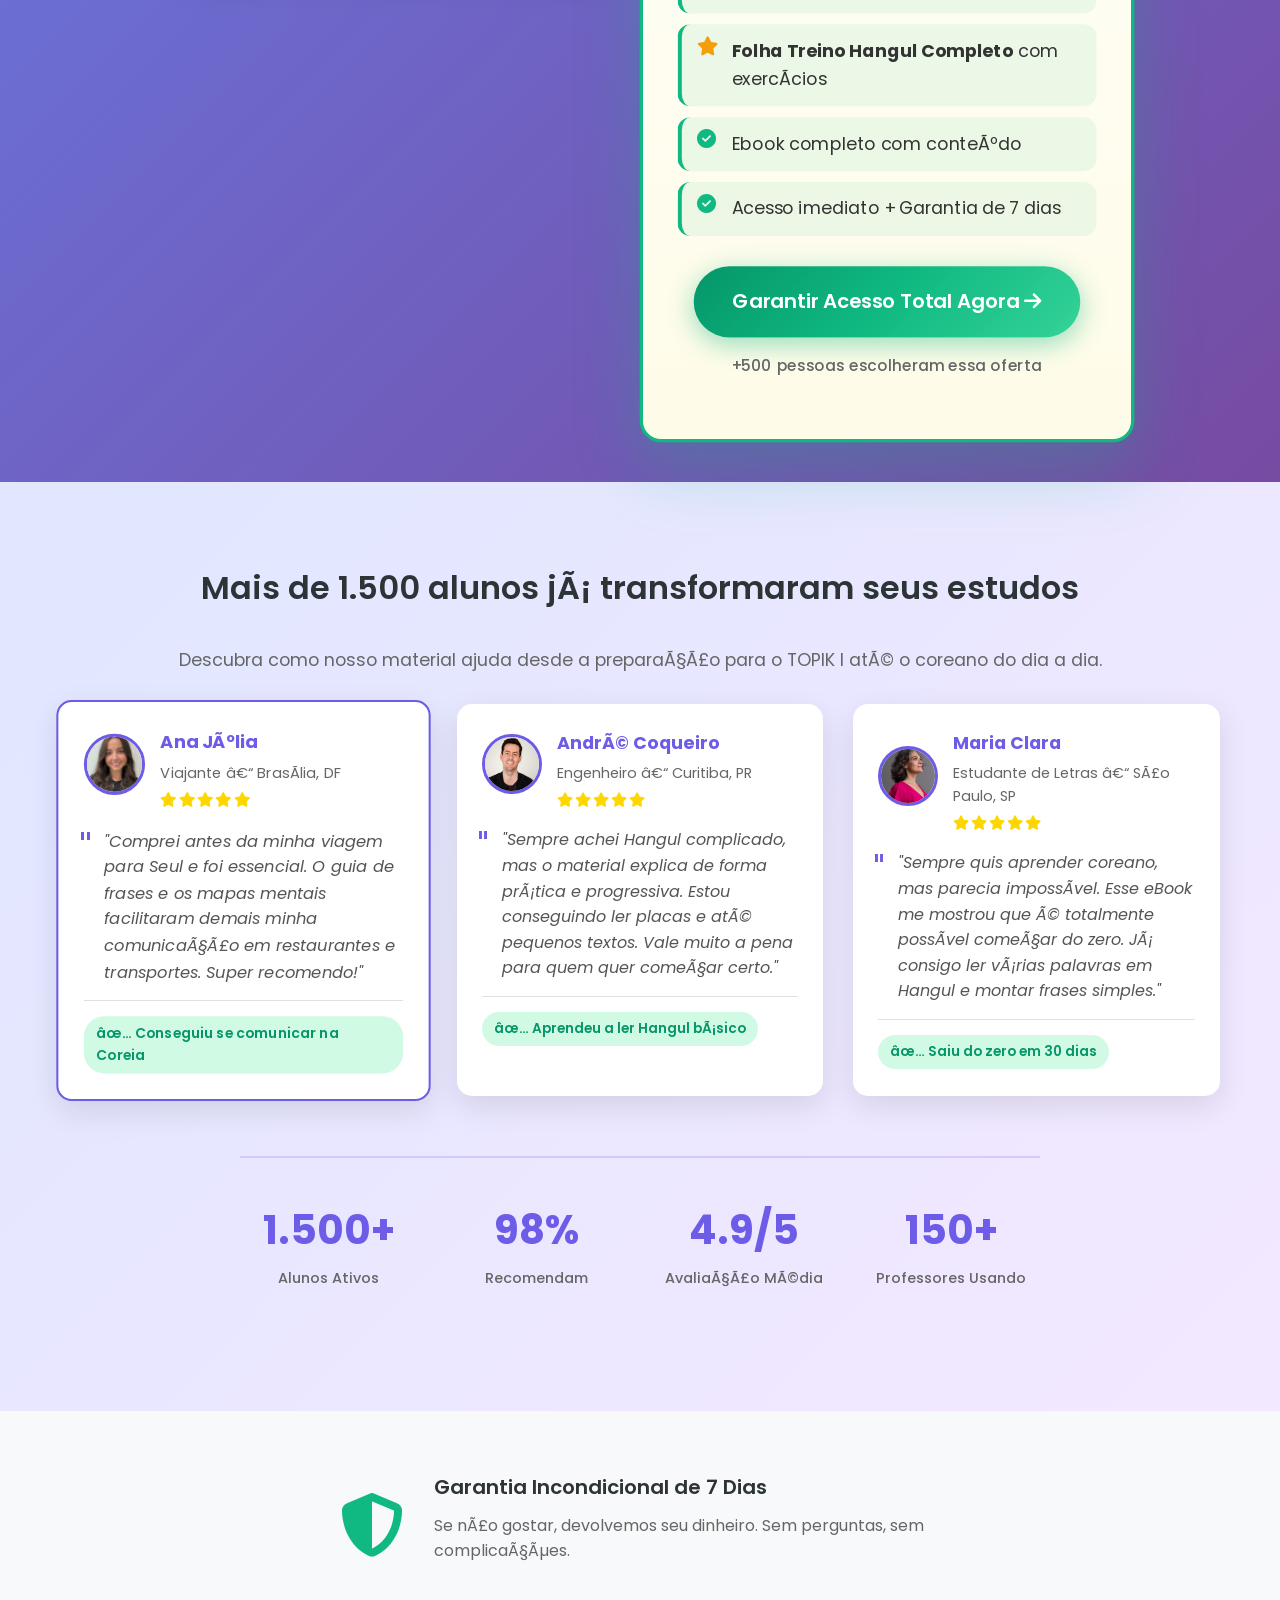
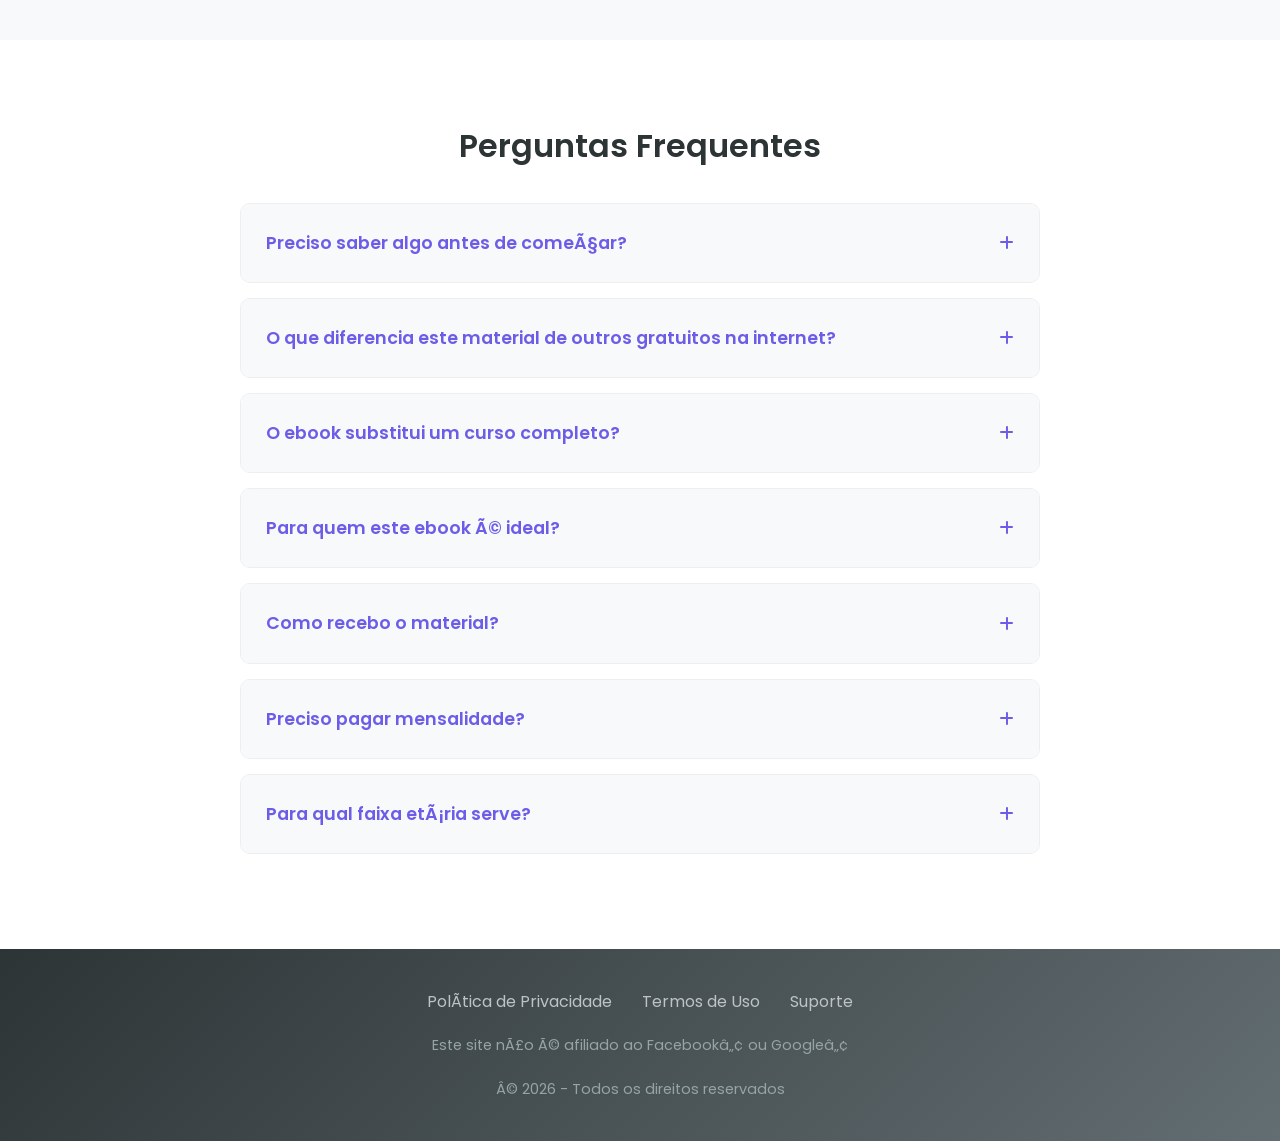
==== commit 429a9d6a: "upd3" ====
--- a/index.html
+++ b/index.html
@@ -89,10 +89,6 @@
                             <i class="fas fa-bolt"></i>
                             <span>Acesso Imediato</span>
                         </div>
-                        <div class="trust-badge">
-                            <i class="fas fa-bolt"></i>
-                            <span>Acesso Imediato</span>
-                        </div>
                     </div>
                 </div>
                 <div class="hero-image">
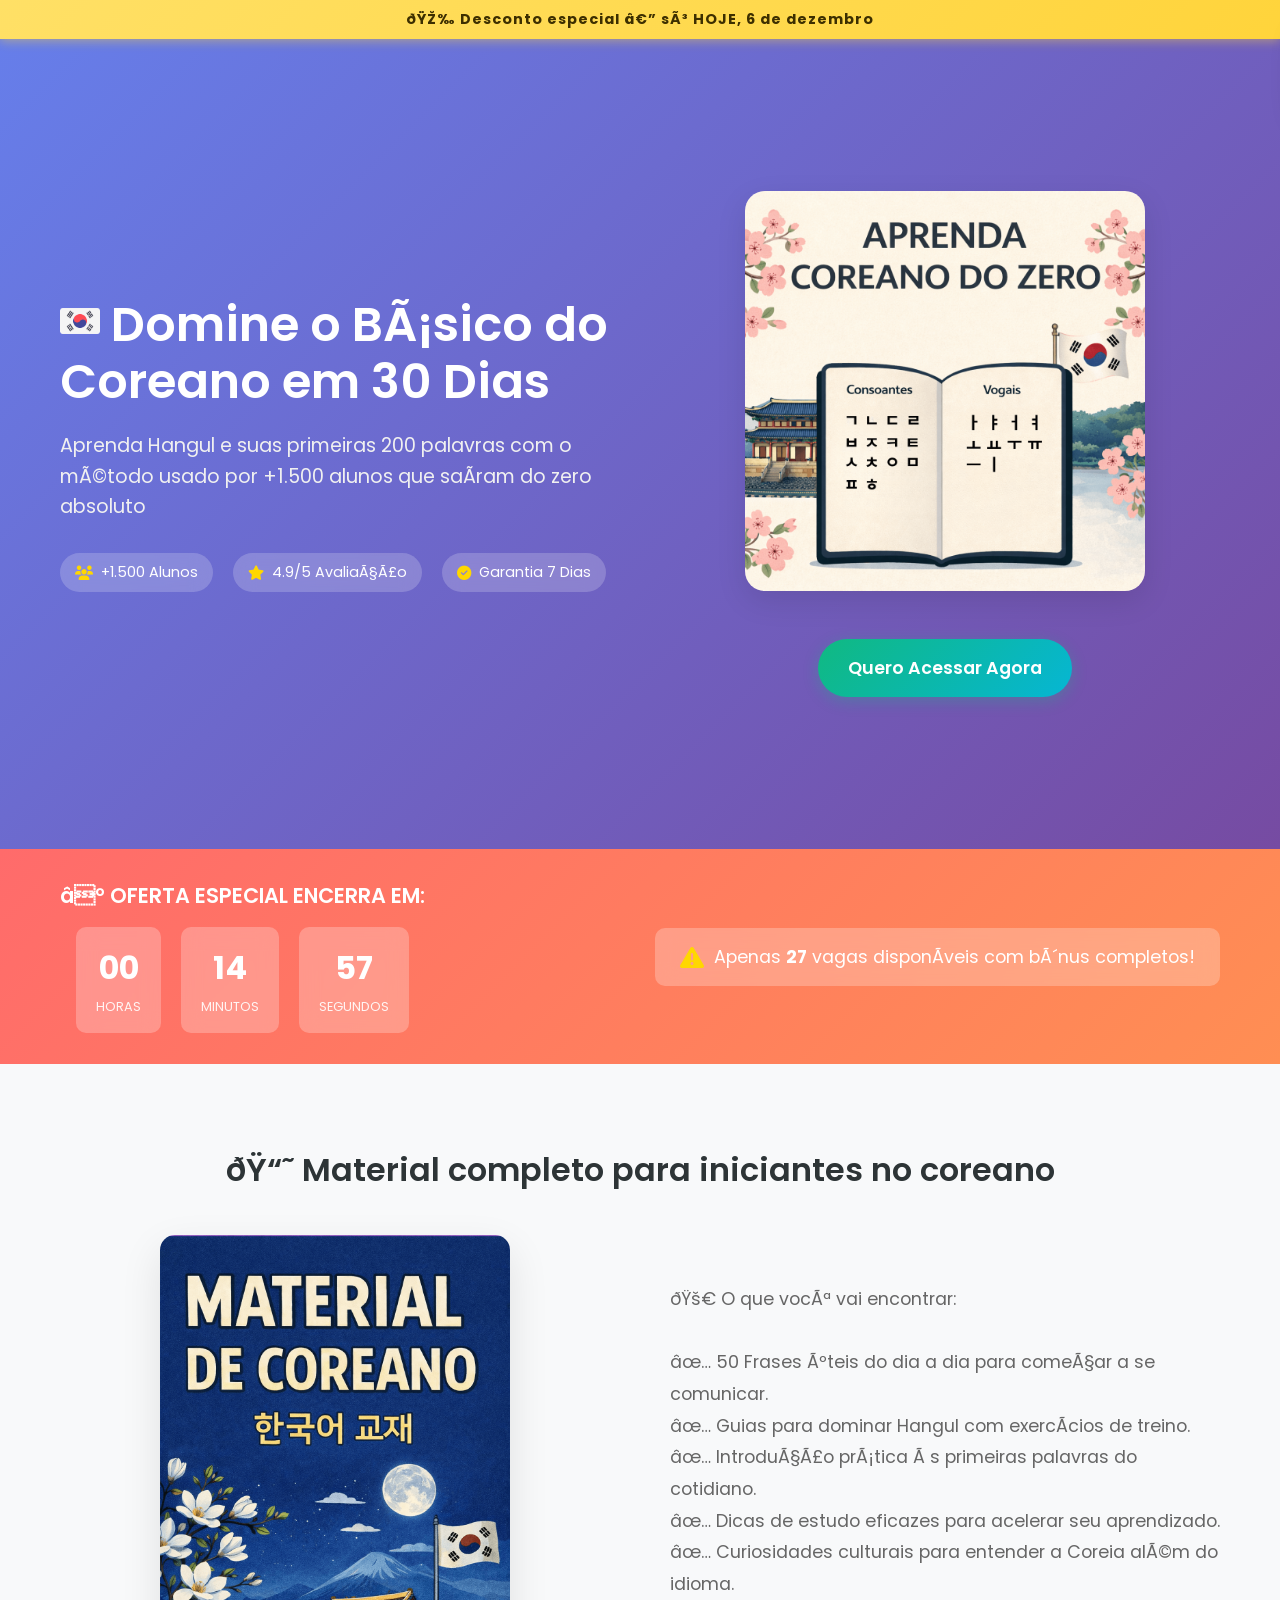
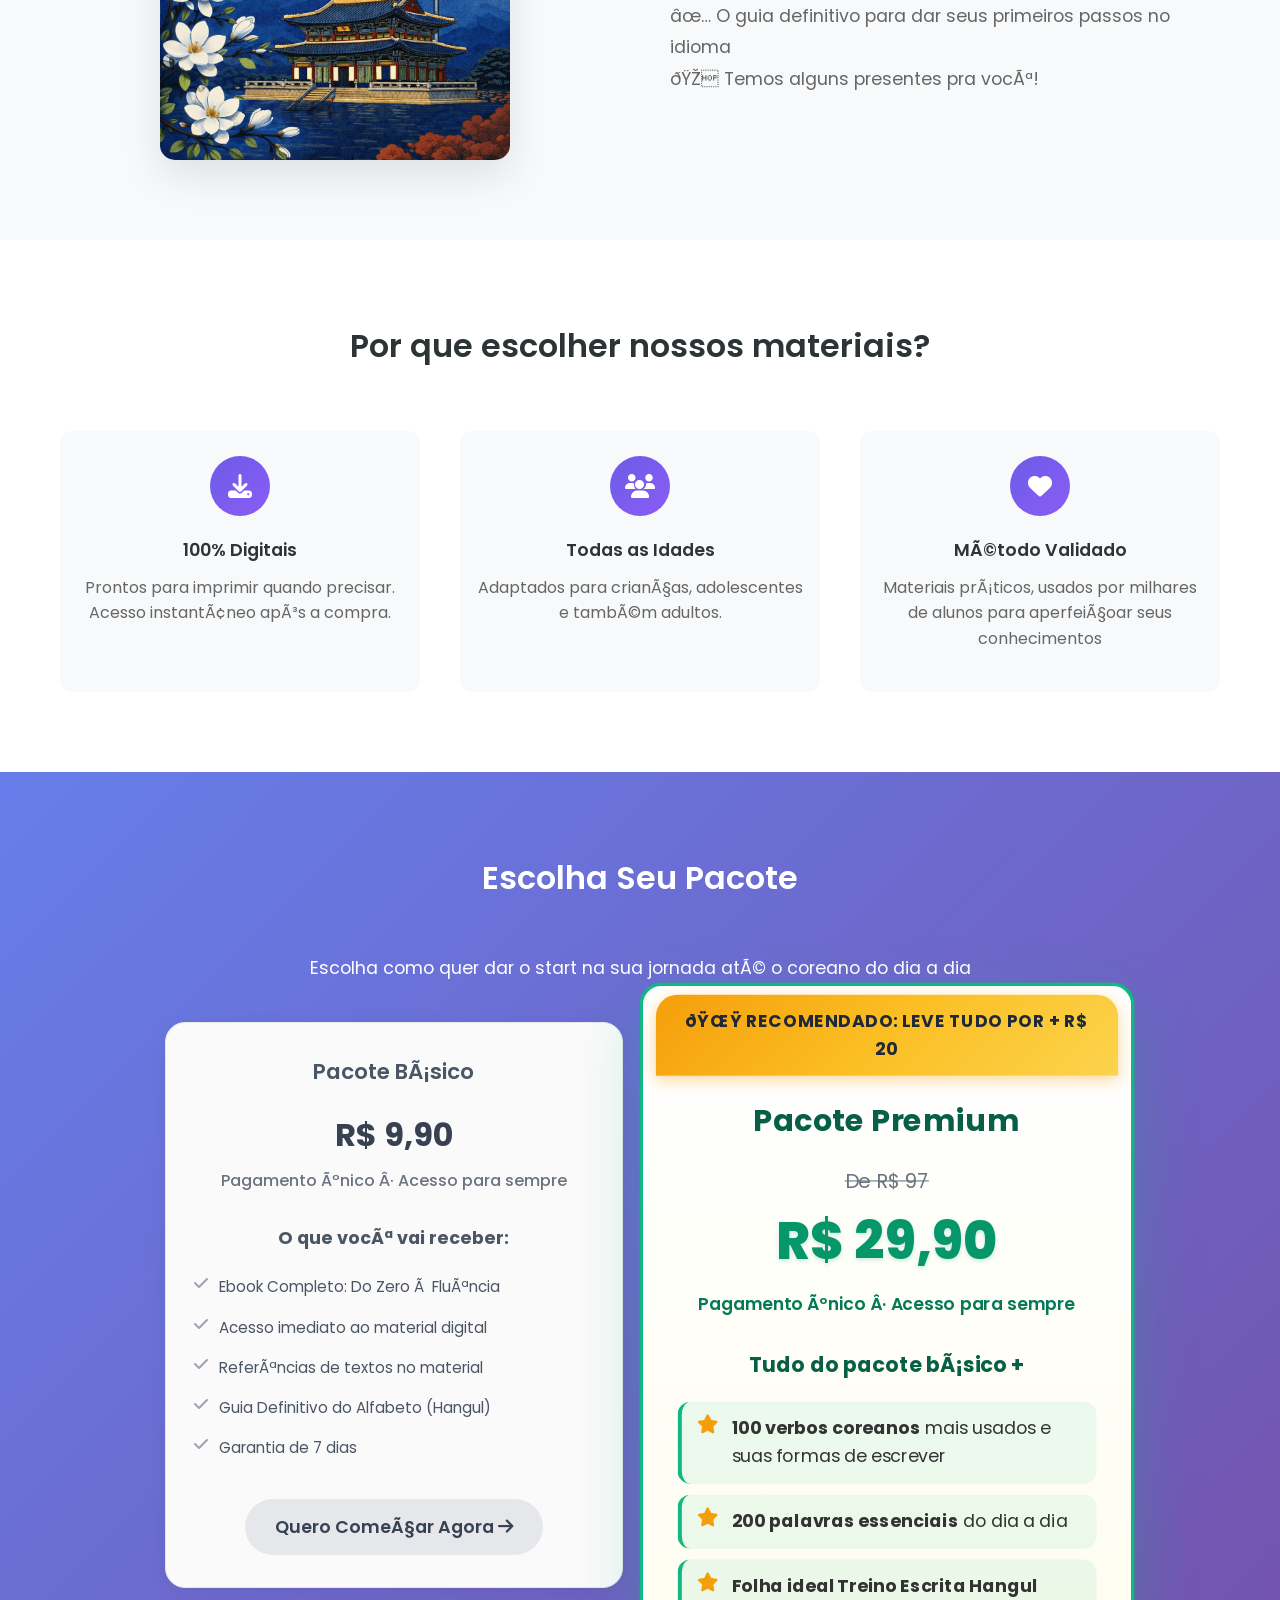
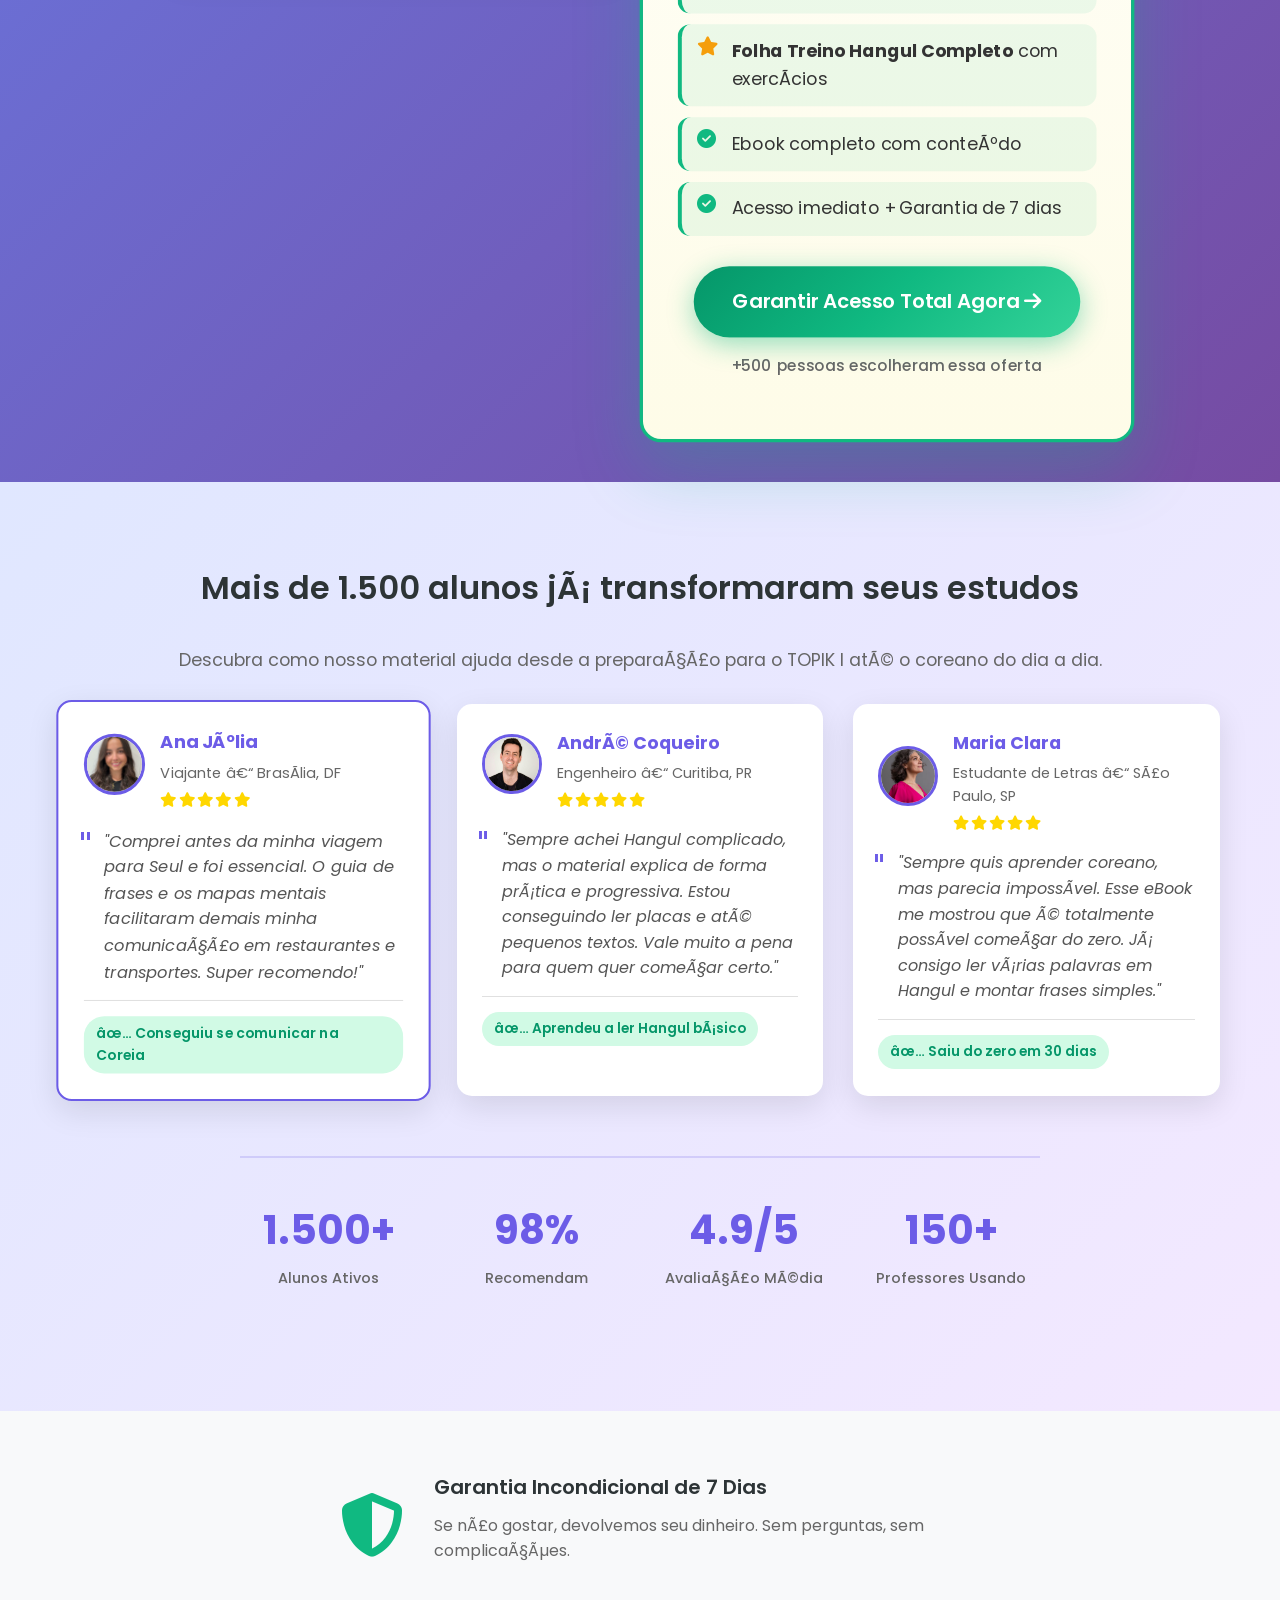
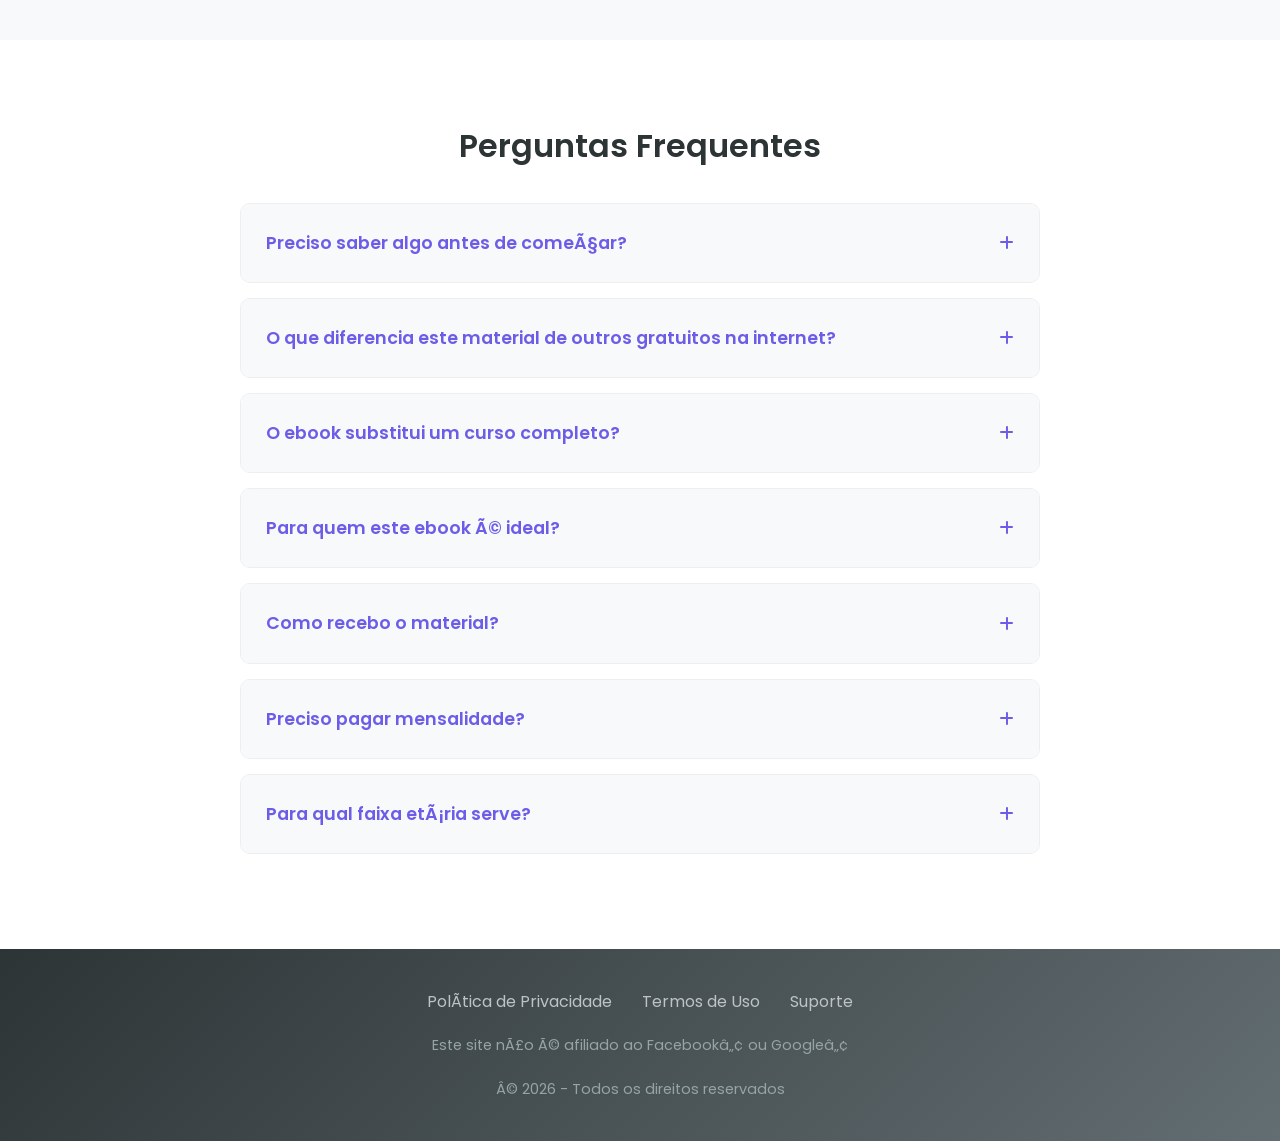
==== commit faaa0daf: "Popup 1.0 Co-authored-by: Copilot <copilot@github.com>" ====
--- a/index.html
+++ b/index.html
@@ -196,9 +196,9 @@
                             <li><i class="fas fa-check"></i><span class="feature-text">Garantia de 7 dias</span></li>
                         </ul>
                     </div>
-                    <a href="https://pay.hotmart.com/Y103781312G?checkoutMode=10" class="cta-button basic-cta">
+                    <button class="cta-button basic-cta">
                         Quero Começar Agora <i class="fas fa-arrow-right"></i>
-                    </a>
+                    </button>
                 </div>
 
                 <!-- Premium Package -->
@@ -601,7 +601,111 @@
                 }
             });
         });
+
+
     </script>
 
+    <!-- Upsell Modal -->
+    <div id="upsell-modal" class="upsell-modal">
+        <div class="upsell-modal-content">
+            <button id="close-modal" class="close-modal">&times;</button>
+            
+            <div class="upsell-header">
+                <div class="upsell-icon">🌟</div>
+                <h2>Espera aí! Temos uma oferta especial para você</h2>
+            </div>
+
+            <div class="upsell-body">
+                <p class="upsell-main-text">
+                    Por apenas <strong>R$ 19,90</strong> a mais (em vez de R$ 29,90), leve o <strong>Pacote Premium</strong> com todo o conteúdo avançado!
+                </p>
+
+                <div class="upsell-benefits">
+                    <h3>✨ O que você ganha a mais no Premium:</h3>
+                    <ul>
+                        <li><i class="fas fa-star"></i> <strong>100 verbos coreanos</strong> mais usados e suas formas de escrever</li>
+                        <li><i class="fas fa-star"></i> <strong>200 palavras essenciais</strong> do dia a dia</li>
+                        <li><i class="fas fa-star"></i> <strong>Folha ideal para Treino de Escrita Hangul</strong></li>
+                        <li><i class="fas fa-star"></i> <strong>Folha Treino Hangul Completo</strong> com exercícios</li>
+                        <li><i class="fas fa-check-circle"></i> Todo o conteúdo do pacote básico</li>
+                        <li><i class="fas fa-check-circle"></i> Acesso imediato + Garantia de 7 dias</li>
+                    </ul>
+                </div>
+
+                <div class="upsell-pricing">
+                    <div class="price-comparison">
+                        <div class="price-item">
+                            <span class="label">Básico:</span>
+                            <span class="value">R$ 9,90</span>
+                        </div>
+                        <div class="price-item highlight">
+                            <span class="label">Premium:</span>
+                            <span class="value old">~~R$ 29,90~~</span>
+                            <span class="value">R$ 19,90</span>
+                        </div>
+                    </div>
+                </div>
+
+                <p class="upsell-social-proof">+500 pessoas já escolheram o Premium nessa oferta especial!</p>
+            </div>
+
+            <div class="upsell-actions">
+                <button id="upgrade-premium" class="btn-upgrade">
+                    🎯 Sim! Quero o Premium por R$ 19,90
+                </button>
+                <button id="continue-basic" class="btn-continue">
+                    Prefiro ficar com o Básico (R$ 9,90)
+                </button>
+            </div>
+        </div>
+    </div>
+
+    <script>
+        // Upsell Modal for Basic Package
+        document.addEventListener('DOMContentLoaded', function() {
+            const basicCtaButton = document.querySelector('.basic-cta');
+            const upsellModal = document.getElementById('upsell-modal');
+            const closeModalBtn = document.getElementById('close-modal');
+            const continueBasicBtn = document.getElementById('continue-basic');
+            const upgradePremiumBtn = document.getElementById('upgrade-premium');
+
+            if (basicCtaButton) {
+                basicCtaButton.addEventListener('click', function(e) {
+                    e.preventDefault();
+                    upsellModal.classList.add('active');
+                    document.body.style.overflow = 'hidden';
+                });
+            }
+
+            if (closeModalBtn) {
+                closeModalBtn.addEventListener('click', function() {
+                    upsellModal.classList.remove('active');
+                    document.body.style.overflow = 'auto';
+                });
+            }
+
+            if (continueBasicBtn) {
+                continueBasicBtn.addEventListener('click', function() {
+                    window.location.href = 'https://pay.hotmart.com/Y103781312G?checkoutMode=10';
+                });
+            }
+
+            if (upgradePremiumBtn) {
+                upgradePremiumBtn.addEventListener('click', function() {
+                    window.location.href = 'https://pay.hotmart.com/V103795279D?off=efh5chhw&checkoutMode=10';
+                });
+            }
+
+            // Close modal when clicking outside
+            if (upsellModal) {
+                upsellModal.addEventListener('click', function(e) {
+                    if (e.target === upsellModal) {
+                        upsellModal.classList.remove('active');
+                        document.body.style.overflow = 'auto';
+                    }
+                });
+            }
+        });
+    </script>
 
 </body></html>
--- a/css/styles.css
+++ b/css/styles.css
@@ -74,12 +74,15 @@
     background: linear-gradient(135deg, #10B981, #06B6D4);
     color: #fff;
     text-decoration: none;
+    border: none;
     border-radius: 50px;
     font-weight: 600;
     font-size: 1.1rem;
     text-align: center;
     transition: all 0.3s ease;
     box-shadow: 0 4px 15px rgba(16, 185, 129, 0.3);
+    cursor: pointer;
+    font-family: 'Poppins', sans-serif;
 }
 
 .cta-button:hover:not(.premium-btn) {
@@ -1221,3 +1224,350 @@
         display: none;
     }
 }
+
+/* Upsell Modal Styles */
+.upsell-modal {
+    display: none;
+    position: fixed;
+    top: 0;
+    left: 0;
+    width: 100%;
+    height: 100%;
+    background: rgba(0, 0, 0, 0.7);
+    z-index: 5000;
+    align-items: center;
+    justify-content: center;
+    backdrop-filter: blur(5px);
+}
+
+.upsell-modal.active {
+    display: flex;
+}
+
+.upsell-modal-content {
+    background: linear-gradient(180deg, #FFFFFF 0%, #F8FFFE 100%);
+    border-radius: 20px;
+    padding: 40px 35px;
+    max-width: 550px;
+    width: 90%;
+    max-height: 90vh;
+    overflow-y: auto;
+    box-shadow: 0 25px 50px rgba(0, 0, 0, 0.3), 0 0 0 1px rgba(16, 185, 129, 0.1);
+    position: relative;
+    animation: slideUp 0.4s ease-out;
+}
+
+@keyframes slideUp {
+    from {
+        opacity: 0;
+        transform: translateY(50px);
+    }
+    to {
+        opacity: 1;
+        transform: translateY(0);
+    }
+}
+
+.close-modal {
+    position: absolute;
+    top: 15px;
+    right: 15px;
+    width: 40px;
+    height: 40px;
+    border: none;
+    background: #F3F4F6;
+    border-radius: 50%;
+    font-size: 28px;
+    color: #6B7280;
+    cursor: pointer;
+    transition: all 0.3s ease;
+    display: flex;
+    align-items: center;
+    justify-content: center;
+}
+
+.close-modal:hover {
+    background: #E5E7EB;
+    color: #374151;
+    transform: scale(1.1);
+}
+
+.upsell-header {
+    text-align: center;
+    margin-bottom: 30px;
+}
+
+.upsell-icon {
+    font-size: 3.5rem;
+    margin-bottom: 15px;
+    animation: bounce 0.6s ease-out;
+}
+
+@keyframes bounce {
+    0%, 100% { transform: translateY(0); }
+    50% { transform: translateY(-10px); }
+}
+
+.upsell-header h2 {
+    font-size: 1.8rem;
+    color: #1F2937;
+    margin: 0;
+    line-height: 1.3;
+}
+
+.upsell-body {
+    margin-bottom: 30px;
+}
+
+.upsell-main-text {
+    font-size: 1.15rem;
+    color: #374151;
+    text-align: center;
+    margin-bottom: 25px;
+    line-height: 1.6;
+    font-weight: 500;
+}
+
+.upsell-main-text strong {
+    color: #059669;
+    font-weight: 700;
+    font-size: 1.25rem;
+}
+
+.upsell-benefits {
+    background: linear-gradient(135deg, rgba(16, 185, 129, 0.08), rgba(52, 211, 153, 0.08));
+    border-left: 4px solid #10B981;
+    padding: 20px;
+    border-radius: 12px;
+    margin-bottom: 25px;
+}
+
+.upsell-benefits h3 {
+    color: #065F46;
+    font-size: 1.1rem;
+    margin-bottom: 15px;
+    margin-top: 0;
+    display: flex;
+    align-items: center;
+    gap: 8px;
+}
+
+.upsell-benefits ul {
+    list-style: none;
+    padding: 0;
+    margin: 0;
+}
+
+.upsell-benefits li {
+    padding: 10px 0;
+    display: flex;
+    align-items: flex-start;
+    gap: 12px;
+    color: #374151;
+    font-size: 0.95rem;
+    line-height: 1.5;
+}
+
+.upsell-benefits li i {
+    color: #059669;
+    font-size: 1.1rem;
+    flex-shrink: 0;
+    margin-top: 2px;
+}
+
+.upsell-benefits li i.fa-star {
+    color: #F59E0B;
+}
+
+.upsell-benefits li strong {
+    color: #059669;
+    font-weight: 600;
+}
+
+.upsell-pricing {
+    background: linear-gradient(135deg, #F0FDF4, #ECFDF5);
+    padding: 20px;
+    border-radius: 12px;
+    margin-bottom: 20px;
+    border: 2px solid #D1FAE5;
+}
+
+.price-comparison {
+    display: flex;
+    justify-content: space-around;
+    gap: 15px;
+}
+
+.price-item {
+    text-align: center;
+    flex: 1;
+}
+
+.price-item.highlight {
+    background: linear-gradient(135deg, #059669, #10B981);
+    color: white;
+    padding: 15px;
+    border-radius: 10px;
+}
+
+.price-item .label {
+    display: block;
+    font-size: 0.9rem;
+    font-weight: 600;
+    color: #6B7280;
+    margin-bottom: 5px;
+}
+
+.price-item.highlight .label {
+    color: rgba(255, 255, 255, 0.9);
+}
+
+.price-item .value {
+    display: block;
+    font-size: 1.5rem;
+    font-weight: 700;
+    color: #059669;
+}
+
+.price-item.highlight .value {
+    color: white;
+}
+
+.price-item .value.old {
+    font-size: 1.1rem;
+    color: #9CA3AF;
+    text-decoration: line-through;
+}
+
+.upsell-social-proof {
+    text-align: center;
+    font-size: 0.95rem;
+    color: #059669;
+    font-weight: 600;
+    margin: 0;
+}
+
+.upsell-actions {
+    display: flex;
+    flex-direction: column;
+    gap: 12px;
+}
+
+.btn-upgrade {
+    background: linear-gradient(135deg, #059669, #10B981);
+    color: white;
+    border: none;
+    padding: 16px 24px;
+    border-radius: 12px;
+    font-size: 1.05rem;
+    font-weight: 700;
+    cursor: pointer;
+    transition: all 0.3s ease;
+    box-shadow: 0 6px 20px rgba(16, 185, 129, 0.35);
+}
+
+.btn-upgrade:hover {
+    background: linear-gradient(135deg, #047857, #059669);
+    transform: translateY(-2px);
+    box-shadow: 0 8px 25px rgba(16, 185, 129, 0.45);
+}
+
+.btn-upgrade:active {
+    transform: translateY(0);
+}
+
+.btn-continue {
+    background: transparent;
+    color: #6B7280;
+    border: 2px solid #D1D5DB;
+    padding: 14px 24px;
+    border-radius: 12px;
+    font-size: 0.95rem;
+    font-weight: 600;
+    cursor: pointer;
+    transition: all 0.3s ease;
+}
+
+.btn-continue:hover {
+    background: #F9FAFB;
+    border-color: #9CA3AF;
+    color: #374151;
+}
+
+.btn-continue:active {
+    background: #F3F4F6;
+}
+
+/* Scrollbar styling for modal */
+.upsell-modal-content::-webkit-scrollbar {
+    width: 8px;
+}
+
+.upsell-modal-content::-webkit-scrollbar-track {
+    background: #F3F4F6;
+    border-radius: 10px;
+}
+
+.upsell-modal-content::-webkit-scrollbar-thumb {
+    background: #D1D5DB;
+    border-radius: 10px;
+}
+
+.upsell-modal-content::-webkit-scrollbar-thumb:hover {
+    background: #9CA3AF;
+}
+
+/* Responsive Modal */
+@media (max-width: 768px) {
+    .upsell-modal-content {
+        padding: 30px 20px;
+        border-radius: 16px;
+    }
+
+    .upsell-header h2 {
+        font-size: 1.5rem;
+    }
+
+    .upsell-main-text {
+        font-size: 1rem;
+    }
+
+    .upsell-benefits li {
+        font-size: 0.9rem;
+    }
+
+    .price-item .value {
+        font-size: 1.3rem;
+    }
+
+    .btn-upgrade,
+    .btn-continue {
+        padding: 14px 20px;
+        font-size: 0.95rem;
+    }
+}
+
+@media (max-width: 480px) {
+    .upsell-modal-content {
+        width: 95%;
+        padding: 25px 15px;
+    }
+
+    .upsell-icon {
+        font-size: 3rem;
+    }
+
+    .upsell-header h2 {
+        font-size: 1.3rem;
+    }
+
+    .upsell-main-text {
+        font-size: 0.95rem;
+    }
+
+    .close-modal {
+        width: 35px;
+        height: 35px;
+        font-size: 24px;
+    }
+}
